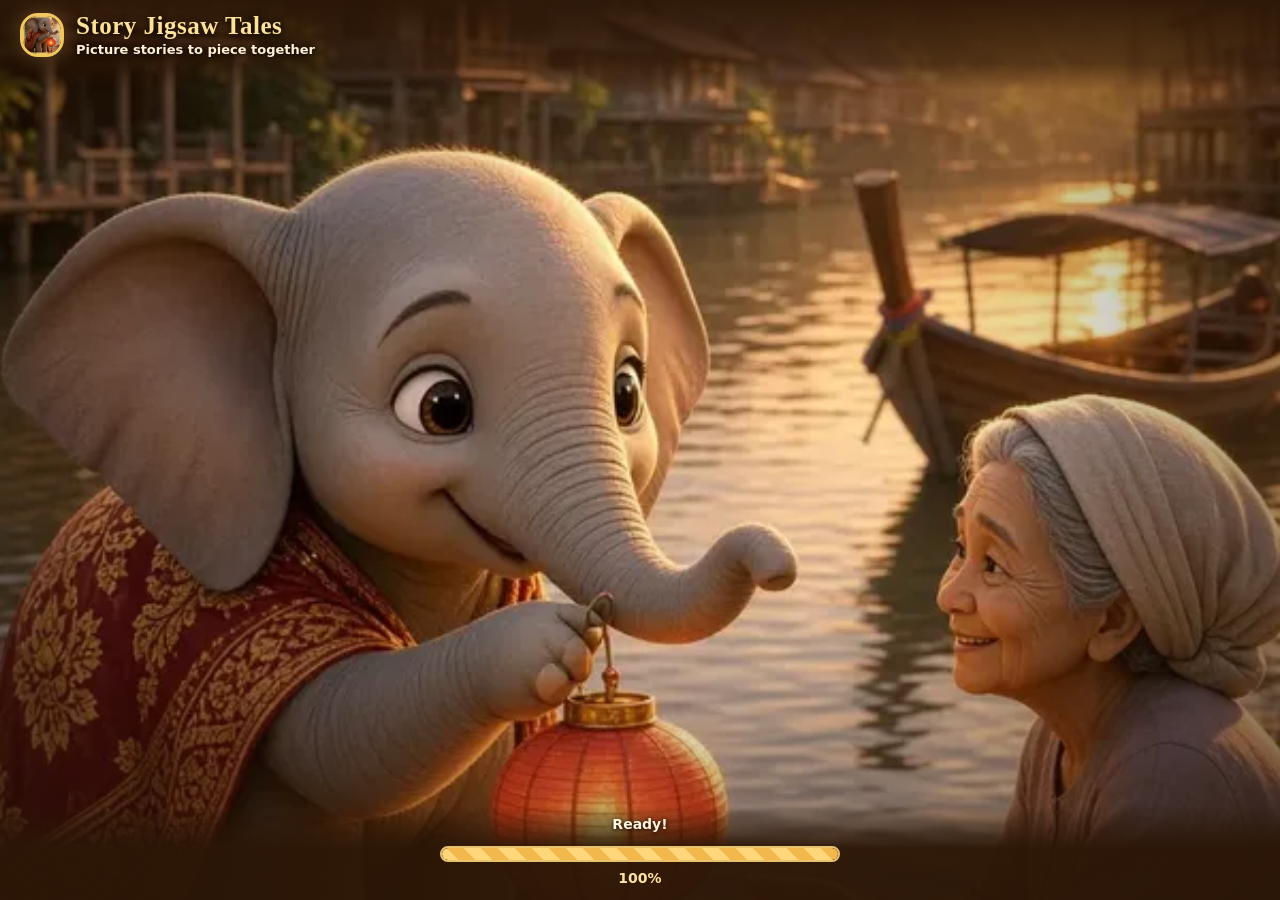
==== index.html @ f7110d35 "Story Jigsaw Tales: 3D loader, new branding/icons/og, 21 languages with auto-detect + RTL, album lab" ====
<!DOCTYPE html>
<html lang="en" translate="no">
<head>
  <meta charset="UTF-8" />
  <meta name="google" content="notranslate" />
  <meta name="theme-color" content="#2b1a0e" />
  <meta name="apple-mobile-web-app-capable" content="yes" />
  <meta name="viewport" content="width=device-width, initial-scale=1, maximum-scale=1, user-scalable=no, viewport-fit=cover" />
  <title>Story Jigsaw Tales</title>
  <meta name="description" content="Picture stories to piece together – six 3D story jigsaws for kids in 21 languages." />
  <meta http-equiv="Cache-Control" content="no-cache, no-store, must-revalidate" />
  <meta http-equiv="Pragma" content="no-cache" />
  <meta property="og:type" content="website" />
  <meta property="og:title" content="Story Jigsaw Tales" />
  <meta property="og:description" content="Picture stories to piece together – six 3D story jigsaws for kids in 21 languages." />
  <meta property="og:url" content="https://pawineenueangnin-oss.github.io/story-jigsaw-new/" />
  <meta property="og:image" content="https://pawineenueangnin-oss.github.io/story-jigsaw-new/branding/og.jpg" />
  <meta property="og:image:width" content="1200" />
  <meta property="og:image:height" content="630" />
  <meta name="twitter:image" content="https://pawineenueangnin-oss.github.io/story-jigsaw-new/branding/og.jpg" />
  <meta name="twitter:card" content="summary_large_image" />

  <style>
    :root {
      --bg: #120b22;
      --card: #1c1433;
      --line: #3b2d66;
      --gold: #f0c75e;
      --mint: #5ee0b5;
      --text: #f4f1ea;
      --muted: #b3a7d4;
    }
    * { box-sizing: border-box; -webkit-tap-highlight-color: transparent; }
    html, body {
      margin: 0; width: 100%; height: 100%; height: var(--game-height, 100dvh);
      overflow: hidden; color: var(--text);
      font-family: "Segoe UI", "Sarabun", sans-serif;
      background: radial-gradient(900px 500px at 50% -8%, #3a1d6a 0%, transparent 55%), var(--bg);
      overscroll-behavior: none;
      touch-action: manipulation;
      -webkit-text-size-adjust: 100%;
    }
    .screen {
      position: fixed; inset: 0; display: flex; align-items: center; justify-content: center;
      padding: calc(14px + env(safe-area-inset-top)) 16px calc(62px + env(safe-area-inset-bottom));
    }
    .screen.hide { opacity: 0; visibility: hidden; pointer-events: none; }
    .screen.col {
      align-items: stretch; justify-content: flex-start; flex-direction: column;
      padding: calc(8px + env(safe-area-inset-top)) 10px calc(58px + env(safe-area-inset-bottom));
      max-width: 430px; left: 50%; right: auto; width: 100%;
      transform: translateX(-50%);
    }
    .card { width: min(86vw, 360px); text-align: center; }
    .logo {
      width: 118px; height: 118px; margin: 0 auto 16px; border-radius: 28px;
      border: 5px solid #ffe566; background: #16102b;
      overflow: hidden; display: block;
      box-shadow: 0 10px 24px rgba(0,0,0,.35), 0 0 0 6px rgba(255,229,102,.12); object-fit: cover;
      box-shadow: 0 8px 18px rgba(0,0,0,.35);
    }
    @keyframes pulse { 0%,100%{opacity:.4;transform:scale(.92)} 50%{opacity:1;transform:scale(1)} }
    h1 { margin: 0 0 6px; font-size: 1.55rem; }
    p { margin: 0 0 14px; color: var(--muted); }
    .bar { height: 8px; background: #23183d; border: 1px solid var(--line); border-radius: 99px; overflow: hidden; }
    .bar > i { display: block; height: 100%; width: 6%; background: linear-gradient(90deg,#7a4dff,var(--gold)); transition: width .2s ease; }
    #pct { margin-top: 8px; color: var(--gold); font-weight: 700; }
    #menu {
      background:#0a2a18 url("branding/loader-1.webp") center / cover no-repeat;
      padding: 0 !important;
    }
    #menu .card {
      width: 100%; max-width: 430px; height: 100%;
      display: flex; flex-direction: column; justify-content: flex-end;
      padding: 0 9% 11%;
      background: transparent;
    }
        .menu-hide { display: none !important; }
    #menu .hit {
      position: absolute; left: 10%; width: 80%; z-index: 8;
      background: transparent; border: 0; padding: 0; margin: 0;
    }
    .hit-easy { top: 46%; height: 8.5%; }
    .hit-med { top: 55.2%; height: 8.5%; }
    .hit-hard { top: 64.4%; height: 8.5%; }
    .hit-photo { top: 73.6%; height: 10.5%; display:block; }
    #photoFileTop { position:absolute; inset:0; opacity:0; width:100%; height:100%; font-size:28px; }

    .wood-title {
      background: linear-gradient(#c98438,#7a4312);
      border: 3px solid #f0d7a0;
      border-radius: 16px;
      padding: 10px 14px;
      color: #ffe566 !important;
      text-shadow: 0 3px 0 #5a2e08;
      box-shadow: inset 0 2px 0 rgba(255,255,255,.25), 0 6px 0 #4a2808;
    }
    .wood-sub {
      background: linear-gradient(#b87530,#7a4312);
      border: 2px solid #e8c888;
      border-radius: 12px;
      padding: 8px 10px;
      color: #fff8e8 !important;
    }
    .menu-sub { margin: -6px 0 16px; color:#cbbfff; font-size:.88rem; text-align:center; }
    #menu .levels button, #menu .photo-label {
      background: transparent !important;
      border: 0 !important;
      box-shadow: none !important;
      color: transparent !important;
      min-height: 7.6vh;
    }
    #menu .levels .paw, #menu .photo-label .paw,
    #menu .levels span, #menu .photo-label span,
    #menu .levels b, #menu .photo-label b { visibility: hidden; }
    .levels button, .photo-label {
      display: flex !important; align-items: center; justify-content: space-between;
      gap: 10px; text-align: left;
    }
    .levels .paw, .photo-label .paw {
      width: 42px; height: 42px; border-radius: 50%;
      display: grid; place-items: center;
      background: radial-gradient(circle at 30% 28%, #c9843c, #6a3a12);
      border: 3px solid #f6e0a8; font-style: normal; flex: 0 0 42px;
      box-shadow: inset 0 2px 0 rgba(255,255,255,.35), 0 2px 0 #3d2208;
      font-size: 1.05rem;
    }
    .levels span, .photo-label span {
      flex: 1; font-weight: 900; font-size: 1.22rem; text-align: center;
      text-shadow: 0 2px 0 rgba(0,0,0,.22);
    }
    .levels b, .photo-label b { font-size: 1.7rem; font-weight: 900; opacity: .95; width: 22px; }
    .levels { display: grid; gap: 2.2vh; margin-bottom: 2vh; }
    .levels button, .btn, .photo-label {
      width: 100%;
      min-height: 64px;
      border: 0;
      color: #fff;
      border-radius: 34px;
      padding: 12px 14px;
      font-size: 1.12rem;
      font-weight: 800;
      cursor: pointer;
      text-align: center;
      letter-spacing: .02em;
      box-shadow:
        inset 0 2px 0 rgba(255,255,255,.28),
        inset 0 -4px 0 rgba(0,0,0,.28),
        0 8px 0 rgba(0,0,0,.35),
        0 12px 18px rgba(0,0,0,.28);
    }
    .press-pop { animation: pressPop .18s ease; }
    @keyframes pressPop {
      0% { transform: scale(1); }
      45% { transform: scale(.86); }
      100% { transform: scale(1); }
    }
    .levels button:active, .btn:active, .photo-label:active {
      transform: translateY(4px);
      box-shadow:
        inset 0 2px 0 rgba(255,255,255,.18),
        inset 0 -2px 0 rgba(0,0,0,.28),
        0 4px 0 rgba(0,0,0,.35),
        0 6px 10px rgba(0,0,0,.25);
    }
    .levels button[data-level="easy"], .levels button[data-photosize="3"] {
      background: linear-gradient(#6ee36a, #2db43a);
    }
    .levels button[data-level="medium"], .levels button[data-photosize="4"] {
      background: linear-gradient(#ffc84a, #f08a12);
    }
    .levels button[data-level="hard"], .levels button[data-photosize="5"] {
      background: linear-gradient(#ff6aa8, #e23a7a);
    }
    .photo-label {
      background: linear-gradient(#9b5cff, #5b2adf) !important;
    }
    .btn.primary { background: linear-gradient(#7a5cff, #4a2fd4); color: #fff; }
    .photo-label { position: relative; overflow: hidden; }
    #photoFile {
      position: absolute; inset: 0; width: 100%; height: 100%;
      opacity: 0; font-size: 32px; cursor: pointer;
    }

    .topbar { display: flex; align-items: center; gap: 8px; margin-bottom: 8px; }
    .topbar h1 { flex: 1; font-size: 1.05rem; margin: 0; text-align: center; }
    .icon-btn.back-text {
      width: auto; min-width: 76px; height: 40px; padding: 0 12px;
      font-size: .86rem; font-weight: 800; color: #1a0d00;
      background: linear-gradient(#ffe566,#e0a21a);
      border: 1px solid #fff3a8;
      box-shadow: inset 0 1px 0 rgba(255,255,255,.45), 0 3px 0 #8a5a00;
    }
    .icon-btn {
      width: 38px; height: 38px; border-radius: 12px; border: 1px solid var(--line);
      background: var(--card); color: var(--text); font-size: 1.1rem; font-weight: 800; cursor: pointer;
    }
    #grid {
      flex: 1; min-height: 0; overflow-y: auto; overflow-x: hidden;
      display: grid; grid-template-columns: repeat(4, minmax(0, 1fr));
      gap: 8px; align-content: start; padding: 2px 1px 8px;
      -webkit-overflow-scrolling: touch; touch-action: pan-y;
    }
    .stage {
      position: relative; aspect-ratio: 1; margin: 0; padding: 0; border: 0;
      border-radius: 14px; overflow: hidden; background: #160f2b; cursor: pointer;
      box-shadow: 0 6px 14px rgba(0,0,0,.28);
    }
    .stage canvas, .stage img { width: 100%; height: 100%; display: block; object-fit: cover; }
    .stage .name {
      position: absolute; left: 5px; right: 5px; bottom: 5px;
      font-size: .58rem; font-weight: 800; color: #fff; text-align: left;
      text-shadow: 0 1px 4px #000; line-height: 1.15;
    }
    .stage .badge {
      position: absolute; top: 5px; right: 5px; width: 18px; height: 18px;
      border-radius: 50%; display: flex; align-items: center; justify-content: center;
      font-size: .7rem; background: rgba(8,8,16,.7);
    }
    .stage.done { outline: 2px solid var(--gold); }
    .stage.done .badge { background: #1d6b3a; color: #b8ffd0; }
    .stage.locked canvas { filter: brightness(.32) saturate(.6); }
    .stage.locked { cursor: default; }
    .stage.locked .badge { color: var(--gold); font-size: .85rem; }

    #play { background: #120b22; }
        .play-bg {
      position: absolute; inset: -20px; z-index: 0; pointer-events: none;
      background-size: cover; background-position: center;
      filter: blur(18px) saturate(1.2); transform: scale(1.08);
      opacity: .38;
    }
    #play > *:not(.play-bg) { position: relative; z-index: 1; }
    #play .topbar { margin-bottom: 8px; }
    .play-nav { gap: 6px; margin-bottom: 10px; align-items: center; width: 100%; box-sizing: border-box; }
    .play-nav .home-btn,
    .play-nav .round-ico,
    .play-nav .hint-btn { flex-shrink: 0; }
    .play-nav h1 { flex: 1 1 auto; min-width: 0; }
    /* Glossy orange Play chip (ref style) */
    .wood-chip {
      display: inline-flex; align-items: center; justify-content: center; gap: 5px;
      background: linear-gradient(180deg, #ffb14a 0%, #ff8a14 42%, #f06a00 100%);
      border: 0; color:#fff;
      border-radius: 999px; padding: 11px 15px; font-weight: 900; font-size:.86rem;
      letter-spacing: .02em;
      text-shadow: 0 1px 2px rgba(0,0,0,.35);
      box-shadow: inset 0 2px 0 rgba(255,255,255,.45), inset 0 -3px 0 rgba(0,0,0,.18), 0 4px 0 #b84400;
      flex-shrink: 0;
    }
    .wood-chip .play-ico { font-size: .78rem; line-height: 1; }
    /* Purple music */
    .round-ico {
      width: 46px; height: 46px; border-radius: 14px; border: 0; flex-shrink: 0;
      background: linear-gradient(180deg, #b57cff 0%, #7a3dff 48%, #5b22d8 100%); color:#fff; font-size:1.15rem;
      box-shadow: inset 0 2px 0 rgba(255,255,255,.4), inset 0 -3px 0 rgba(0,0,0,.22), 0 4px 0 #3a14a8;
    }
    .wood-tray {
      background: linear-gradient(#d59a4a,#8b4e16);
      border: 3px solid #f3d7a0; border-radius: 22px;
      padding: 8px 18px; width: min(78%, 240px);
      box-shadow: inset 0 1px 0 rgba(255,255,255,.28), 0 4px 0 #5a300c;
    }
    .wood-tray canvas { border: 2px solid #fff3c8 !important; }
    /* Dark wood Home (ref style) */
    .home-btn {
      width: 46px; height: 46px; border: 2px solid #a67c52; border-radius: 12px; flex-shrink: 0;
      background:
        linear-gradient(180deg, rgba(255,255,255,.12), transparent 40%),
        linear-gradient(180deg, #7a4e28 0%, #5a3418 45%, #3a2010 100%);
      color: #fff; font-size: 1.2rem; font-weight: 900;
      box-shadow: inset 0 1px 0 rgba(255,255,255,.22), inset 0 -2px 0 rgba(0,0,0,.35), 0 3px 0 #241408;
    }
    /* Wooden plank Stage title with leaf accents */
    #play .topbar h1 {
      position: relative;
      background:
        linear-gradient(180deg, rgba(255,240,200,.22), transparent 35%),
        linear-gradient(180deg, #c99252 0%, #9a6230 48%, #6e411c 100%);
      border: 3px solid #e8c890;
      border-radius: 14px;
      padding: 10px 18px;
      font-size: .98rem;
      font-weight: 900;
      color: #fff;
      text-shadow: 0 2px 0 rgba(0,0,0,.45), 0 3px 8px rgba(0,0,0,.3);
      box-shadow: inset 0 2px 0 rgba(255,255,255,.28), inset 0 -3px 0 rgba(0,0,0,.28), 0 4px 0 #4a2a10;
      min-width: 0;
      max-width: none;
      overflow: hidden;
      text-overflow: ellipsis;
      white-space: nowrap;
    }
    #play .topbar h1::before,
    #play .topbar h1::after {
      content: "🌿";
      position: absolute;
      top: 50%;
      transform: translateY(-54%);
      font-size: .95rem;
      line-height: 1;
      filter: drop-shadow(0 1px 1px rgba(0,0,0,.35));
      pointer-events: none;
    }
    #play .topbar h1::before { left: 4px; transform: translateY(-54%) scaleX(-1); }
    #play .topbar h1::after { right: 4px; }
    #play .icon-btn {
      background: linear-gradient(#5b3ad4,#2d176e);
      border: 1px solid #c4b0ff;
      border-radius: 14px;
      box-shadow: inset 0 1px 0 rgba(255,255,255,.25), 0 4px 0 #1a0d40;
      font-size: 1.35rem;
    }
    .hud {
      display: flex; gap: 0; margin-bottom: 12px;
      background:
        linear-gradient(#8a5522,#4a2a10);
      border: 2px solid #f6e2b0;
      border-radius: 20px;
      overflow: hidden;
      box-shadow:
        inset 0 1px 0 rgba(255,255,255,.28),
        inset 0 -3px 0 rgba(0,0,0,.22),
        0 6px 14px rgba(0,0,0,.28);
    }
    .stat {
      flex: 1; text-align: center; padding: 9px 4px 10px;
      background: transparent; border: 0; box-shadow: none;
    }
    .stat + .stat { border-left: 1px solid rgba(240,215,160,.28); }
    .stat span { display:block; font-size:.62rem; font-weight:800; letter-spacing:.04em; margin-bottom:3px; color:#f6e2b0; }
    .stat b { display:block; font-size:1.05rem; font-weight:900; line-height:1.15; color:#fff; white-space:nowrap; }
    .stat-piece b { font-variant-numeric: tabular-nums; }
    .stat-time b { color:#bfe9ff; }
    .stat-piece b { color:#d6ffc2; letter-spacing: .04em; }
    .stat-piece span { color:#e8f4ff; }
    .stat-score b { color:#ffe566; }
    #fxLayer { position:absolute; inset:0; pointer-events:none; overflow:hidden; z-index:8; }
    .fx-star {
      position:absolute; left:0; top:0; font-size:18px; line-height:1;
      transform:translate(-50%,-50%);
      animation: fxStar .65s ease-out forwards;
      text-shadow:0 0 8px #ffe566;
      pointer-events:none;
    }
    @keyframes fxStar {
      0% { opacity:1; transform:translate(-50%,-50%) scale(.4) rotate(0deg); }
      100% { opacity:0; transform:translate(calc(-50% + var(--dx)), calc(-50% + var(--dy))) scale(1.4) rotate(120deg); }
    }
    .fx-pop {
      position:absolute; width:18px; height:18px; border-radius:50%;
      transform:translate(-50%,-50%);
      animation: fxPop .45s ease-out forwards;
    }
    @keyframes fxPop {
      0% { opacity:1; transform:translate(-50%,-50%) scale(.3); }
      100% { opacity:0; transform:translate(-50%,-50%) scale(2.2); }
    }
    .board-wrap {
      position: relative;
      width: min(100%, calc(var(--game-height, 100dvh) - 260px), calc(100vw - 20px));
      max-height: min(62dvh, calc(100vw - 20px));
      aspect-ratio: 1; margin: 0 auto; border-radius: 18px; overflow: hidden;
      border: 6px solid #c9a36a; background: #3a2414; position: relative;
      box-shadow: inset 0 0 0 3px #7a4e24, 0 12px 26px rgba(0,0,0,.4);
    }
    .guide canvas {
      border-radius: 16px;
      border: 3px solid #ffe566;
      box-shadow: 0 6px 16px rgba(0,0,0,.35);
    }
    .guide-cap { font-size:.7rem; color:#ffe566; text-align:center; margin:8px 0 4px; letter-spacing:.06em; }
    .guide {
      display: flex; align-items: center; justify-content: center;
      margin: 8px auto 0; gap: 8px;
    }
    #guidePic {
      width: 72px; height: 72px; border-radius: 12px;
      border: 2px solid var(--line); background: #0d0818;
      display: block; object-fit: cover;
      cursor: pointer;
      touch-action: manipulation;
    }
    #guideZoom {
      position: absolute; inset: 0; z-index: 12;
      display: none; align-items: center; justify-content: center;
      background: rgba(8,4,18,.55);
      pointer-events: none;
    }
    #guideZoom.show { display: flex; }
    #guideZoom.intro {
      background: #2a1810;
      pointer-events: auto;
    }
    #guideZoom.intro canvas {
      width: calc(100% - 16px); height: calc(100% - 16px);
      border-radius: 12px;
      border: 3px solid #c9a36a;
      box-shadow: inset 0 0 0 2px #7a4e24, 0 8px 24px rgba(0,0,0,.45);
    }
    #guideZoom canvas {
      width: 92%; height: 92%;
      border-radius: 14px;
      border: 4px solid #ffe566;
      box-shadow: 0 16px 40px rgba(0,0,0,.55);
      animation: guidePop .32s cubic-bezier(.2,1.35,.4,1);
      object-fit: cover;
    }
    @keyframes guidePop {
      0% { transform: scale(.4); opacity: .5; }
      100% { transform: scale(1); opacity: 1; }
    }
    #board {
      width: 100%; height: 100%; display: grid; gap: 6px; padding: 8px;
      grid-template-columns: repeat(var(--size, 3), 1fr);
      grid-template-rows: repeat(var(--size, 3), 1fr);
    }
    .tile { border: 0; padding: 0; border-radius: 10px; background-repeat: no-repeat; cursor: pointer; box-shadow: 0 2px 0 rgba(0,0,0,.35); background-color: #2a1810; }
    .tile.misplaced {
      opacity: 0.5 !important;
      filter: brightness(0.92);
      box-shadow: inset 0 0 0 999px rgba(20,10,4,0.22), 0 2px 0 rgba(0,0,0,.35);
    }
    .tile.locked:not(.misplaced), .tile:not(.misplaced) { opacity: 1; filter: none; }
    .tile.selected { outline: 3px solid #ffe566; transform: scale(.97); animation: selPulse .9s ease-in-out infinite; }
    @keyframes selPulse { 50% { outline-color:#fff4a8; } }
    /* locked style strengthened below */
    .overlay {
      position: fixed; inset: 0; z-index: 40;
      display: none; align-items: center; justify-content: center;
      flex-direction: column;
      background: rgba(8,4,18,.72);
      text-align: center;
      padding: calc(12px + env(safe-area-inset-top)) 16px calc(66px + env(safe-area-inset-bottom));
      backdrop-filter: blur(5px);
      -webkit-backdrop-filter: blur(5px);
    }
    .overlay.show { display: flex; }
    .win-card {
      width: min(94vw, 380px);
      max-height: min(82dvh, 680px);
      overflow: auto;
      padding: 14px 14px 16px;
      border-radius: 26px;
      text-align: center;
      background:
        linear-gradient(165deg, #6b3d1c 0%, #3a2110 42%, #24140a 100%);
      border: 5px solid #f6e2b0;
      box-shadow:
        inset 0 1px 0 rgba(255,255,255,.28),
        inset 0 -4px 0 rgba(0,0,0,.3),
        0 20px 44px rgba(0,0,0,.5);
    }
    .win-card h2 {
      margin: 2px 0 8px;
      color: #ffe566;
      font-size: 1.22rem;
      font-weight: 900;
      text-shadow: 0 2px 0 rgba(0,0,0,.4);
    }
    .win-hero {
      position: relative;
      display: flex;
      flex-direction: column;
      align-items: center;
      gap: 8px;
      margin: 4px 0 12px;
      width: 100%;
    }
    #winPic {
      width: min(78%, 280px);
      height: auto;
      aspect-ratio: 1;
      border-radius: 18px;
      border: 4px solid #ffe566;
      box-shadow: 0 10px 28px rgba(0,0,0,.45);
      background: #0d0818;
      display: block;
      object-fit: cover;
    }
    .win-stars-wrap {
      position: absolute;
      left: 50%;
      bottom: 0;
      transform: translateX(-50%);
      width: min(78%, 280px);
      padding: 28px 8px 10px;
      border-radius: 0 0 14px 14px;
      background: linear-gradient(180deg, transparent, rgba(0,0,0,.72) 35%);
      text-align: center;
      pointer-events: none;
    }
    .win-stars {
      font-size: 1.85rem;
      letter-spacing: 5px;
      margin: 0;
      color: #ffe566;
      line-height: 1.1;
      text-shadow: 0 2px 0 rgba(0,0,0,.55), 0 0 12px rgba(255,200,60,.55);
    }
    .win-stars-label {
      margin: 2px 0 0;
      font-size: .92rem;
      font-weight: 900;
      color: #fff;
      text-shadow: 0 1px 3px rgba(0,0,0,.7);
    }
    .win-text {
      margin: 0 0 2px;
      color: #fff8e8;
      font-size: .9rem;
      font-weight: 700;
    }
    .win-stats {
      margin: 0 0 10px;
      color: #e6d4ff;
      font-size: .8rem;
    }
    .win-gallery-wrap {
      margin: 0 0 12px;
      padding: 10px 8px 8px;
      border-radius: 18px;
      background: rgba(0,0,0,.28);
      border: 2px solid rgba(246,226,176,.35);
      text-align: left;
    }
    .win-gallery-label {
      display: block;
      margin: 0 0 8px 4px;
      color: #ffe566;
      font-size: .72rem;
      font-weight: 800;
      letter-spacing: .04em;
      text-transform: uppercase;
    }
    #winGallery {
      display: grid;
      grid-template-columns: repeat(4, minmax(0, 1fr));
      gap: 7px;
      max-height: 168px;
      overflow-y: auto;
      padding: 2px;
      -webkit-overflow-scrolling: touch;
    }
    .win-thumb {
      position: relative;
      aspect-ratio: 1;
      margin: 0;
      padding: 0;
      border: 0;
      border-radius: 12px;
      overflow: hidden;
      background: #160f2b;
      box-shadow: 0 3px 8px rgba(0,0,0,.35);
    }
    .win-thumb canvas {
      width: 100%;
      height: 100%;
      display: block;
      object-fit: cover;
    }
    .win-thumb .win-thumb-n {
      position: absolute;
      left: 4px;
      bottom: 3px;
      font-size: .55rem;
      font-weight: 800;
      color: #fff;
      text-shadow: 0 1px 3px #000;
    }
    .win-thumb.current {
      outline: 2px solid #ffe566;
      box-shadow: 0 0 0 2px rgba(255,229,102,.35), 0 3px 8px rgba(0,0,0,.35);
    }
    .win-btn {
      width: 100%;
      min-height: 50px !important;
      margin-top: 8px;
      font-size: .98rem !important;
    }
    .win-btn.primary { margin-top: 0; }
    #play.win-open .guide { visibility: hidden; }
    #win {
      gap: 2px;
    }
    #win .btn { max-width: 240px; }
    #inter {
      position: fixed; inset: 0; z-index: 40; display: none;
      align-items: center; justify-content: center; flex-direction: column;
      background: rgba(6,4,14,.92); text-align: center; padding: 24px 18px;
    }
    #inter.show { display: flex; }
    #inter .slot {
      width: min(86vw, 340px); height: min(62vh, 420px);
      border: 2px dashed #6b4dff; border-radius: 18px;
      background: #1a1233; display: flex; align-items: center; justify-content: center;
      flex-direction: column; color: #cbbfff; font-weight: 800;
    }
    #inter .slot small { display: block; margin-top: 8px; color: #8d7bb8; font-weight: 600; }
    #closeAd {
      margin-top: 16px; width: min(86vw, 340px);
    }
    .banner {
      position: fixed; left: 0; right: 0; bottom: 0; z-index: 20;
      height: calc(50px + env(safe-area-inset-bottom));
      padding-bottom: env(safe-area-inset-bottom);
      border-top: 1px dashed #5a4a22; background: #1a1230;
      display: flex; align-items: center; justify-content: center;
      color: #8d7bb8; font-size: .72rem; text-align: center;
    }
    .banner b { color: var(--gold); margin-right: 8px; }
  
    .hint-btn {
      min-width: 70px; height: 44px; padding: 0 12px;
      border: 0; border-radius: 999px; cursor: pointer; flex-shrink: 0;
      font-size: .82rem; font-weight: 900; color: #fff;
      background: linear-gradient(180deg, #ffe98a 0%, #ffcc33 42%, #f0a800 100%);
      text-shadow: 0 1px 2px rgba(0,0,0,.3);
      box-shadow: inset 0 2px 0 rgba(255,255,255,.5), inset 0 -3px 0 rgba(0,0,0,.15), 0 4px 0 #b87a00;
    }
    .hint-btn:disabled { opacity: .45; filter: grayscale(.3); cursor: default; }
    .tile.locked {
      outline: 2px solid #7cf0c2;
      box-shadow: 0 0 0 2px rgba(124,240,194,.35), 0 2px 0 rgba(0,0,0,.35);
      pointer-events: none;
    }
    #rewardedAd {
      position: fixed; inset: 0; z-index: 12000;
      display: none; align-items: center; justify-content: center;
      background: rgba(8,4,20,.82); padding: 20px;
    }
    #rewardedAd.show { display: flex; }
    #rewardedAd .slot {
      width: min(88vw, 340px); text-align: center;
      background: linear-gradient(180deg,#2a1a4a,#160f2b);
      border: 2px solid #f0c75e; border-radius: 22px;
      padding: 28px 20px; box-shadow: 0 12px 32px rgba(0,0,0,.45);
    }
    #rewardedAd .slot b { display:block; color: var(--gold); font-size:1.15rem; margin-bottom: 10px; }
    #rewardedAd .slot small { color: #cbbfff; font-size: .92rem; line-height: 1.45; }
    #rewardedAd #rewardCd { display:block; margin-top: 16px; font-size: 2rem; font-weight: 900; color: #ffe566; }

  
/* Compact result sheet: actions remain above the collected stages. */
#win { padding: max(14px,env(safe-area-inset-top)) 18px max(14px,env(safe-area-inset-bottom)); background:rgba(16,25,21,.78); z-index:60; }
#win .win-card { width:min(100%,380px); max-height:calc(var(--game-height, 100dvh) - 36px); padding:24px 22px 18px; border:1px solid #e8c77c; border-radius:28px; background:linear-gradient(155deg,#faf3df,#fffdf6 55%,#efe5ca); color:#3d3424; box-shadow:0 24px 70px #0008; overflow-y:auto; scrollbar-width:thin; }
#win .win-card h2 { font-size:26px; letter-spacing:-.6px; color:#254c35; text-shadow:none; margin:0 0 16px; }
#win .win-hero { margin:0 0 12px; gap:12px; }
#winPic { width:min(60vw,220px,29dvh); border:4px solid #fff; border-radius:20px; box-shadow:0 6px 20px #463c2526; }
#win .win-stars-wrap { position:static; transform:none; width:100%; padding:0; background:none; }
#win .win-stars { font-size:30px; letter-spacing:5px; color:#d79b23; text-shadow:0 2px 0 #fff; }
#win .win-stars-label { color:#8b7751; font-size:12px; font-weight:600; text-shadow:none; margin:5px 0 0; }
#win .win-text { color:#526049; font-size:14px; font-weight:500; margin:0 0 10px; line-height:1.45; }
#win .win-stats { color:#685536; background:#eee5ce; border-radius:12px; padding:12px 8px; font-size:13px; margin:0 0 16px; }
#win .win-actions { display:grid; gap:8px; }
#win .win-btn { max-width:none; width:100%; margin:0; min-height:48px!important; border-radius:14px; font-size:16px!important; }
#win .win-btn.primary { background:linear-gradient(#3c7652,#27543b); border:1px solid #224932; color:#fff; box-shadow:0 3px 0 #193b29; text-shadow:none; }
#win .result-back { background:none; border:0; padding:10px; color:#64725c; font-size:13px; cursor:pointer; }
#win .win-gallery-wrap { margin:14px 0 0; padding:12px 0 0; border:0; border-top:1px solid #ded4b9; border-radius:0; background:none; }
#win .win-gallery-label { color:#8a7856; font-size:10px; letter-spacing:1px; margin:0 0 8px; }
#winGallery { display:flex; gap:8px; max-height:none; overflow-x:auto; }
#win .win-thumb { flex:0 0 42px; width:42px; height:42px; border-radius:9px; }
.banner { display:none; }
@media(max-height:620px) { #win .win-card { padding:14px 18px; } #winPic { width:22dvh; } #win .win-card h2 { margin-bottom:10px; font-size:22px; } #win .win-gallery-wrap { display:none!important; } }


/* Result replaces the play surface instead of occupying its layout. */
#play > #win { position:fixed; inset:0; z-index:60; background:#172d23; }
#play.win-open > *:not(#win) { visibility:hidden; }
#win .win-stars-label, #win .win-text, #win .win-gallery-wrap { display:none!important; }
#win .win-card { max-height:calc(var(--game-height, 100dvh) - 28px); padding:20px; }
#win .win-card h2 { font-size:24px; margin-bottom:14px; }
#win .win-hero { gap:12px; margin-bottom:14px; }
#winPic { width:min(62vw,240px,34dvh); }
#win .win-stats { margin-bottom:14px; }
#win .result-back { padding:8px; }


.tile.piece-celebrate { animation:pieceCelebrate .38s ease-out; }
@keyframes pieceCelebrate { 0% { transform:scale(.93); } 55% { transform:scale(1.035); box-shadow:0 0 16px #ffe566aa; } 100% { transform:scale(1); } }
#win.show .win-card { animation:resultAppear .3s ease-out; }
@keyframes resultAppear { from { opacity:0; transform:translateY(12px) scale(.97); } to { opacity:1; transform:none; } }
@media(prefers-reduced-motion:reduce) { .tile.piece-celebrate,#win.show .win-card { animation:none; } }

.rank-status { margin:0 0 12px; color:#285c3f; font-size:13px; font-weight:700; }
.rank-status:empty { display:none; }
.ranking-dialog { border:1px solid #d8c796; border-radius:22px; padding:22px; width:min(92vw,430px); max-height:85dvh; overflow:auto; background:#fffaf0; color:#2c4936; }
.ranking-dialog::backdrop { background:#10251ddd; }
.ranking-dialog header { display:flex; align-items:center; justify-content:space-between; }
.ranking-dialog h2 { margin:0 0 12px; font-size:22px; }
.ranking-dialog header button { border:0; background:none; font-size:28px; color:#2c4936; }
.rank-filters { display:flex; gap:10px; }
.rank-filters select,.ranking-dialog input { border:1px solid #d3c9ae; padding:12px; border-radius:10px; background:white; min-width:0; width:100%; font:inherit; }
.ranking-dialog table { border-collapse:collapse; width:100%; font-size:13px; }
.ranking-dialog th,.ranking-dialog td { padding:10px 5px; text-align:left; border-bottom:1px solid #e8e0cd; overflow-wrap:anywhere; }
.ranking-dialog .my-rank { background:#dcebdc; font-weight:700; }
.rank-note { color:#77806f; font-size:12px; line-height:1.5; }
.menu-rank { position:absolute; bottom:18px; left:50%; transform:translateX(-50%); border:1px solid #edddaa; background:#264d35; color:white; border-radius:20px; padding:10px 20px; font-weight:700; z-index:5; }
#playerForm .btn { margin-top:12px; width:100%; }
#playerError { color:#a5362a; }

/* Layout adapts to the available viewport rather than a fixed phone mockup. */
.screen { padding:calc(12px + env(safe-area-inset-top)) calc(12px + env(safe-area-inset-right)) calc(12px + env(safe-area-inset-bottom)) calc(12px + env(safe-area-inset-left)); }
.screen.col { left:0; right:0; transform:none; max-width:none; width:100%; padding:calc(8px + env(safe-area-inset-top)) calc(10px + env(safe-area-inset-right)) calc(8px + env(safe-area-inset-bottom)) calc(10px + env(safe-area-inset-left)); }
#play { align-items:center; overflow-y:auto; gap:8px; }
#play .play-nav,#play .hud { width:min(100%,600px); flex-shrink:0; margin:0; }
#play .board-wrap { width:min(100%,600px,calc(var(--game-height, 100dvh) - 230px - env(safe-area-inset-top) - env(safe-area-inset-bottom))); max-height:none; flex-shrink:0; }
#play .guide { margin:0; flex-shrink:0; }
#play .play-nav h1 { font-size:clamp(16px,4vw,23px); }
#play .home-btn,#play .round-ico { width:48px; height:48px; min-width:44px; }
#play .hint-btn { height:48px; min-width:64px; padding:0 10px; }
#picker .grid { width:min(100%,650px); margin:auto; }
#picker .topbar { width:min(100%,650px); align-self:center; }
.menu-tools { margin-bottom:auto; width:min(100%,360px); display:flex; justify-content:center; gap:10px; flex-shrink:0; }
.menu-tools .menu-rank,.menu-stats { position:static; transform:none; border:1px solid #edddaa; background:#264d35; color:white; border-radius:18px; padding:12px 16px; font-weight:700; min-height:44px; }
.stats-row { display:flex; justify-content:space-between; gap:12px; padding:14px 0; border-bottom:1px solid #e8e0cd; font-size:14px; }
.stats-row strong { font-size:21px; }
.ranking-dialog { max-width:calc(100vw - 24px); max-height:calc(var(--game-height, 100dvh) - 24px); }
@media(orientation:landscape) and (max-height:600px) {
 #play { display:grid; grid-template-columns:minmax(140px,200px) minmax(0,1fr); grid-template-rows:auto auto 1fr; align-content:center; align-items:start; gap:8px 18px; max-width:1000px; margin:auto; }
 #play .play-nav { grid-column:1;grid-row:1; flex-wrap:wrap; }
 #play .play-nav h1 { order:-1;flex-basis:100%;margin-bottom:6px; }
 #play .hud { grid-column:1;grid-row:2; }
 #play .board-wrap { grid-column:2;grid-row:1/4; width:min(100%,calc(var(--game-height, 100dvh) - 24px - env(safe-area-inset-top) - env(safe-area-inset-bottom))); align-self:center; }
 #play .guide { grid-column:1;grid-row:3; }
 #win .win-card { display:grid;grid-template-columns:1fr 1fr; gap:8px 18px; width:min(100%,580px);padding:16px; }
 #win .win-card h2 { grid-column:1/3;margin:0; }
 #win .win-hero { grid-column:1;grid-row:2/4;margin:0;gap:8px; }
 #winPic { width:min(30vw,calc(var(--game-height, 100dvh) - 135px)); }
 #win .win-stats { align-self:end;margin:0; } #win .win-actions { align-self:start; }
}
@media(max-width:340px) { #play .home-btn,#play .round-ico { width:44px;height:44px; } #play .play-nav { gap:4px; } #play .hint-btn { min-width:58px; } #win .win-card { padding:16px; } }

/* Original illustrated menu, with hit areas scaling with its artwork. */
#menu { inset:auto; top:50%;left:50%;right:auto;bottom:auto;transform:translate(-50%,-50%);width:min(100vw,56.171875dvh);height:min(var(--game-height, 100dvh),178.025vw);padding:0!important;overflow:hidden;gap:0; background-size:100% 100%; }
#menu .card { display:none; }
#menu .hit { display:block; }
#picker .menu-tools { margin:8px auto 0; width:min(100%,650px); }
#picker .menu-tools button { font-size:12px; min-height:40px; padding:8px 14px; }

:root { --ad-space:calc(64px + env(safe-area-inset-bottom)); --game-height:calc(100dvh - var(--ad-space)); }
.screen { bottom:var(--ad-space); }
#play > #win { bottom:var(--ad-space); }
.banner { display:flex; z-index:70; height:var(--ad-space); padding:6px 12px calc(6px + env(safe-area-inset-bottom)); flex-direction:column;gap:4px; background:#f4f6f8; color:#586273; border-top:1px solid #ccd1d8; }
.banner b { color:#25354b;margin:0;font-size:13px; }
.banner span { font-size:10px; }
#menu { top:calc(var(--game-height)/2); }
#inter { z-index:100; background:#edf2f5; color:#203d35; }
#inter .slot { background:linear-gradient(160deg,#f8fcfa,#dbe9df); border:1px solid #aabbad; color:#285c43; gap:24px; border-radius:24px; }
#inter .slot strong { font-size:clamp(22px,5vw,32px); }
#inter .slot small { color:#66736c; font-size:13px; }
.ad-preview-label { letter-spacing:2px;font-size:11px;font-weight:600; }
#closeAd { min-height:48px; }
#win .win-btn:not(.primary) { background:#fff; color:#27543b; border:1px solid #cdbf98; box-shadow:0 3px 0 #d9cda9; text-shadow:none; }
#photoMenu .levels button { justify-content:center; text-align:center; }
.hint-btn .ad-tag { font-size:9px; font-weight:800; padding:1px 4px; margin-left:2px; border-radius:6px; background:rgba(0,0,0,.25); color:#fff; vertical-align:middle; }
.menu-tools { flex-wrap:wrap; }

#menu{background:radial-gradient(ellipse at top,#577a43,#142e22)!important;inset:0!important;transform:none!important;width:100%!important;height:100%!important;padding:16px 20px calc(16px + var(--ad-space,0px))!important}.story-hub h1{color:#ffe4a1}.story-hub img{max-height:31dvh;object-position:center 43%}.story-hub p{margin:10px 0}.story-hub .story-start{margin:10px 0}.story-note{font-size:12px!important}.story-picture .story-next-frame{position:absolute;inset:0;opacity:0;object-fit:cover;transform:scale(1.08);transition:opacity 1.2s,transform 3s}.story-journey .story-next-frame{opacity:1;transform:scale(1)}.story-celebrate{box-shadow:0 0 45px #ffdc79;animation:storyGlow 1.5s ease-in-out infinite alternate}@keyframes storyGlow{to{box-shadow:0 0 65px #ffdc79}}#storyCinema{background:#10251ff7}.story-panel{width:min(100%,560px)}.story-picture{max-height:60dvh}.story-panel p{min-height:60px}@media(max-height:650px){.story-hub h1{font-size:25px;margin:6px}.story-hub img{max-height:25dvh}.story-hub p{font-size:13px;margin:6px}.story-hub .story-start{min-height:48px;margin:6px 0}.story-note{margin:6px!important}.story-picture{max-height:52dvh}.story-panel h2{font-size:20px}.story-panel p{font-size:13px}}@media(prefers-reduced-motion:reduce){.story-next-frame{transition:none!important}.story-celebrate{animation:none!important}}

.story-hub{max-width:520px;width:100%;margin:auto}.story-library-grid{display:grid;grid-template-columns:repeat(2,minmax(0,1fr));gap:12px;text-align:left}.story-hub .story-book{padding:10px;min-height:130px;display:flex;flex-direction:column;align-items:flex-start;gap:5px;border-radius:18px;background:linear-gradient(145deg,#f4dfad,#cfa46a);box-shadow:0 5px 0 #785632,0 8px 16px #0003;color:#302419}.story-book.available{grid-column:1/-1;display:grid;grid-template-columns:105px 1fr;grid-template-rows:auto auto auto auto;gap:4px 14px;min-height:128px}.story-book.available img{grid-row:1/5;width:105px;height:105px;max-height:none;border-radius:12px;object-fit:cover}.story-book strong{font-size:18px}.story-book small{font-size:12px}.story-book b{font-size:14px;color:#164c35}.story-book .book-number{font-size:11px;font-weight:700;opacity:.8}.story-hub .story-book.coming{min-height:105px;background:linear-gradient(140deg,#385448,#263f34);border-color:#709078;color:#d6e3d8;opacity:1;cursor:default;box-shadow:0 4px 0 #152c22}.story-book.coming strong{font-size:15px}.book-symbol{font-size:25px}.story-library-grid .coming:last-child{grid-column:1/-1;min-height:80px;display:grid;grid-template-columns:40px 1fr;align-content:center}.coming:last-child .book-symbol{grid-row:1/4;align-self:center}#storyDetail[hidden],#storyLibrary[hidden]{display:none!important}.story-hub .library-back{display:block;min-height:44px;margin-bottom:12px;background:#274d3a;color:#fff0c9;border-color:#a6ba86}#storyDetail>.story-cover{max-height:24dvh;width:100%;object-fit:cover;object-position:center 40%}.story-difficulties{display:flex;flex-direction:column;gap:10px}.story-hub .story-difficulties button{display:grid;grid-template-columns:1fr auto;gap:3px 10px;text-align:left;min-height:70px;padding:10px 16px;border-radius:15px;box-shadow:0 4px 0 #795333}.story-difficulties strong{font-size:20px}.story-difficulties span{align-self:center;font-size:14px}.story-difficulties small{grid-column:1/-1;font-size:12px}.story-difficulties [data-story-level="medium"]{background:linear-gradient(#f8d77c,#d9a343)}.story-difficulties [data-story-level="hard"]{background:linear-gradient(#edb486,#cb815c)}@media(min-width:650px){.story-library-grid{grid-template-columns:repeat(3,minmax(0,1fr))}.story-book.available{grid-column:1/-1}.story-library-grid .coming:last-child{grid-column:auto;display:flex;min-height:105px}}@media(max-height:650px){.story-library-grid{gap:8px}.story-hub .story-book.coming{min-height:78px;padding:8px}.story-book.available{min-height:100px;grid-template-columns:85px 1fr}.story-book.available img{width:85px;height:85px}.story-library-grid .coming:last-child{min-height:65px}#storyDetail>.story-cover{max-height:19dvh}.story-hub .story-difficulties button{min-height:62px;padding:8px 14px}.story-difficulties{gap:8px}}

#puzzleIntro{position:fixed;inset:0;z-index:11000;background:#091b14;overflow:hidden;touch-action:none}#puzzleIntro canvas{position:absolute;inset:0;width:100%;height:100%;pointer-events:none}#puzzleIntro .intro-label{position:absolute;left:16px;right:16px;bottom:calc(80px + env(safe-area-inset-bottom));text-align:center;color:#ffedbd;font:700 17px system-ui;text-shadow:0 2px 6px #000}#puzzleIntro button{position:absolute;right:16px;bottom:calc(18px + env(safe-area-inset-bottom));min-height:46px;padding:10px 18px;border:1px solid #e5c77f;border-radius:14px;background:#214732;color:#ffedbd;font:700 15px system-ui}#board.intro-hidden .tile{visibility:hidden}

.story-collection{width:100%;min-height:48px!important;background:linear-gradient(#446c4c,#234b33)!important;color:#fff1bb!important;margin-top:10px;border:1px solid #c3b171!important}.stage-stars{position:absolute;top:6px;left:6px;color:#ffe28a;text-shadow:0 2px 4px #000;letter-spacing:2px;background:#123b2bcc;border-radius:8px;padding:2px 6px}.story-dialog{width:min(94vw,640px);max-height:88dvh;overflow:auto;border:1px solid #d6bd7c;border-radius:22px;background:#173d2d;color:#fff0cb;padding:18px;font-family:system-ui}.story-dialog::backdrop{background:#061c15dd}.story-dialog button{min-height:44px;border-radius:12px;padding:8px 12px;border:1px solid #c4ad6e;background:#345c3c;color:#fff0cb;font:600 14px system-ui;cursor:pointer}.story-dialog button:disabled{opacity:.55;cursor:default}.album-top{display:flex;align-items:center;justify-content:space-between;gap:8px;position:sticky;top:-18px;background:#173d2df5;z-index:2;padding:8px 0}.album-top h2{font-size:19px}.album-grid{display:grid;grid-template-columns:repeat(2,minmax(0,1fr));gap:10px}.story-dialog .album-page{padding:6px;display:flex;flex-direction:column;gap:6px;text-align:left}.album-page img{width:100%;aspect-ratio:1;object-fit:cover;border-radius:8px}.album-page>span{font-size:12px}.album-lock{display:grid;place-items:center;width:100%;aspect-ratio:1;background:#244d38;font-size:35px!important}.album-full{display:block;width:100%;max-height:57dvh;object-fit:contain;border-radius:15px}.album-text{font-size:16px;line-height:1.8}.album-actions{display:flex;gap:8px;justify-content:space-between}#albumBadges{display:flex;flex-wrap:wrap;gap:6px;margin:12px 0}#storyHelpers>button{display:block;width:100%;margin:12px 0}#storyProfile{font-size:13px;color:#ffe8ac;margin-bottom:8px}#win .win-stars-label{display:block!important}#win .win-text{display:block!important;font-size:14px;line-height:1.6}@media(min-width:650px){.album-grid{grid-template-columns:repeat(4,minmax(0,1fr))}}


/* Two library pages, three stories per page. */
#storyLibrary .story-book[hidden]{display:none!important}
#storyLibrary .story-library-grid{grid-template-columns:1fr;gap:12px}
#storyLibrary .story-book.available{grid-template-columns:clamp(76px,22vw,106px) minmax(0,1fr);min-height:112px;padding:10px;gap:3px 12px}
#storyLibrary .story-book.available img{width:100%;height:clamp(88px,23vw,110px);max-height:none}
#storyLibrary .story-book strong{font-size:clamp(15px,4.3vw,18px);line-height:1.3;overflow-wrap:anywhere}
#storyLibrary .story-book small{font-size:11px;line-height:1.4}
#storyLibrary .story-book .book-number{font-size:11px}
#storyLibrary .story-book b{font-size:13px}
.story-library-pager{display:grid;grid-template-columns:1fr auto 1fr;gap:12px;align-items:center;margin:20px 0 12px}
.story-library-pager button{min-height:46px;box-shadow:0 4px 0 #76532d;font-size:14px;padding:8px!important}
.story-library-pager button:disabled{opacity:.4;cursor:default;box-shadow:none}
#libraryPageLabel{font-size:13px;color:#ffe3aa;white-space:nowrap;font-weight:700}
#storyLibrary>h1{font-size:26px;margin:10px 0 4px}
#storyLibrary>p{margin:4px 0 12px;font-size:13px}
#menu{padding-bottom:calc(24px + var(--ad-space,0px) + env(safe-area-inset-bottom))!important}
#storyTestTools{margin:12px 0;text-align:left;border:1px solid #ad8d5a66;border-radius:12px;padding:8px 12px;color:#e6d5b6;font-size:12px}
#storyTestTools summary{cursor:pointer;min-height:28px;display:flex;align-items:center}
#storyTestTools button{font-size:12px;margin:8px 0;min-height:40px;width:100%}
@media(max-height:700px){#menu{padding-top:10px!important}.story-hub #languageBar{margin-bottom:5px}#storyLibrary .story-book.available{min-height:99px;padding:8px;grid-template-columns:78px minmax(0,1fr)}#storyLibrary .story-book.available img{height:85px}.story-library-pager{margin-top:14px}#storyLibrary>h1{font-size:23px}}

#continueStory{display:flex;align-items:center;gap:12px;width:100%;margin:10px 0 16px;padding:12px;text-align:left;background:linear-gradient(135deg,#326f58,#173f39);color:#fff1c5;border:1px solid #d6b36d;box-shadow:0 4px 0 #0a2824}
#continueStory[hidden]{display:none!important}#continueStory img{width:54px;height:64px;object-fit:cover;max-height:none;border-radius:8px}#continueStory span{display:grid;gap:4px}#continueStory small{font-size:12px;color:#e1d6ba}#continueStory strong{font-size:15px}
#storyCinema .story-next-frame{filter:none;transform:scale(1);transition:opacity 1.2s ease}#storyCinema .story-picture>img:first-child{filter:none;opacity:1}
#storyCinema.story-ending{background:radial-gradient(ellipse at center,#5b4321,#07101cfb)}
#storyCinema.story-ending .story-panel{width:min(100%,800px);max-height:94dvh;overflow:auto}
#storyCinema.story-ending .story-picture{aspect-ratio:2/3;height:57dvh;max-height:57dvh;box-shadow:0 0 45px #ffd36c99}
#storyCinema.story-ending .story-picture>img{width:100%;height:100%;object-fit:contain}
#storyCinema.story-ending .story-next-frame{display:none}
#storyCinema.story-ending h2{color:#ffe294;text-shadow:0 0 20px #e8ad46}
#storyCinema.story-ending .story-picture:after{content:'✦   ✧   ✦';position:absolute;inset:0;display:grid;place-items:center;color:#fff2b1;font-size:48px;letter-spacing:20px;pointer-events:none;animation:endingSparkles 3s ease-in-out infinite}
@keyframes endingSparkles{0%,100%{opacity:.1;transform:translateY(15%)}50%{opacity:.7;transform:translateY(-20%)}}
.story-reader{padding:14px 0;border-bottom:1px solid #c6a56966}.story-reader img{width:100%;max-height:45dvh;object-fit:contain;border-radius:12px}.story-reader p{font-size:15px;line-height:1.8}
#firstStoryHelp{max-width:340px;text-align:center}#firstStoryHelp p{line-height:1.8}#firstStoryHelp button{width:100%;min-height:48px;background:#dfbc7f;border-radius:12px}
@media(prefers-reduced-motion:reduce){#storyCinema.story-ending .story-picture:after{animation:none;opacity:.35}}

.polish-actions{display:flex;gap:8px;flex-wrap:wrap;margin:8px 0}.polish-actions button{min-height:44px;padding:8px 14px;border-radius:14px;border:1px solid #d9b76c;background:#233d42;color:#fff2c5;font-weight:700}.polish-actions button:disabled{opacity:.45}#starGuide{font-size:12px;line-height:1.4;color:#ffe7a1;margin:4px 8px;text-align:center}#storySummary{margin:12px 0;padding:14px;border:1px solid #d3ad59;border-radius:18px;background:#193b37;color:#fff1bf}#storySummary h3{margin:0 0 8px}#summaryStages{display:grid;grid-template-columns:repeat(4,1fr);gap:6px}#summaryStages button{padding:8px 2px;border-radius:9px;background:#284d48;color:#ffdf77;border:1px solid #638978;font-size:12px;min-height:44px}#settingsDialog label{display:flex;align-items:center;justify-content:space-between;gap:16px;min-height:48px;text-align:left}#settingsDialog input{width:24px;height:24px;accent-color:#efbe5b}.reduce-effects *{animation:none!important;scroll-behavior:auto!important}.reduce-effects #storyCinema .story-next-frame{display:none!important}
#play .guide{display:flex;align-items:center;justify-content:center;gap:10px}#play .polish-actions{display:flex;flex-wrap:wrap;max-width:220px;justify-content:center;gap:5px;margin:0}#play .polish-actions button{min-height:44px;padding:6px 9px;font-size:12px}#play #starGuide[hidden]{display:none}#win .win-card{max-height:calc(100dvh - 32px);overflow-y:auto}.story-book img{content-visibility:auto}
</style>
<style>
#menu{background:radial-gradient(ellipse at top,#344b66,#101c2e)!important;overflow:auto!important;padding:25px 20px!important;display:flex;align-items:center;justify-content:flex-start;flex-direction:column;color:#f5ebd7}#menu.hide{display:none!important}.story-hub{width:min(100%,430px);margin:auto;text-align:center}.story-hub h1{font:700 32px system-ui;color:#f3d6a4;margin:12px 0}.story-hub p{font:15px/1.6 system-ui;color:#d6dfeb}.story-hub img{width:100%;max-height:30vh;object-fit:cover;border-radius:20px;border:1px solid #af9168}.story-hub button{min-height:48px;border-radius:13px;border:1px solid #bd9861;padding:10px;background:linear-gradient(#e7c58e,#bb894d);color:#211b17;font:700 16px system-ui;cursor:pointer}.story-hub .story-start{width:100%;margin:15px 0;min-height:56px}.classic-modes{display:flex;gap:8px}.classic-modes button{flex:1;background:#283d51;color:#f4e6ca}.story-note{font:12px/1.5 system-ui;color:#b8c5d7;margin:12px}.story-mode #pickerTitle{font-size:20px}.story-mode #grid{overflow:auto;grid-template-columns:repeat(2,minmax(0,1fr));gap:12px;align-content:start}.story-mode #grid .name{font:600 13px/1.4 system-ui;padding:6px}.story-mode #playTitle{font-size:clamp(12px,3.5vw,19px)}#storyMission{font:14px/1.5 system-ui;color:#f9e8c9;text-align:center;background:#182b41ed;margin:0 auto 6px;padding:6px 12px;border-radius:9px;max-width:95%}#storyCinema{position:fixed;inset:0;z-index:10000;background:#07101cf5;color:#fff0d2;display:flex;align-items:center;justify-content:center;padding:16px;font-family:system-ui}#storyCinema[hidden]{display:none!important}.story-panel{width:min(100%,560px);text-align:center}.story-picture{position:relative;aspect-ratio:1;max-height:65dvh;margin:auto;overflow:hidden;border-radius:18px;border:2px solid #c7a66a}.story-picture>img{width:100%;height:100%;object-fit:cover}.story-panel h2{font-size:23px;margin:8px}.story-panel p{font-size:15px;line-height:1.6;min-height:48px}.story-panel button{min-height:46px;padding:10px 20px;margin:0 5px;border:1px solid #c7a66a;background:#30465c;color:white;border-radius:12px;font:16px system-ui}.story-gate{display:none;position:absolute;right:15%;top:23%;height:55%;width:25%;background:#d9ffff;box-shadow:0 0 35px #72dbff;border:6px solid #b89356;border-radius:45% 45% 0 0;perspective:500px}.story-gate:after{content:'';position:absolute;inset:0;background:linear-gradient(90deg,#5f4934,#ba915f);transform-origin:left;animation:storyDoor 1.4s forwards}.story-actor{display:none;position:absolute;width:20%;height:38%;bottom:12%;left:8%;animation:storyWalk 3s forwards}.story-running .story-gate,.story-running .story-actor{display:block}.story-running>img{filter:brightness(.55)}@keyframes storyDoor{to{transform:rotateY(-105deg)}}@keyframes storyWalk{0%{left:8%;transform:scale(1)}35%{transform:translateY(-7px)}70%{opacity:1}100%{left:66%;transform:scale(.3);opacity:0}}.story-pop{animation:storyPop .4s}@keyframes storyPop{from{transform:scale(.75);opacity:0}to{transform:scale(1);opacity:1}}.banner{pointer-events:none}@media(prefers-reduced-motion:reduce){.story-gate:after,.story-actor,.story-pop{animation-duration:.01ms!important}}
</style><style id="stagePickerLayoutFix">
.story-mode #picker{background:radial-gradient(ellipse at top,#385b3c,#142e23 65%);padding:12px 14px calc(12px + var(--ad-space,0px) + env(safe-area-inset-bottom));gap:12px;justify-content:flex-start;align-items:center;overflow:hidden}
.story-mode #picker .topbar{width:min(100%,560px);flex:0 0 auto;min-height:52px;margin:0;gap:12px;align-items:center}
.story-mode #picker .topbar h1{font-size:clamp(17px,4.5vw,22px);line-height:1.35;margin:0;text-align:left;min-width:0}
.story-mode #picker .topbar>span{display:none}
.story-mode #picker #backMenu{min-width:84px;width:auto;min-height:46px;height:auto;padding:9px 14px;font-size:15px;border-radius:13px;flex-shrink:0}
.story-mode #picker #grid{width:min(100%,560px,max(240px,calc(var(--game-height,100dvh) - var(--ad-space,0px) - 330px)));min-height:0;flex:1 1 0;display:grid;grid-template-columns:repeat(2,minmax(0,1fr));grid-auto-rows:max-content;align-content:start;align-items:start;gap:14px;padding:3px 3px 12px;overflow-y:auto;overflow-x:hidden;overscroll-behavior:contain;scrollbar-width:thin}
.story-mode #picker #grid .stage{display:grid;grid-template-columns:minmax(0,1fr);grid-template-rows:auto auto auto;align-content:start;align-self:start;aspect-ratio:auto;height:auto;min-height:0;min-width:0;width:100%;margin:0;padding:0;border:2px solid #547957;border-radius:17px;overflow:hidden;background:linear-gradient(#31583b,#203f2d);box-shadow:0 4px 0 #0a2418,0 7px 14px #0003;text-align:left;outline:none}
.story-mode #picker #grid .stage canvas{position:static;display:block;width:100%;height:auto;aspect-ratio:1;object-fit:contain;max-width:100%;min-width:0;border-radius:0}
.story-mode #picker #grid .stage .name{position:static;inset:auto;padding:9px 10px 3px;min-height:42px;font-size:13px;font-weight:700;line-height:1.35;color:#fff4d6;text-shadow:none;white-space:normal;overflow-wrap:anywhere;display:-webkit-box;-webkit-line-clamp:2;-webkit-box-orient:vertical;overflow:hidden;text-align:left}
.story-mode #picker #grid .stage .stage-stars{position:static;inset:auto;display:block;min-height:27px;padding:0 10px 8px;background:none;border-radius:0;font-size:16px;line-height:19px;letter-spacing:3px;color:#ffdb70;text-shadow:0 1px 2px #0005}
.story-mode #picker #grid .stage .stage-number{position:absolute;top:7px;left:7px;display:grid;place-items:center;min-width:30px;height:30px;border-radius:10px;padding:2px 6px;border:1px solid #fff4ba77;background:#153d2edb;color:#fff2c5;font:800 15px system-ui;box-shadow:0 2px 7px #0003}
.story-mode #picker #grid .stage .badge{position:absolute;top:7px;right:7px;width:28px;height:28px;font-size:15px;background:#15372ee6;border:1px solid #fff4ba55}
.story-mode #picker #grid .stage .badge:empty{display:none}
.story-mode #picker #grid .stage.done{border-color:#edc66a;box-shadow:0 4px 0 #6a5426,0 7px 14px #0003}
.story-mode #picker #grid .stage.done .badge{background:#24784b;color:#fff}
.story-mode #picker #grid .stage.locked canvas{filter:brightness(.45) saturate(.65)}
#storyStagePager{width:min(100%,560px);display:flex;flex:0 0 auto;gap:8px;align-items:center;justify-content:space-between;padding:8px 2px 0;color:#ffedbd}
#storyStagePager[hidden]{display:none!important}
#storyStagePager button{min-height:44px;min-width:90px;padding:8px 10px;border:1px solid #c8ad6b;border-radius:12px;background:linear-gradient(#f4d88b,#c99a48);box-shadow:0 3px 0 #705326;color:#302516;font:700 14px system-ui;cursor:pointer}
#storyStagePager button:disabled{opacity:.35;box-shadow:none;cursor:default}
#storyStagePager div{text-align:center;font:14px/1.4 system-ui}#storyStagePager small{display:block;color:#c0d0bb;font-size:11px;margin-top:2px}
@media(max-width:340px){.story-mode #picker #grid{gap:10px}.story-mode #picker #grid .stage .name{font-size:12px;padding:7px 8px 3px}#storyStagePager button{min-width:79px;font-size:12px}.story-mode #picker .topbar h1{font-size:17px}}
@media(orientation:landscape) and (max-height:600px){.story-mode #picker #grid{width:min(100%,1000px);grid-template-columns:repeat(4,minmax(0,1fr));gap:12px}.story-mode #picker .topbar,#storyStagePager{width:min(100%,1000px)}.story-mode #picker .topbar{min-height:44px}.story-mode #picker{gap:6px}}
</style>
<link rel="icon" href="branding/favicon.ico" sizes="any">
<link rel="icon" type="image/png" sizes="32x32" href="branding/favicon-32.png">
<link rel="apple-touch-icon" href="branding/apple-touch-icon.png">
<link rel="manifest" href="manifest.webmanifest">
<script src="config.js"></script>
<script src="i18n/ui.js"></script>
<style id="storyBrandingAndLanguages">
#loader{padding:0!important;background:#092519 url('branding/loading.webp') center/cover no-repeat!important;display:flex;justify-content:space-between;align-items:center;flex-direction:column;overflow:hidden}#loader.hide{display:none!important}.loading-title{position:relative;display:flex;align-items:center;justify-content:center;gap:12px;width:100%;padding:calc(22px + env(safe-area-inset-top)) 16px 18px;background:linear-gradient(#03160fea,transparent)}.loading-title img{width:58px;height:58px;border-radius:15px;box-shadow:0 0 20px #e7bc6944}.loading-title h1{margin:0;font:800 clamp(25px,6vw,40px) system-ui;color:#ffe4a0;text-shadow:0 2px 10px #000}.loading-progress{width:100%;padding:35px max(25px,calc((100% - 400px)/2)) calc(25px + env(safe-area-inset-bottom));background:linear-gradient(transparent,#031b12f5);text-align:center;color:#fff0c9;font:14px system-ui}#loader .bar{height:12px;background:#133a29;border:1px solid #a28d53;border-radius:20px;overflow:hidden}#loader #bar{background:linear-gradient(90deg,#cda14a,#ffec9b);box-shadow:0 0 18px #ffc742}#loader #pct{margin-top:8px;color:#ffe4a0}#languageBar{display:flex;justify-content:center;align-items:center;gap:6px;padding:6px;margin:0 auto 12px}#languageBar button{min-height:42px!important;min-width:66px;border-radius:12px;font:700 13px system-ui;padding:8px;background:#254c36;color:#f6e8bf;border:1px solid #809565}#languageBar button[aria-pressed="true"]{background:linear-gradient(#ffe4a0,#d7ab57);color:#203727;border-color:#ffe4a0}.story-library-grid .story-book.coming:last-child{grid-column:auto;display:flex;min-height:105px}.story-book.available strong{font-size:17px;line-height:1.2;overflow-wrap:anywhere}.story-book.available{grid-template-columns:100px minmax(0,1fr)}#storyDetail>.story-cover{display:block;width:100%;height:clamp(150px,24dvh,260px);object-fit:cover;object-position:center 40%;background:#0b2619}.story-hub{max-width:550px}.story-mode #picker #grid .stage .name{min-height:46px}.story-dialog h2{overflow-wrap:anywhere}.story-panel h2{font-size:clamp(18px,5vw,23px)}.story-panel p{overflow-wrap:anywhere}#storyDetail>h1{font-size:clamp(23px,6vw,32px);line-height:1.2}
@media(orientation:landscape){#loader{background-size:contain;background-color:#092519!important}.loading-title{justify-content:flex-start;padding:12px 20px}.loading-title img{width:44px;height:44px}.loading-title h1{font-size:25px}.loading-progress{padding-top:10px;padding-bottom:14px}}
</style>
<style id="viewportMenuFit">
/* Size the actual app area once; the banner never overlaps menu content. */
:root{--game-height:calc(var(--viewport-height,100dvh) - var(--ad-space,0px))!important}
#menu{inset:0 0 var(--ad-space,0px)!important;height:var(--game-height)!important;padding:8px max(12px,env(safe-area-inset-right)) max(8px,env(safe-area-inset-bottom)) max(12px,env(safe-area-inset-left))!important;overflow:hidden!important;justify-content:center!important}
#menu .story-hub{width:min(100%,520px);height:100%;min-height:0;margin:0;display:grid;grid-template-rows:44px minmax(0,1fr);gap:8px;overflow:hidden}
#menuToolbar{display:flex;gap:8px;align-items:stretch}#menuToolbar button{flex:1;min-width:0;min-height:44px!important;height:44px;margin:0!important;padding:5px 9px;font-size:13px;line-height:1.2}
#menuToolbar #privacyButton{width:auto}.story-hub>[hidden],#storyLibrary[hidden],#storyDetail[hidden]{display:none!important}
#storyDetail{height:100%;min-height:0;display:grid;grid-template-rows:44px auto minmax(48px,1fr) auto 44px;gap:8px;overflow:hidden}
#detailNav{display:flex;align-items:center;justify-content:space-between;gap:8px}#detailNav button{margin:0;min-height:44px;height:44px;padding:6px 12px;font-size:14px}#detailHeading{min-width:0}#detailHeading small{font-size:11px;line-height:1.2}#detailHeading h1{font-size:clamp(20px,5vw,27px);line-height:1.2;margin:2px 0;overflow-wrap:anywhere}
#storyDetail>.story-cover{width:100%;height:100%;min-height:0;max-height:none;object-fit:cover;object-position:center 43%;border-radius:16px}
#storyDetail>.story-difficulties{display:grid;gap:7px;margin:0}#storyDetail .story-difficulties button{min-height:56px!important;height:56px;padding:7px 12px;margin:0!important;box-shadow:0 3px 0 #76532d;display:grid;grid-template-columns:1fr auto;grid-template-rows:auto auto;align-content:center;gap:2px 8px;text-align:left}#storyDetail .story-difficulties strong{font-size:19px;line-height:1.1}#storyDetail .story-difficulties span{font-size:13px;line-height:1.2}#storyDetail .story-difficulties small{grid-column:1/-1;font-size:12px;line-height:1.2}
#storyDetail #openStoryAlbum{min-height:44px!important;height:44px;margin:0!important;padding:6px;font-size:14px}#storyDetail>#storyProfile,#storyDetail>#narrationToggle{display:none!important}
#storyLibrary{min-height:0;height:100%;display:flex;flex-direction:column;gap:8px;overflow:hidden}#storyLibrary>small,#storyLibrary>p{display:none}#storyLibrary>h1{font-size:23px;line-height:1.2;margin:0!important}#storyLibrary .story-library-grid{flex:1;min-height:0;display:grid;grid-template-columns:1fr;grid-template-rows:repeat(var(--library-cards,3),minmax(0,1fr));gap:8px}
#storyLibrary .story-book.available{min-height:0!important;height:100%;margin:0;padding:7px;grid-template-columns:min(26%,90px) minmax(0,1fr);grid-template-rows:auto auto auto auto;gap:1px 10px;overflow:hidden;box-shadow:0 3px 0 #785632}#storyLibrary .story-book.available img{height:100%;max-height:100%;min-height:0;object-fit:cover}#storyLibrary .story-book strong{font-size:clamp(14px,3.8vw,17px);line-height:1.15}#storyLibrary .story-book small{font-size:11px;line-height:1.1}#storyLibrary .story-book b{font-size:12px}#storyLibrary .story-book .book-number{font-size:10px}
#storyLibrary .story-library-pager{margin:0;gap:8px;min-height:44px}#storyLibrary .story-library-pager button{height:44px;min-height:44px!important;font-size:12px}#continueStory{height:56px;min-height:56px!important;max-height:56px;margin:0!important;padding:5px!important;grid-template-columns:44px 1fr!important;gap:8px!important}#continueStory img{width:44px!important;height:44px!important}#continueStory strong{font-size:13px!important;line-height:1.2}#continueStory small{font-size:11px!important;line-height:1.2}
.story-mode #picker{height:var(--game-height);padding:8px 12px!important;gap:8px;overflow:hidden}.story-mode #picker #grid{width:min(100%,560px);height:0;min-height:0;grid-template-rows:repeat(2,minmax(0,1fr));grid-auto-rows:unset;align-content:stretch;gap:9px;padding:0 0 4px;overflow:hidden}.story-mode #picker #grid .stage{height:100%;align-self:stretch;grid-template-rows:minmax(0,1fr) auto 24px}.story-mode #picker #grid .stage canvas{height:100%;width:100%;min-height:0;aspect-ratio:auto;object-fit:cover}.story-mode #picker #grid .stage .name{min-height:0;height:36px;padding:3px 7px;font-size:12px;line-height:1.2}.story-mode #picker #grid .stage .stage-stars{min-height:0;height:24px;padding:0 7px 3px;line-height:20px}#storyStagePager{padding:0}
.story-dialog{max-height:calc(var(--viewport-height,100dvh) - 24px)}#storyAlbum[open]{height:calc(var(--viewport-height,100dvh) - 24px);display:flex;flex-direction:column;gap:8px;overflow:hidden;padding:12px}#storyAlbum .album-top{position:static;padding:0;min-height:44px;flex-shrink:0}#storyAlbum h2,#storyAlbum p{margin:0}#storyAlbum h2{font-size:18px}#storyAlbum>p{font-size:13px;line-height:1.4}#storyAlbum .album-grid{min-height:0;flex:1;grid-template-columns:repeat(2,minmax(0,1fr));grid-template-rows:repeat(2,minmax(0,1fr));gap:8px}#storyAlbum .album-page{height:100%;min-height:0;display:grid;grid-template-rows:minmax(0,1fr) auto;padding:5px}#storyAlbum .album-page img,#storyAlbum .album-lock{width:100%;height:100%;min-height:0;aspect-ratio:auto;object-fit:cover}#storyAlbum .album-page>span:not(.album-lock){font-size:12px;line-height:1.25;max-height:30px;overflow:hidden}#storyAlbum .album-actions{flex-shrink:0;min-height:44px}#storyAlbum .album-full{flex:1;min-height:0;max-height:none;height:0;object-fit:contain}#storyAlbum .album-text{flex-shrink:0;font-size:clamp(12px,3.6vw,15px);line-height:1.4}#albumBadges{margin:0;display:flex;gap:5px}#albumBadges button{flex:1;padding:4px;font-size:11px}
@media(orientation:landscape) and (max-height:600px){#menu .story-hub{width:min(100%,900px)}#storyDetail{grid-template-columns:minmax(0,1fr) minmax(200px,1fr);grid-template-rows:44px auto minmax(0,1fr) 44px;gap:6px 14px}#detailNav{grid-column:1/-1}#detailHeading{grid-column:1;grid-row:2}#storyDetail>.story-cover{grid-column:1;grid-row:3/5}#storyDetail>.story-difficulties{grid-column:2;grid-row:2/4;align-content:center}#storyDetail #openStoryAlbum{grid-column:2;grid-row:4}#storyDetail .story-difficulties button{height:48px;min-height:48px!important}#storyDetail .story-difficulties strong{font-size:17px}#storyLibrary .story-library-grid{grid-template-columns:repeat(var(--library-cards,3),minmax(0,1fr));grid-template-rows:minmax(0,1fr)}#storyLibrary .story-book.available{display:flex;flex-direction:column;align-items:stretch;gap:2px}#storyLibrary .story-book.available img{flex:1;height:0;max-width:100%;width:100%}#storyLibrary .story-book small,#storyLibrary .story-book b{display:none}.story-mode #picker #grid{grid-template-columns:repeat(4,minmax(0,1fr));grid-template-rows:minmax(0,1fr)}}
@media(max-height:520px) and (orientation:portrait){#storyDetail{gap:5px;grid-template-rows:44px auto minmax(0,1fr) auto 44px}#storyDetail .story-difficulties button{height:49px;min-height:49px!important}#detailHeading h1{font-size:20px}#detailHeading small{display:none}#storyDetail>.story-cover{border-radius:10px}#storyLibrary>h1{font-size:19px}#storyAlbum .album-text{font-size:12px}}

@media(orientation:landscape) and (max-height:600px){#storyDetail{grid-template-columns:minmax(0,1fr) minmax(0,1fr);grid-template-rows:44px minmax(0,1fr) 54px 44px;gap:5px 12px}#detailNav{grid-column:1/-1;grid-row:1}#detailHeading{grid-column:2;grid-row:2;align-self:center}#detailHeading h1{font-size:20px}#storyDetail>.story-cover{grid-column:1;grid-row:2;object-fit:cover}#storyDetail>.story-difficulties{grid-column:1/-1;grid-row:3;grid-template-columns:repeat(3,minmax(0,1fr));gap:8px}#storyDetail .story-difficulties button{height:50px;min-height:50px!important;padding:5px 8px}#storyDetail .story-difficulties strong{font-size:16px}#storyDetail .story-difficulties span{font-size:11px}#storyDetail .story-difficulties small{font-size:11px}#storyDetail #openStoryAlbum{grid-column:1/-1;grid-row:4}}
</style>
<style id="libraryDepth">
/* Larger illustrated covers with a raised book-card surface. */
#menu{background:radial-gradient(ellipse at 25% 0%,#3b5872 0%,#1b3046 48%,#0d1b2b 100%)!important}
#menuToolbar{gap:7px}#menuToolbar button{font-size:12px;white-space:nowrap;overflow:hidden;text-overflow:ellipsis;box-shadow:inset 0 1px 0 #fff8,0 3px 0 #102419,0 5px 10px #0005;border:1px solid #d5bc81;background:linear-gradient(150deg,#456e53,#1d4034);color:#fff2c5;text-shadow:0 1px 2px #0008}#menuToolbar button:first-child{background:linear-gradient(145deg,#f4dca0,#ba8744);color:#302215;text-shadow:none}#menuToolbar button:last-child:not(:first-child){flex:.85}
#storyLibrary>h1{color:#ffe2a3;text-shadow:0 2px 0 #76532b,0 5px 14px #0007;letter-spacing:.2px}
#storyLibrary .story-library-grid{gap:13px;padding:2px 3px 7px}
#storyLibrary .story-book.available{position:relative;isolation:isolate;grid-template-columns:minmax(0,45%) minmax(0,1fr);grid-template-rows:20px minmax(0,1fr) auto 35px;gap:4px 12px;padding:9px;border:1px solid #f3dba3;border-radius:21px;background:linear-gradient(135deg,#f7e6bd 0%,#e9cc91 48%,#c69b58 100%);box-shadow:inset 0 2px 0 #fff9,inset 0 -2px 0 #8d602b77,0 5px 0 #76532e,0 9px 17px #0007;text-align:left;transform:translateY(0);transition:transform .15s,box-shadow .15s}
#storyLibrary .story-book.available:after{content:'';position:absolute;inset:1px;border-radius:19px;pointer-events:none;background:linear-gradient(145deg,#fff4,transparent 35%,transparent 70%,#76501b22);z-index:-1}
#storyLibrary .story-book.available img{grid-column:1;grid-row:1/5;display:block;width:100%;height:100%;min-height:0;max-height:none;object-fit:cover;object-position:center;border-radius:14px;border:1px solid #ffecc4;box-shadow:0 3px 8px #3e270b66,inset 0 0 0 2px #f8e1ac;content-visibility:visible}
#storyLibrary .story-book .book-number{align-self:center;font-size:10px;font-weight:800;letter-spacing:1px;color:#765329}
#storyLibrary .story-book strong{align-self:center;font-size:clamp(16px,4.4vw,22px);line-height:1.3;color:#3b2918;text-shadow:0 1px 0 #fff5;overflow-wrap:anywhere}
#storyLibrary .story-book small{font-size:11px;line-height:1.3;color:#654a2c;align-self:center}
#storyLibrary .story-book b{display:flex;align-items:center;justify-content:center;align-self:end;min-height:31px;padding:5px 8px;border-radius:10px;font-size:12px;line-height:1.2;color:#fff0b9;background:linear-gradient(#42684d,#224836);border:1px solid #6d8a62;box-shadow:inset 0 1px 0 #a6c29a77,0 3px 0 #153326;text-shadow:0 1px 2px #0008}
#storyLibrary .story-book.available:active{transform:translateY(3px);box-shadow:inset 0 1px 0 #fff8,0 2px 0 #76532e,0 4px 9px #0006}
#storyLibrary .story-library-pager button,#storyDetail .story-difficulties button{border:1px solid #f5ddaa;box-shadow:inset 0 2px 0 #fff7,0 4px 0 #775329,0 7px 13px #0004}
#storyDetail>.story-cover{border:2px solid #d7bc7e;box-shadow:inset 0 0 0 1px #ffedbd,0 4px 0 #735b36,0 8px 22px #0007}
@media(max-width:350px){#storyLibrary .story-book.available{gap:3px 8px;padding:7px;grid-template-columns:43% minmax(0,1fr)}#storyLibrary .story-book strong{font-size:15px}#storyLibrary .story-book small{font-size:10px}#menuToolbar{gap:5px}#menuToolbar button{padding:4px;font-size:11px}}
@media(orientation:landscape) and (max-height:600px){#storyLibrary .story-book.available{display:grid;grid-template-columns:42% minmax(0,1fr);grid-template-rows:17px minmax(0,1fr) 28px;gap:3px 6px;padding:6px;border-radius:14px}#storyLibrary .story-book.available img{grid-row:1/4;height:100%;width:100%;border-radius:9px}#storyLibrary .story-book strong{font-size:14px;line-height:1.2}#storyLibrary .story-book small{display:none}#storyLibrary .story-book b{display:flex;min-height:25px;font-size:10px;padding:4px}#storyLibrary>h1{font-size:20px}}
@media(prefers-reduced-motion:reduce){#storyLibrary .story-book.available{transition:none}}

</style>
<style id="endingArtFit">
/* Final artwork sets its own frame ratio: no letterbox or stretched picture. */
#storyCinema.story-ending{padding:14px max(12px,env(safe-area-inset-right)) max(14px,env(safe-area-inset-bottom)) max(12px,env(safe-area-inset-left));height:var(--viewport-height,100dvh);overflow:hidden}
#storyCinema.story-ending .story-panel{width:min(100%,640px);max-height:100%;overflow:visible;display:flex;flex-direction:column;align-items:center;gap:10px}
#storyCinema.story-ending .story-panel>small{font-size:12px;line-height:1.3}
#storyCinema.story-ending h2{font-size:clamp(21px,5.5vw,30px);line-height:1.25;margin:0}
#storyCinema.story-ending .story-picture{width:min(100%,calc((var(--viewport-height,100dvh) - 220px) * var(--ending-ratio,1)));height:auto;max-height:none;aspect-ratio:var(--ending-ratio,1);flex:none;margin:3px auto;border:2px solid #e3c782;border-radius:20px;background:#18332b;box-shadow:0 0 30px #ffd36c66,0 8px 30px #0008}
#storyCinema.story-ending .story-picture>img{position:absolute;inset:0;display:block;width:100%;height:100%;max-width:none;max-height:none;object-fit:cover;object-position:center}
#storyCinema.story-ending .story-next-frame{display:none!important}
#storyCinema.story-ending .story-picture:after{font-size:27px;letter-spacing:12px;opacity:.3}
#storyCinema.story-ending .story-panel>p{min-height:0;margin:0;max-width:560px;font-size:clamp(13px,3.6vw,17px);line-height:1.5}
#storyCinema.story-ending .story-panel>button{min-height:44px;flex-shrink:0;margin:2px 0;padding:9px 24px;border:1px solid #e4c783;border-radius:14px;background:linear-gradient(#41664f,#244534);box-shadow:inset 0 1px 0 #ffffff44,0 4px 0 #142d22;color:#fff0c5;font-weight:700}
@media(orientation:landscape) and (max-height:600px){#storyCinema.story-ending .story-panel{width:min(100%,980px);height:100%;display:grid;grid-template-columns:minmax(0,1fr) minmax(0,1fr);grid-template-rows:auto auto minmax(0,1fr) auto;gap:8px 20px}#storyCinema.story-ending .story-picture{grid-column:1;grid-row:1/5;align-self:center;width:min(100%,calc((var(--viewport-height,100dvh) - 32px) * var(--ending-ratio,1)));margin:auto}#storyCinema.story-ending .story-panel>small,#storyCinema.story-ending h2,#storyCinema.story-ending .story-panel>p,#storyCinema.story-ending .story-panel>button{grid-column:2}#storyCinema.story-ending h2{font-size:22px}#storyCinema.story-ending .story-panel>p{font-size:14px;align-self:center}}
</style>
<style id="cleanPlayLayout">#play{height:var(--game-height);padding:10px 12px!important;overflow:hidden;gap:9px;justify-content:center;background:radial-gradient(ellipse at 50% 30%,#2a4246,#101e2c 75%)}
#play .play-bg{opacity:.13;filter:blur(20px) saturate(.65)}
#play .play-nav{width:min(100%,600px);height:44px;min-height:44px;gap:10px;margin:0;flex-wrap:nowrap}
#play .home-btn,#play .round-ico,#play .play-settings{width:44px;height:44px;min-width:44px;border:1px solid #9c966e;border-radius:13px;background:linear-gradient(#36524d,#203b36);box-shadow:inset 0 1px 0 #fff3,0 3px 0 #10291f;color:#fff0c6;font-size:20px}
#play .topbar h1{background:none;border:0;box-shadow:none;text-shadow:none;margin:0;padding:0;text-align:left;color:#f7e6bf;font-size:16px;line-height:1.3;font-weight:700;white-space:nowrap;overflow:hidden;text-overflow:ellipsis}
#play .topbar h1:before,#play .topbar h1:after{display:none}
#play #storyMission{width:min(100%,600px);min-height:0;height:auto;max-height:34px;margin:0;padding:0;background:none;border:0;font-size:12px;line-height:1.4;color:#c2d1ca;display:-webkit-box;-webkit-line-clamp:2;-webkit-box-orient:vertical;overflow:hidden}
#play .hud{width:min(100%,600px);height:49px;min-height:49px;display:grid;grid-template-columns:repeat(3,1fr);border:1px solid #b4a16c66;border-radius:14px;background:#1d3439;box-shadow:inset 0 1px 0 #ffffff12;padding:5px 0;margin:0}
#play .stat{padding:0 8px;border-color:#c4bb8c33;gap:1px}#play .stat span{font-size:10px;line-height:1.2;color:#bccac5;font-weight:500}#play .stat b{font-size:20px;line-height:1.2;font-weight:750;color:#fff0bd}#play .stat-piece b{color:#a8e7bb}
#play .board-wrap{width:min(100%,600px,calc(var(--game-height,100dvh) - 225px));aspect-ratio:1;max-height:none;flex:0 0 auto;margin:2px auto 0;border:3px solid #bfa675;border-radius:17px;background:#213b36;box-shadow:inset 0 0 0 2px #796b45,0 7px 24px #0006;padding:5px}
#play #board{padding:0;gap:4px;background:none;border-radius:10px}#play .tile{border-radius:6px;background-color:#1b302e;box-shadow:0 1px 2px #0005}#play .tile.misplaced{opacity:.5!important;filter:saturate(.95);box-shadow:inset 0 0 0 1px #fff1,0 1px 2px #0005}#play .tile.locked{outline:1px solid #d9c780;outline-offset:-1px}#play .tile.selected{outline:3px solid #ffe59b;outline-offset:-3px;filter:none;opacity:.5!important}
#play .guide{width:min(100%,600px);height:56px;min-height:56px;margin:0;gap:10px;justify-content:space-between}#play #guidePic{width:52px;height:52px;flex:0 0 52px;border-radius:10px;border:1px solid #b8a174;box-shadow:0 3px 8px #0005}
#play .polish-actions{max-width:none;flex:1;display:flex;align-items:center;gap:8px;flex-wrap:nowrap;justify-content:flex-end}#play .polish-actions button{min-height:44px;height:44px;padding:7px 12px;border-radius:12px;border:1px solid #849581;background:linear-gradient(#34564a,#234034);color:#fff0be;box-shadow:inset 0 1px 0 #fff2,0 3px 0 #122c22;font-size:13px;line-height:1.2}
#play #undoMove{min-width:76px;font-size:16px}#play #undoMove:disabled{opacity:.4;box-shadow:none}#play .polish-actions #hintBtn{min-width:0;flex:0 1 180px;background:linear-gradient(#efd293,#bb934c);color:#352b1c;border-color:#ffe2a4;box-shadow:inset 0 1px 0 #fff7,0 3px 0 #775c2b;font-size:12px;white-space:nowrap}
#settingsDialog #muteBtn{min-height:44px;min-width:70px;background:#345c3c;color:#fff0cb;box-shadow:none}#settingsDialog .settings-extra{display:flex;justify-content:center;gap:8px;margin:10px 0}
@media(orientation:landscape) and (max-height:600px){#play{display:grid;max-width:1000px;grid-template-columns:minmax(190px,32%) minmax(0,1fr);grid-template-rows:44px auto 49px minmax(0,1fr) 56px;gap:7px 18px;align-content:center;align-items:center}#play .play-nav{grid-column:1;grid-row:1}#play #storyMission{grid-column:1;grid-row:2}#play .hud{grid-column:1;grid-row:3}#play .guide{grid-column:1;grid-row:4/6;height:auto;flex-wrap:wrap;justify-content:center;gap:7px}#play .polish-actions{flex-basis:100%;justify-content:center;gap:6px}#play .polish-actions #hintBtn{flex:1;max-width:150px;padding:7px}#play .board-wrap{grid-column:2;grid-row:1/6;width:min(100%,calc(var(--game-height,100dvh) - 24px));align-self:center;margin:auto}#play .topbar h1{font-size:14px;order:0;flex-basis:auto;margin:0}}
</style>
<style id="taleLoader">
#loader{background:#2b1a0e!important}
#loader .loader-slides{position:absolute;inset:0;overflow:hidden;z-index:0}
#loader .loader-slides i{position:absolute;inset:-4%;background:center/cover no-repeat;opacity:0;animation:taleSlide 21s infinite}
#loader .loader-slides i:nth-child(2){animation-delay:3.5s}#loader .loader-slides i:nth-child(3){animation-delay:7s}#loader .loader-slides i:nth-child(4){animation-delay:10.5s}#loader .loader-slides i:nth-child(5){animation-delay:14s}#loader .loader-slides i:nth-child(6){animation-delay:17.5s}
#loader .loader-slides i:first-child{opacity:1}
@keyframes taleSlide{0%{opacity:0;transform:scale(1.08)}5%{opacity:1}17%{opacity:1}24%{opacity:0;transform:scale(1)}100%{opacity:0}}
#loader .loader-slides:after{content:"";position:absolute;inset:0;background:radial-gradient(ellipse at 50% 45%,transparent 35%,#1d0f05aa 100%)}
#loader .loading-title,#loader .loading-progress{z-index:1}
#loader .loading-title{background:linear-gradient(#2b1606f0,#2b160699 70%,transparent)!important;padding-bottom:34px!important}
#loader .loading-title img{border:3px solid #f0c75e;border-radius:18px}
#loader .loading-title h1{font-family:Georgia,"Times New Roman",serif!important;letter-spacing:.5px;color:#ffe29a!important}
#loader .loader-tag{margin:2px 0 0;color:#fff1d6;font:600 13px system-ui;text-shadow:0 1px 6px #000}
#loader .loading-progress{background:linear-gradient(transparent,#2b1606f2 45%)!important}
#loader .bar{height:16px!important;background:#3d2410!important;border:2px solid #e9c26f!important;box-shadow:inset 0 2px 4px #0008}
#loader #bar{display:block;height:100%;width:0;transition:width .35s ease;background:repeating-linear-gradient(45deg,#ffd77a 0 12px,#f3b84b 12px 24px)!important;border-radius:20px}
#loader #loadText{color:#fff4dc;font-weight:700;text-shadow:0 1px 4px #000}
@media(prefers-reduced-motion:reduce){#loader .loader-slides i{animation:none}}
[dir=rtl] #play .topbar h1,[dir=rtl] #storyDetail .story-difficulties button{text-align:right}
#languageBar{display:grid!important;grid-template-columns:repeat(auto-fill,minmax(118px,1fr));gap:6px;max-height:min(60vh,520px);overflow:auto}
#languageBar>span{display:none}
#languageBar button{min-width:0!important;width:100%;font-size:14px!important}
</style>
</head>
<body>
  <section class="screen" id="loader"><div class="loader-slides" aria-hidden="true"><i style="background-image:url(branding/loader-1.webp)"></i><i style="background-image:url(branding/loader-2.webp)"></i><i style="background-image:url(branding/loader-3.webp)"></i><i style="background-image:url(branding/loader-4.webp)"></i><i style="background-image:url(branding/loader-5.webp)"></i><i style="background-image:url(branding/loader-6.webp)"></i></div><div class="loading-title"><img src="branding/story-icon.webp" alt=""><div><h1 class="game-title" data-ui-localized>Story Jigsaw Tales</h1><p class="loader-tag">Picture stories to piece together</p></div></div><div class="loading-progress"><p id="loadText">Loading game...</p><div class="bar" role="progressbar" aria-valuemin="0" aria-valuemax="100"><i id="bar"></i></div><div id="pct">0%</div></div></section>
  <script>(function(){const t=(window.GAME_CONFIG&&GAME_CONFIG.title)||"Story Jigsaw Tales";document.title=t;document.querySelectorAll(".game-title").forEach(e=>e.textContent=t);})();</script>

  <section class="screen hide" id="menu"><div class="story-hub">
<div id="storyLibrary"><small>STORY PUZZLE</small><h1>ห้องสมุดนิทาน</h1><p>เลือกเรื่อง แล้วต่อภาพทีละเหตุการณ์</p><div class="story-library-grid">
<button id="storyStart" class="story-book available"><img src="lantern-art/chapter-1.webp" alt="ช้างน้อยถือโคมกับเทศกาลแม่น้ำ"><span class="book-number">เรื่องที่ 1</span><strong>ช้างน้อยถือโคมกับเทศกาลแม่น้ำ</strong><small>16 ด่าน · ง่าย / กลาง / ยาก</small><b>เปิดเรื่อง →</b></button>
<button id="storyDragon" class="story-book available"><img src="moon-turtle-art/chapter-1.webp" alt="เต่าผู้แบกดวงจันทร์"><span class="book-number">เรื่องที่ 2</span><strong>เต่าผู้แบกดวงจันทร์</strong><small>16 ด่าน · ง่าย / กลาง / ยาก</small><b>เปิดเรื่อง →</b></button>
<button id="storyTitan" class="story-book available"><img src="rice-pot-art/chapter-1.webp" alt="หม้อข้าววิเศษของคุณยาย"><span class="book-number">เรื่องที่ 3</span><strong>หม้อข้าววิเศษของคุณยาย</strong><small>16 ด่าน · ง่าย / กลาง / ยาก</small><b>เปิดเรื่อง →</b></button>
<button id="storyAirship" class="story-book available"><img src="kite-art/chapter-1.webp" alt="อาณาจักรว่าวกระดาษ"><span class="book-number">เรื่องที่ 4</span><strong>อาณาจักรว่าวกระดาษ</strong><small>16 ด่าน · ง่าย / กลาง / ยาก</small><b>เปิดเรื่อง →</b></button>
<button id="storyMermaid" class="story-book available"><img src="seasons-art/chapter-1.webp" alt="มะลิกับสวนสี่ฤดู"><span class="book-number">เรื่องที่ 5</span><strong>มะลิกับสวนสี่ฤดู</strong><small>16 ด่าน · ง่าย / กลาง / ยาก</small><b>เปิดเรื่อง →</b></button>
<button id="storySkyDragon" class="story-book available"><img src="snow-fox-art/chapter-1.webp" alt="จิ้งจอกหิมะกับแสงเหนือ"><span class="book-number">เรื่องที่ 6</span><strong>จิ้งจอกหิมะกับแสงเหนือ</strong><small>16 ด่าน · ง่าย / กลาง / ยาก</small><b>เปิดเรื่อง →</b></button>
</div><nav class="story-library-pager" aria-label="Story pages"><button id="libraryPrev" type="button">‹ ก่อนหน้า</button><span id="libraryPageLabel" aria-live="polite">หน้า 1 / 2</span><button id="libraryNext" type="button">ถัดไป ›</button></nav></div>
<div id="storyDetail" hidden><button id="backStories" class="library-back">‹ เลือกเรื่อง</button><small>เรื่องที่ 1 · นิทาน 16 ด่าน</small><h1>ช้างน้อยถือโคมกับเทศกาลแม่น้ำ</h1><img class="story-cover" src="lantern-art/chapter-1.webp" alt="ช้างน้อยถือโคมกับเทศกาลแม่น้ำ"><p>ร่วมเดินทางกับข้าวหอม นำโคมดวงสุดท้ายไปให้ทันงานริมแม่น้ำ<br>เลือกระดับเพื่อเข้าสู่ด่านย่อย</p><div class="story-difficulties">
<button data-story-level="easy"><strong>ง่าย</strong><span>3 × 3 · 9 ชิ้น</span><small id="storyProgressEasy">ผ่านแล้ว 0/16 ด่าน</small></button>
<button data-story-level="medium"><strong>กลาง</strong><span>4 × 4 · 16 ชิ้น</span><small id="storyProgressMedium">ผ่านแล้ว 0/16 ด่าน</small></button>
<button data-story-level="hard"><strong>ยาก</strong><span>5 × 5 · 25 ชิ้น</span><small id="storyProgressHard">ผ่านแล้ว 0/16 ด่าน</small></button>
</div><p class="story-note">ปลดล็อกด่านตามลำดับ · ย้อนเล่นด่านที่ผ่านแล้วได้<br>ความคืบหน้าแยกแต่ละระดับ</p></div>
<div hidden><input id="photoFile" type="file" accept="image/*"><input id="photoFileTop" type="file" accept="image/*"></div>
</div></section>

  <section class="screen hide" id="photoMenu">
    <div class="card">
      <div class="topbar">
        <button class="icon-btn" id="backPhoto" type="button">‹</button>
        <h1>My photo puzzle</h1>
        <span style="width:38px"></span>
      </div>
      <p class="menu-sub">Pick a mode and play</p>
      <canvas id="photoPreview" width="360" height="360" style="width:min(42vw,160px);height:auto;border-radius:18px;display:block;margin:8px auto 16px;box-shadow:0 8px 18px rgba(0,0,0,.3);"></canvas>
      <div class="levels">
        <button type="button" data-photosize="3">Easy</button>
        <button type="button" data-photosize="4">Medium</button>
        <button type="button" data-photosize="5">Hard</button>
      </div>
    </div>
  </section>

  <section class="screen col hide" id="picker">
    <div class="topbar">
      <button class="icon-btn back-text" id="backMenu" type="button">Back</button>
      <h1 id="pickerTitle">Easy · 24 stages</h1>
      <span style="width:72px"></span>
    </div>
    <div id="grid"></div>
  </section>

  <section class="screen col hide" id="play">
    <div class="play-bg" id="playBg"></div>
    <div class="topbar play-nav">
      <button class="home-btn" id="backPick" type="button" aria-label="Stages">🏠</button>
      <h1 id="playTitle">Stage 1</h1>
      <button class="round-ico" id="muteBtn" type="button" aria-label="Sound">♪</button>
      <button class="hint-btn" id="hintBtn" type="button" aria-label="ดูโฆษณารับตัวช่วยวางภาพ">💡 ช่วยวาง ▶AD</button>
    </div>
    <div class="hud">
      <div class="stat stat-time"><span>⏱ Time</span><b id="clock">0:00</b></div>
      <div class="stat stat-piece"><span>🧩 Pieces</span><b id="pieceCount">0 / 9</b></div><span id="done" hidden>0</span><span id="total" hidden>9</span>
      <div class="stat stat-score"><span>⭐ Score</span><b id="score">0</b></div>
    </div>
    <div class="board-wrap">
      <div id="board"></div>
      <div id="fxLayer"></div>
      <div id="guideZoom" aria-hidden="true"><canvas id="guideZoomPic" width="512" height="512"></canvas></div>
    </div>
    <div class="guide">
      <canvas id="guidePic" width="144" height="144"></canvas>
    </div>
    <div class="overlay" id="win">
      <div class="win-card">
        <h2 id="winHead">Stage result</h2>
        <div class="win-hero">
          <canvas id="winPic" width="360" height="360" aria-label="Completed puzzle"></canvas>
          <div class="win-stars-wrap">
            <div id="stars" class="win-stars">★★★★★</div>
            <p id="starsLabel" class="win-stars-label">0 / 5 stars</p>
          </div>
        </div>
        <p id="winText" class="win-text">Next picture unlocked</p>
        <p id="winStats" class="win-stats"></p>
        <p id="rankStatus" class="rank-status" aria-live="polite"></p>
        <div class="win-actions">
          <button class="btn primary win-btn" id="nextBtn" type="button">Next stage</button>
          <button class="btn win-btn" id="retryBtn" type="button">Play again</button>
          <button class="result-back" id="rankOpen" type="button">Leaderboard</button>
          <button class="result-back" id="resultBack" type="button">Back to stages</button>
        </div>        <div class="win-gallery-wrap" id="winGalleryWrap">
          <span class="win-gallery-label">Cleared stages</span>
          <div id="winGallery"></div>
        </div>

      </div>
    </div>
  </section>

  <dialog id="statsDialog" class="ranking-dialog"><header><h2>Game statistics</h2><button id="statsClose" type="button" aria-label="Close statistics">×</button></header><div id="statsContent" aria-live="polite"></div><p class="rank-note">Counts are based on browser/app sessions, not verified people. Clearing app data or using another browser can count again. Android first opens are not Google Play installs.</p><p id="statsSince" class="rank-note"></p></dialog>
  <dialog id="rankingDialog" class="ranking-dialog">
    <header><h2>Leaderboard</h2><button id="rankClose" type="button" aria-label="Close leaderboard">×</button></header>
    <div class="rank-filters"><select id="rankMode" aria-label="Difficulty"><option value="easy">Easy</option><option value="medium">Medium</option><option value="hard">Hard</option></select><select id="rankStage" aria-label="Stage"></select></div>
    <p id="rankSummary" aria-live="polite"></p><div id="rankRows"></div>
    <p class="rank-note">Fewest swaps wins. Time breaks ties. Your best result is kept. Hints are for practice.</p>
  </dialog>
  <dialog id="playerDialog" class="ranking-dialog"><form id="playerForm"><h2>Your player name</h2><p>This name appears on the leaderboard.</p><input id="playerName" maxlength="24" required autocomplete="nickname" placeholder="Enter your name"><p id="playerError" aria-live="polite"></p><button class="btn primary" type="submit">Save & play</button><button id="playerSkip" type="button" class="result-back">Play without ranking</button></form></dialog>
  <div class="banner" role="note"><b>Banner preview</b><span>Layout example · not a Google ad</span></div>
  <div id="inter">
    <div class="slot"><span class="ad-preview-label">INTERSTITIAL PREVIEW</span><strong>Full-screen ad area</strong><small>Layout example · not a Google ad</small></div>
    <button class="btn primary" id="closeAd" type="button">Close</button>
  </div>

  <!-- Fake Rewarded ad overlay for web demo; Android uses AndroidAds.showRewarded() -->
  <div id="rewardedAd" aria-live="polite">
    <div class="slot">
      <b>🎁 Rewarded ad</b>
      <small id="rewardMsg">Watching ad for your reward...</small>
      <span id="rewardCd">4</span>
    </div>
  </div>

<script>const STORY_DATA={"id": "lantern16", "title": "ช้างน้อยถือโคมกับเทศกาลแม่น้ำ", "chapters": [["หมู่บ้านริมน้ำ", "พบช้างน้อยข้าวหอม", "เช้าวันหนึ่งในหมู่บ้านริมแม่น้ำ คุณยายมอบโคมดวงสุดท้ายให้ช้างน้อยข้าวหอม", "\"ช่วยนำโคมนี้ไปงานเทศกาลให้ทันพระจันทร์ขึ้นนะ\" คุณยายยิ้ม", "#a0662a"], ["ทุ่งนาสีเขียว", "ออกเดินทางผ่านทุ่งนา", "ข้าวหอมเดินผ่านทุ่งนาเขียวขจี นกกระยางบินทักทายอยู่บนฟ้า", "เธอถือโคมอย่างระมัดระวัง ไม่ให้แกว่งแรงเกินไป", "#a0662a"], ["สะพานไม้ไผ่", "ข้ามลำธารอย่างกล้าหาญ", "สะพานไม้ไผ่แคบและโยกเยก ข้าวหอมหายใจลึก ๆ", "เธอก้าวทีละก้าว จนข้ามลำธารที่มีดอกบัวบานได้สำเร็จ", "#a0662a"], ["ทางที่น้ำท่วม", "ปกป้องแสงโคม", "ฝนเพิ่งหยุดตก ทางเดินกลายเป็นแอ่งน้ำกว้าง", "ข้าวหอมชูโคมขึ้นสูง ให้แสงสะท้อนบนผิวน้ำเหมือนดาวดวงเล็ก", "#a0662a"], ["นากน้อยติดกอผักตบ", "ช่วยเพื่อนที่ลำบาก", "นากน้อยตัวหนึ่งติดอยู่ในกอผักตบชวา ร้องเรียกให้ช่วย", "ข้าวหอมวางโคมลงอย่างเบามือ แล้วใช้งวงช่วยแหวกทางให้", "#5f7a3a"], ["นกกระสาหลงทาง", "นำทางด้วยแสง", "ตอนบ่าย หมอกลงหนา นกกระสาตัวหนึ่งมองไม่เห็นทางกลับรัง", "ข้าวหอมชูโคมให้แสงนำทาง นกกระสาจึงบินกลับบ้านได้", "#5f7a3a"], ["ควายเฒ่าเหนื่อยล้า", "แบ่งปันความช่วยเหลือ", "ควายเฒ่าลากเกวียนติดโคลน ล้อจมลึกจนขยับไม่ได้", "ข้าวหอมช่วยดันอย่างสุดแรง จนเกวียนหลุดออกมาได้", "#5f7a3a"], ["เพื่อนใหม่ร่วมทาง", "เดินทางไปด้วยกัน", "นาก นกกระสา และควายเฒ่า ขอร่วมเดินทางไปงานเทศกาลด้วย", "ทางที่ยาวไกลดูสั้นลงเมื่อมีเพื่อนเดินไปด้วยกัน", "#5f7a3a"], ["ป่าหิ่งห้อย", "เดินผ่านป่ายามเย็น", "พระอาทิตย์เริ่มตก ป่าข้างทางเต็มไปด้วยหิ่งห้อยระยิบระยับ", "หิ่งห้อยบินวนรอบโคม ราวกับมาร่วมเดินทางด้วย", "#3f6f86"], ["ลมแรงพัดมา", "รักษาเปลวไฟไว้", "ลมแรงพัดมาจนเปลวไฟในโคมสั่นไหว", "เพื่อน ๆ ยืนล้อมเป็นวงกำบังลม แสงโคมจึงไม่ดับ", "#3f6f86"], ["เรือหางยาว", "ล่องไปตามแม่น้ำ", "ลุงคนเรือเห็นทุกคนเหนื่อย จึงชวนขึ้นเรือหางยาว", "เรือแล่นช้า ๆ ผ่านบ้านริมน้ำที่เริ่มจุดไฟ", "#3f6f86"], ["ตลาดน้ำยามค่ำ", "ชมความคึกคักของงาน", "ตลาดน้ำเต็มไปด้วยเรือขายขนม ดอกไม้ และกระทงใบตอง", "กลิ่นขนมหอมฟุ้ง ทุกคนยิ้มต้อนรับข้าวหอม", "#3f6f86"], ["ทันเวลาพอดี", "ส่งโคมให้ถึงมือ", "ข้าวหอมมาถึงลานเทศกาลพอดีกับที่พระจันทร์เต็มดวงโผล่พ้นขอบฟ้า", "ผู้ใหญ่บ้านรับโคมไว้ด้วยรอยยิ้มขอบคุณ", "#7a3f6a"], ["ลอยกระทง", "อธิษฐานริมแม่น้ำ", "ทุกคนลอยกระทงพร้อมกัน แสงเทียนนับร้อยลอยไปตามสายน้ำ", "ข้าวหอมอธิษฐานให้เพื่อนทุกตัวมีความสุข", "#7a3f6a"], ["ฟ้าเต็มไปด้วยโคม", "ชมโคมลอยขึ้นฟ้า", "โคมดวงสุดท้ายถูกจุดเป็นดวงแรก แล้วโคมนับพันก็ลอยตามขึ้นไป", "ท้องฟ้ากลายเป็นแม่น้ำแห่งแสงสีทอง", "#7a3f6a"], ["กลับบ้าน", "เรียนรู้ความหมายของแสง", "ข้าวหอมกลับบ้านพร้อมเพื่อนใหม่ คุณยายรออยู่ที่ท่าน้ำ", "แสงที่สว่างที่สุด คือแสงที่เราแบ่งปันให้ผู้อื่น จบ", "#7a3f6a"]], "images": ["lantern-art/chapter-1.webp", "lantern-art/chapter-2.webp", "lantern-art/chapter-3.webp", "lantern-art/chapter-4.webp", "lantern-art/chapter-5.webp", "lantern-art/chapter-6.webp", "lantern-art/chapter-7.webp", "lantern-art/chapter-8.webp", "lantern-art/chapter-9.webp", "lantern-art/chapter-10.webp", "lantern-art/chapter-11.webp", "lantern-art/chapter-12.webp", "lantern-art/chapter-13.webp", "lantern-art/chapter-14.webp", "lantern-art/chapter-15.webp", "lantern-art/chapter-16.webp"], "art_revision": "3d-v1"};const STORY_IMGS=STORY_DATA.images.map(src=>{const im=new Image();im.src=src;return im;});const STORY_CATALOG={};</script>
<script src="story-catalog/lantern16.js"></script>
<script src="story-catalog/moonturtle16.js"></script>
<script src="story-catalog/ricepot16.js"></script>
<script src="story-catalog/kite16.js"></script>
<script src="story-catalog/seasons16.js"></script>
<script src="story-catalog/snowfox16.js"></script>
<script>STORY_CATALOG.lantern16.images=STORY_DATA.images;</script>
  <script>
    const NAMES = [
      "Forest friends","Little zoo","Safari","Toucan falls",
      "Flower field","Beach","Polar","Panda garden",
      "Elephants","Lions","Parrots","Frogs",
      "Farm","Dolphins","Penguins","Peacock",
      "Giraffe","Hippo","Leopard","Rabbits",
      "Crabs","Fox","Koala","Flamingo"
    ];
    const PIC_SRC = ["lantern-art/chapter-1.webp","moon-turtle-art/chapter-1.webp","rice-pot-art/chapter-1.webp","kite-art/chapter-1.webp","seasons-art/chapter-1.webp","snow-fox-art/chapter-1.webp","lantern-art/chapter-16.webp","kite-art/chapter-13.webp"];
    const PIC_IMGS = PIC_SRC.map(src => { const im=new Image(); im.src=src; return im; });

    const PAL = [
      ["#4ec3ff","#7ad36a","#f0c75e"],["#ff7a90","#ffd17a","#7ad0ff"],
      ["#7a5cff","#5ee0b5","#f0c75e"],["#2f6bff","#9be7ff","#ffb36b"],
      ["#1f8a5b","#b6f27c","#ffe08a"],["#c44536","#f6d365","#88d5ff"],
      ["#3d2b8e","#ff8bd0","#7af0e0"],["#0b3d4a","#2ec4b6","#ffd166"],
      ["#5b2c6f","#f7c59f","#2ec4b6"],["#1b4f72","#58d68d","#f4d03f"],
      ["#6e2c00","#f5b041","#85c1e9"],["#145a32","#82e0aa","#f9e79f"],
      ["#1a5276","#f1948a","#f7dc6f"],["#4a235a","#bb8fce","#76d7c4"],
      ["#7b241c","#f5b7b1","#aed6f1"],["#0e6251","#76d7c4","#f8c471"],
      ["#283747","#5dade2","#f5b041"],["#1abc9c","#f4d03f","#af7ac5"],
      ["#e67e22","#3498db","#2ecc71"],["#8e44ad","#f1c40f","#1abc9c"],
      ["#16a085","#e74c3c","#f7dc6f"],["#2c3e50","#e67e22","#5dade2"],
      ["#922b21","#f9e79f","#5dade2"],["#0e4d64","#f4d03f","#58d68d"]
    ];
    const LEVELS = { easy:{label:"Easy",size:3}, medium:{label:"Medium",size:4}, hard:{label:"Hard",size:5} };

    const loader = document.getElementById("loader");
    const menu = document.getElementById("menu");
    const picker = document.getElementById("picker");
    const play = document.getElementById("play");
    const grid = document.getElementById("grid");
    const boardEl = document.getElementById("board");

    let level = "easy";
    let stage = 1;
    let SIZE = 3;
    let tiles = [], locked = [], selected = null, imgReady = null, playing = false;
    let customImage = null;
    let customPlay = false;
    let winsThisSession = 0;
let storyMode=false;
const STORY_TEST_MODE=!window.AndroidAds && new URLSearchParams(window.location.search).get("test")==="1";
    const WEB_AD_PREVIEW=STORY_TEST_MODE; // fake ad placeholders only with ?test=1 (AdSense policy)
    const PRIVACY_POLICY_URL="https://artisikengames.com/tapswap-privacy.html";
    const WEB_HELPER_COOLDOWN_MS=60000; let lastWebHelperAt=-1e12, overlayPauseAt=0, overlayPauseBase=0;
    function storyOverlayOpen(){return !!document.querySelector("dialog[open]")||!!document.querySelector("#inter.show,#rewardedAd.show")||document.hidden;}
    let playStart = 0, moveCount = 0, combo = 0, clockTimer = null, score = 0;
    let audioCtx = null;
    let sessionId = 0;
    const progressMemory = {};
    function readProgress(key){ try { return localStorage.getItem(key) || progressMemory[key] || ""; } catch(e){ return progressMemory[key] || ""; } }
    function writeProgress(key,value){ progressMemory[key]=value; try { localStorage.setItem(key,value); } catch(e){} }
    let soundMuted = readProgress("tap-sound-muted") === "1";
    let musicEnabled=readProgress('tap-music')!=='0',effectsEnabled=readProgress('tap-effects')!=='0';
    let reducedEffects=readProgress('tap-reduced-effects')==='1';
    let undoSnapshot=null,undoUsed=false;
    let startingWrong = 0;
    let startingMinimum=1;
    // App build: online ranking/statistics backend is not reachable, so all online UI is hidden.
    const ONLINE_FEATURES = false;
    const activityPlatform=window.AndroidAds?'android':'web';
    let visitPromise=null;
    function recordActivity(kind){if(!ONLINE_FEATURES)return Promise.resolve();const body={id:crypto.randomUUID(),kind,platform:activityPlatform};return api('/api/activity',body).catch(()=>{});}
    async function loadStats(){
      const host=document.getElementById('statsContent');host.replaceChildren();host.textContent='Loading…';
      try{const data=await api('/api/stats');host.replaceChildren();[['Visitors (devices/browsers)',data.visitors],['Players',data.players],['Rounds started',data.rounds],['Players today',data.today],['Android first opens',data.androidFirstOpens]].forEach(([label,value])=>{const row=document.createElement('div');row.className='stats-row';rankingText(row,'span',label);rankingText(row,'strong',Number(value).toLocaleString());host.appendChild(row)});document.getElementById('statsSince').textContent=data.since?'Tracking since '+new Date(data.since).toLocaleDateString('en-GB',{timeZone:'Asia/Bangkok'})+' · daily counts use Thailand time.':'';}catch(e){host.textContent='Statistics unavailable. ';const retry=rankingText(host,'button','Try again');retry.onclick=loadStats;}
    }
    document.getElementById('statsClose').onclick=()=>document.getElementById('statsDialog').close();
    let onlineRound = null, moveLog = [], usedHint = false;
    let onlineName = null, playerLoaded = false, startRequest = 0;
    async function api(path,body){
      throw new Error("Online ranking is unavailable in this local ad test app");
      const controller=new AbortController(); const timeout=setTimeout(()=>controller.abort(),12000);
      try { const response=await fetch(path,{method:body?'POST':'GET',headers:body?{'Content-Type':'application/json'}:{},body:body?JSON.stringify(body):undefined,signal:controller.signal});const data=await response.json();if(!response.ok)throw Error(data.error||'Online ranking unavailable');return data; } finally { clearTimeout(timeout); }
    }
    async function ensurePlayer(){
      if(visitPromise)await visitPromise;
      if(!playerLoaded){ const data=await api('/api/player');onlineName=data.name;playerLoaded=true; }
      if(onlineName)return true;
      return new Promise(resolve=>{
        const dialog=document.getElementById('playerDialog'),input=document.getElementById('playerName'),error=document.getElementById('playerError');
        const done=value=>{dialog.close();resolve(value)};
        document.getElementById('playerSkip').onclick=()=>done(false);
        dialog.oncancel=()=>resolve(false);
        document.getElementById('playerForm').onsubmit=async event=>{event.preventDefault();const button=event.submitter;button.disabled=true;error.textContent='';try { const data=await api('/api/player',{name:input.value.trim()});onlineName=data.name;done(true); }catch(e){error.textContent=e.message}finally{button.disabled=false}};
        dialog.showModal();input.focus();
      });
    }
    async function beginRankedRound(mode,n){
      if(!ONLINE_FEATURES)return null;
      try { if(await ensurePlayer())return await api('/api/start',{mode,stage:n}); }catch(e){}
      return null;
    }
    async function submitRanking(){
      const status=document.getElementById('rankStatus'),round=onlineRound,log=moveLog.slice(),session=sessionId;
      if(customPlay||!ONLINE_FEATURES){status.textContent='';return;}
      if(usedHint){status.textContent='Practice round · hint used';return;}
      if(!round){status.textContent='Practice round · online ranking not connected';return;}
      status.textContent='Checking your rank…';
      try {const data=await api('/api/finish',{id:round.id,moves:log});if(session!==sessionId)return;status.textContent=data.me?'Your best rank: #'+data.me.rank+' of '+data.total+' players':'';}catch(e){if(session===sessionId){status.textContent='Result not saved · tap to retry';status.onclick=()=>{status.onclick=null;submitRanking()};}}
    }
    function rankingText(parent,tag,value){const node=document.createElement(tag);node.textContent=value;parent.appendChild(node);return node;}
    let rankRequest=0;
    async function loadRanking(){
      const request=++rankRequest,summary=document.getElementById('rankSummary'),rows=document.getElementById('rankRows');rows.replaceChildren();summary.textContent='Loading…';
      try {const data=await api('/api/ranking?mode='+document.getElementById('rankMode').value+'&stage='+document.getElementById('rankStage').value);if(request!==rankRequest)return;summary.textContent=data.me?'Your rank: #'+data.me.rank+' of '+data.total+' players':data.total+' players · finish this stage to join';
        if(!data.rows.length){rankingText(rows,'p','No results yet. Set the first record!');return;}
        const table=document.createElement('table'),thead=document.createElement('thead'),head=document.createElement('tr');['Rank','Player','Swaps','Time'].forEach(value=>rankingText(head,'th',value));thead.appendChild(head);table.appendChild(thead);const tbody=document.createElement('tbody');for(const row of data.rows){const tr=document.createElement('tr');if(row.isMe)tr.className='my-rank';['#'+row.rank,row.name+(row.isMe?' (you)':''),row.moves,(row.milliseconds/1000).toFixed(1)+'s'].forEach(value=>rankingText(tr,'td',value));tbody.appendChild(tr)}table.appendChild(tbody);rows.appendChild(table);
      }catch(e){if(request===rankRequest){summary.textContent='Ranking unavailable';const retry=rankingText(rows,'button','Try again');retry.onclick=loadRanking;}}
    }
    function openRanking(){document.getElementById('rankMode').value=level;document.getElementById('rankStage').value=String(stage);document.getElementById('rankingDialog').showModal();loadRanking();}
    for(let n=1;n<=24;n++){const option=document.createElement('option');option.value=n;option.textContent='Stage '+n;document.getElementById('rankStage').appendChild(option)}
    document.getElementById('rankOpen').onclick=openRanking;
    document.getElementById('rankClose').onclick=()=>document.getElementById('rankingDialog').close();
    document.getElementById('rankMode').onchange=loadRanking;document.getElementById('rankStage').onchange=loadRanking;
    const menuRank=document.createElement('button');menuRank.textContent='🏆 Leaderboard';menuRank.className='menu-rank';menuRank.onclick=openRanking;const menuTools=document.createElement('div');menuTools.className='menu-tools';menuTools.appendChild(menuRank);const statsButton=document.createElement('button');statsButton.className='menu-stats';statsButton.textContent='Statistics';statsButton.onclick=()=>{document.getElementById('statsDialog').showModal();loadStats()};menuTools.appendChild(statsButton);picker.appendChild(menuTools);visitPromise=recordActivity('visit');
    if(!ONLINE_FEATURES){menuTools.style.display='none';document.getElementById('rankOpen').style.display='none';}

    function clickFx(el){
      try{
        tone(640,0,0.07,"square",0.08);
        tone(880,0.04,0.08,"triangle",0.06);
      }catch(e){}
      if(!el) return;
      el.classList.remove("press-pop");
      void el.offsetWidth;
      el.classList.add("press-pop");
    }
    // Original 48-second ambient composition, rendered once and looped locally.
    let musicBuffer = null, musicSource = null, musicGain = null;
    function createMusicBuffer(ctx){
      const rate=22050, seconds=48, buffer=ctx.createBuffer(1,rate*seconds,rate), data=buffer.getChannelData(0);
      const hz=midi=>440*Math.pow(2,(midi-69)/12);
      function note(midi,start,duration,volume,pad){
        const first=Math.floor(start*rate),length=Math.floor(duration*rate),frequency=hz(midi);
        for(let i=0;i<length;i++){
          const t=i/rate, envelope=pad ? Math.min(1,t/.7)*Math.min(1,(duration-t)/.9) : (1-Math.exp(-t*45))*Math.exp(-t*2.8)*Math.min(1,(duration-t)/.15);
          const soft=Math.sin(2*Math.PI*frequency*t)+.12*Math.sin(4*Math.PI*frequency*t);
          data[(first+i)%data.length]+=soft*envelope*volume;
        }
      }
      const chords=[[48,55,60,64],[45,52,57,60],[41,48,53,57],[43,50,55,59]];
      const melodies=[[72,76,79,76],[72,69,76,72],[69,72,77,72],[71,74,79,74]];
      for(let bar=0;bar<16;bar++){
        const start=bar*3,chord=chords[bar%4];
        chord.forEach(midi=>note(midi,start,3.75,.017,true));
        // Spacious pentatonic-like phrases with alternate bars resting.
        const phrase=melodies[bar%4];
        [0,.75,1.5,2.25].forEach((offset,i)=>{if(bar%2===1&&i===3)return;note(phrase[(i+Math.floor(bar/8))%4],start+offset,1.5,.045,false);});
      }
      // Smooth the loop seam to avoid clicks.
      for(let i=0;i<data.length;i++)data[i]*=Math.min(1,i/(rate*.08),(data.length-1-i)/(rate*.08));
      return buffer;
    }
    function stopMusic(){
      if(!musicSource)return;
      const source=musicSource,gain=musicGain;musicSource=null;musicGain=null;
      const now=audioCtx.currentTime;
      gain.gain.cancelScheduledValues(now);gain.gain.setTargetAtTime(0,now,.04);
      try{source.stop(now+.2)}catch(e){}
      source.onended=()=>{source.disconnect();gain.disconnect();};
    }
    function syncMusic(){
      if(soundMuted||!musicEnabled||!playing||boardIntroActive||document.hidden){stopMusic();return;}
      if(musicSource)return;
      try{
        const ctx=ensureAudio();
        if(!musicBuffer)musicBuffer=createMusicBuffer(ctx);
        const source=ctx.createBufferSource(),gain=ctx.createGain();
        source.buffer=musicBuffer;source.loop=true;
        gain.gain.setValueAtTime(0,ctx.currentTime);gain.gain.linearRampToValueAtTime(.3,ctx.currentTime+1);
        source.connect(gain);gain.connect(ctx.destination);source.start();
        musicSource=source;musicGain=gain;
      }catch(e){stopMusic();}
    }
    document.addEventListener('visibilitychange',()=>{if(document.hidden){stopIntroSounds();stopNarration();}syncMusic();});
    document.addEventListener('pointerdown',()=>{if(!soundMuted){try{ensureAudio();syncMusic();}catch(e){}}},{passive:true});
    function ensureAudio(){
      if (!audioCtx) audioCtx = new (window.AudioContext || window.webkitAudioContext)();
      if (audioCtx.state === "suspended") audioCtx.resume();
      return audioCtx;
    }
    function tone(freq, start, dur, type, gain){
      if (soundMuted || !effectsEnabled) return;
      const ctx = ensureAudio();
      const o = ctx.createOscillator();
      const g = ctx.createGain();
      o.type = type || "triangle";
      o.frequency.value = freq;
      g.gain.setValueAtTime(0.0001, ctx.currentTime + start);
      g.gain.exponentialRampToValueAtTime(gain || 0.12, ctx.currentTime + start + 0.02);
      g.gain.exponentialRampToValueAtTime(0.0001, ctx.currentTime + start + dur);
      o.connect(g); g.connect(ctx.destination);
      o.start(ctx.currentTime + start);
      o.stop(ctx.currentTime + start + dur + 0.02);
    }
    // Local synthesized effects: no audio downloads or extra asset weight.
    let puzzleNoise=null;
    const introSoundNodes=new Set();
    function stopIntroSounds(){
      for(const node of introSoundNodes){try{node.stop();}catch(e){}}
      introSoundNodes.clear();
    }
    function playPuzzleWhoosh(kind){
      if(soundMuted||!effectsEnabled||document.hidden)return;
      try{
        const ctx=ensureAudio(),now=ctx.currentTime,scatter=kind==='scatter';
        if(!puzzleNoise){puzzleNoise=ctx.createBuffer(1,22050,22050);const d=puzzleNoise.getChannelData(0);for(let i=0;i<d.length;i++)d[i]=(Math.random()*2-1)*.65;}
        const src=ctx.createBufferSource(),filter=ctx.createBiquadFilter(),gain=ctx.createGain();
        src.buffer=puzzleNoise;filter.type='bandpass';filter.Q.value=.65;
        const duration=scatter?.65:.8;
        filter.frequency.setValueAtTime(scatter?3000:280,now);
        filter.frequency.exponentialRampToValueAtTime(scatter?450:2300,now+duration);
        gain.gain.setValueAtTime(.0001,now);gain.gain.exponentialRampToValueAtTime(scatter?.16:.12,now+.07);gain.gain.exponentialRampToValueAtTime(.0001,now+duration);
        src.connect(filter);filter.connect(gain);gain.connect(ctx.destination);introSoundNodes.add(src);
        src.onended=()=>{introSoundNodes.delete(src);src.disconnect();filter.disconnect();gain.disconnect();};
        src.start(now);src.stop(now+duration+.02);
        if(scatter){tone(1175,0,.16,'sine',.055);tone(1568,.07,.19,'triangle',.045);tone(2093,.14,.22,'sine',.035);}
      }catch(e){}
    }
    function playSwapSound(){
      if(soundMuted||!effectsEnabled||document.hidden)return;
      try{tone(330,0,.065,'sine',.06);tone(494,.035,.085,'triangle',.045);}catch(e){}
    }
    function playIntroLanding(){
      if(soundMuted||!effectsEnabled||document.hidden)return;
      try{tone(523,0,.09,'triangle',.065);tone(784,.04,.12,'sine',.045);}catch(e){}
    }

    function playLockSound(){
      try {
        tone(784, 0, 0.12, "triangle", 0.11);
        tone(988, 0.06, 0.16, "sine", 0.09);
        tone(1568, 0.12, 0.22, "sine", 0.045);
      } catch(e) {}
    }
    
    function paintWinPic(includeCurrent){
      const dst = document.getElementById("winPic");
      if (dst) {
        try {
          const ctx = dst.getContext("2d");
          ctx.clearRect(0,0,dst.width,dst.height);
          let src = null;
          if (customPlay && customImage) src = customImage;
          else if (currentSquare) src = currentSquare;
          else {
            const g = document.getElementById("guidePic");
            if (g) src = g;
            else src = sceneData(stage);
          }
          if (src) ctx.drawImage(src, 0, 0, dst.width, dst.height);
        } catch(e) {}
      }
      const gal = document.getElementById("winGallery");
      const wrap = document.getElementById("winGalleryWrap");
      if (!gal || !wrap) return;
      gal.innerHTML = "";
      if (customPlay) {
        wrap.style.display = "none";
        return;
      }
      wrap.style.display = "";
      const done = getDone();
      if (includeCurrent) done.add(stage);
      const list = [...done].filter(n => n >= 1 && n <= 24).sort((a,b)=>a-b);
      const label = wrap.querySelector(".win-gallery-label");
      if (label) label.textContent = "Cleared stages · " + list.length;
      list.forEach((n) => {
        const cell = document.createElement("div");
        cell.className = "win-thumb" + (n === stage ? " current" : "");
        const c = document.createElement("canvas");
        c.width = 120; c.height = 120;
        try { drawScene(c, n); } catch(e) {}
        cell.appendChild(c);
        const badge = document.createElement("span");
        badge.className = "win-thumb-n";
        badge.textContent = String(n);
        cell.appendChild(badge);
        gal.appendChild(cell);
      });
    }

    function playWinSound(){
      try {
        tone(659, 0, 0.14, "triangle", 0.1);
        tone(784, 0.12, 0.16, "triangle", 0.1);
        tone(988, 0.24, 0.22, "sine", 0.12);
      } catch(e) {}
    }

    function keyUnlock(){ return storyMode ? storyStoragePrefix()+"-unlock-" + level : "js-unlock-" + level; }
    function keyDone(){ return storyMode ? storyStoragePrefix()+"-done-" + level : "js-done-" + level; }
    function getUnlock(){ if(storyMode&&STORY_TEST_MODE)return storyCount(); if(storyMode){const done=getDone();let next=1;while(next<storyCount()&&done.has(next))next++;return next;} return Math.max(1,Math.min(24,Number(readProgress(keyUnlock()))||1)); }
    function getDone(){
      const raw = readProgress(keyDone());
      return new Set(raw.split(",").filter(Boolean).map(Number));
    }
    function saveUnlock(n){ writeProgress(keyUnlock(), String(Math.max(getUnlock(), n))); }
    function markDone(n){
      const s = getDone(); s.add(n);
      writeProgress(keyDone(), [...s].join(","));
      if (n < (storyMode?storyCount():24)) saveUnlock(n + 1);
    }

    const photoMenu = document.getElementById("photoMenu");
    function show(el){ if(el!==play)stopMusic(); [loader,menu,picker,play,photoMenu].forEach((s)=>s.classList.add("hide")); el.classList.remove("hide"); }

    function drawScene(canvas, n){
      const ctx = canvas.getContext("2d");
      const s = canvas.width;
      const im = storyMode ? STORY_IMGS[n-1] : PIC_IMGS[(n-1) % PIC_IMGS.length];
      ctx.fillStyle = "#163024";
      ctx.fillRect(0,0,s,s);
      if (im && im.complete && im.naturalWidth){
        const side = Math.min(im.naturalWidth, im.naturalHeight);
        const x = (im.naturalWidth-side)/2, y=(im.naturalHeight-side)/2;
        ctx.drawImage(im, x, y, side, side, 0, 0, s, s);
      }
    }

    function sceneData(n){
      const c = document.createElement("canvas"); c.width=900; c.height=900;
      drawScene(c,n); return c;
    }

    let storyPage=1;
    function storyPageRange(total,page){const pages=Math.max(1,Math.ceil(total/4));const current=Math.max(1,Math.min(pages,page));return {current,pages,first:(current-1)*4+1,last:Math.min(total,current*4)};}
    function renderGrid(){
      const unlock = getUnlock();
      const done = getDone();
      document.getElementById("pickerTitle").textContent = storyMode ? STORY_DATA.title+" · " + ({easy:"ง่าย",medium:"กลาง",hard:"ยาก"}[level]) + " · 16 ด่าน" : LEVELS[level].label + " · 24 stages";
      grid.innerHTML = "";
      const range=storyPageRange(storyMode?storyCount():24,storyPage);if(storyMode)storyPage=range.current;
      let pager=document.getElementById('storyStagePager');
      if(!pager){pager=document.createElement('nav');pager.id='storyStagePager';pager.setAttribute('aria-label','หน้าเลือกด่าน');grid.after(pager);}
      pager.hidden=!storyMode;
      if(storyMode){pager.innerHTML='<button id="stagePagePrev" type="button">‹ ก่อนหน้า</button><div><strong>หน้า '+range.current+' / '+range.pages+'</strong><small>ด่าน '+range.first+'–'+range.last+' จาก '+storyCount()+'</small></div><button id="stagePageNext" type="button">ถัดไป ›</button>';const prev=pager.querySelector('#stagePagePrev'),next=pager.querySelector('#stagePageNext');prev.disabled=range.current===1;next.disabled=range.current===range.pages;prev.onclick=()=>{storyPage--;renderGrid();grid.scrollTop=0;};next.onclick=()=>{storyPage++;renderGrid();grid.scrollTop=0;};}
      for (let n=storyMode?range.first:1;n<=(storyMode?range.last:24);n++){
        const btn = document.createElement("button");
        btn.type="button";
        btn.className = "stage" + (done.has(n)?" done":"") + (n>unlock&&!done.has(n)?" locked":"");
        const c = document.createElement("canvas"); c.width=240; c.height=240;
        drawScene(c,n); btn.appendChild(c);
        if(storyMode){const number=document.createElement('span');number.className='stage-number';number.textContent=String(n).padStart(2,'0');btn.appendChild(number);}
        const badge = document.createElement("div");
        badge.className="badge";
        badge.textContent = done.has(n) ? "✓" : (n>unlock ? "🔒" : "");
        btn.appendChild(badge);
        const name = document.createElement("div");
        name.className="name";
        name.textContent = storyMode ? STORY_DATA.chapters[n-1][0] : "Stage "+n;
        btn.appendChild(name);
        if(storyMode){const stars=document.createElement('div');stars.className='stage-stars';const best=bestStoryStars(level,n);stars.textContent='★'.repeat(best)+'☆'.repeat(3-best);btn.appendChild(stars);}
        btn.addEventListener("click", () => {
          if (n > getUnlock() && !getDone().has(n)) return;
          startPlay(n);
        });
        grid.appendChild(btn);
      }
    }

    function bgFor(piece, square){
      const col = piece % SIZE, row = Math.floor(piece / SIZE);
      return {
        image: 'url("' + square.toDataURL("image/jpeg",0.86) + '")',
        size: (SIZE*100)+"% "+(SIZE*100)+"%",
        position: ((col/(SIZE-1))*100)+"% "+((row/(SIZE-1))*100)+"%"
      };
    }
    function shuffle(a){
      const x=a.slice();
      for(let i=x.length-1;i>0;i--){ const j=Math.floor(Math.random()*(i+1)); [x[i],x[j]]=[x[j],x[i]]; }
      return x;
    }
    function paint(){
      updateUndoControl();
      [...boardEl.children].forEach((el,slot)=>{
        const piece=tiles[slot], bg=imgReady[piece], ok=piece===slot;
        el.style.backgroundImage=bg.image;
        el.style.backgroundSize=bg.size;
        el.style.backgroundPosition=bg.position;
        el.style.opacity = ok ? "1" : "0.5";
        el.classList.toggle("misplaced", !ok);
        el.classList.toggle("selected", selected===slot);
        el.classList.toggle("locked", locked[slot]||ok);
      });
      const dn=locked.filter(Boolean).length;
      const de=document.getElementById("done"); if(de) de.textContent=String(dn);
      const pc=document.getElementById("pieceCount"); if(pc) pc.textContent=dn+" / "+(SIZE*SIZE);
    }
    function lockCorrect(){
      const prev = locked.slice();
      const before = locked.filter(Boolean).length;
      for(let i=0;i<SIZE*SIZE;i++) if(tiles[i]===i) locked[i]=true;
      const after = locked.filter(Boolean).length;
      if (after > before) {
        playLockSound();
        const g = after - before;
        combo += g;
        score += 50*g + 15*Math.max(0,combo-1);
        const scEl=document.getElementById("score"); if(scEl) scEl.textContent=String(score);
        paint();
        const newly=[];
        for(let i=0;i<SIZE*SIZE;i++) if(locked[i] && !prev[i]) newly.push(i);
        requestAnimationFrame(()=> newly.forEach(i=>{
          const tile=boardEl.children[i];
          if(tile){ tile.classList.remove("piece-celebrate"); void tile.offsetWidth; tile.classList.add("piece-celebrate"); }
          sparkAt(i,true);
        }));
      } else combo = 0;
      paint();
      if(locked.every(Boolean) && playing){
        playing=false;
        stopMusic();
        submitRanking();
        clearInterval(clockTimer);
        const secs = Math.max(1, Math.floor((Date.now()-playStart)/1000));
        const par = SIZE===3?45:SIZE===4?75:110;
        score += Math.max(0,(par-secs)*5);
        const scEl=document.getElementById("score"); if(scEl) scEl.textContent=String(score);
        // Stars reward efficient play; completing the picture always clears the stage.
        const idealMoves = Math.max(1, startingWrong - 1);
        const efficiency = moveCount / idealMoves;
        const legacyStarN = efficiency <= 1.15 && secs <= par ? 5
          : efficiency <= 1.6 && secs <= par * 1.5 ? 4
          : efficiency <= 2.3 && secs <= par * 2 ? 3
          : efficiency <= 3.2 ? 2 : 1;
        const starN=storyMode?storyStars(moveCount,startingMinimum):legacyStarN;
        const starMax=storyMode?3:5;
        if(storyMode)saveStoryStars(level,stage,starN);
        const passed = true;
        document.getElementById("stars").textContent = "★".repeat(starN) + "☆".repeat(starMax-starN);
        const starsLabel = document.getElementById("starsLabel");
        if (starsLabel) starsLabel.textContent = starN + " / " + starMax + " stars";
        document.getElementById("winHead").textContent = passed ? "Stage cleared 🎉" : "Need 4 stars";
        document.getElementById("winStats").textContent = "Score "+score+" · Time "+Math.floor(secs/60)+":"+String(secs%60).padStart(2,"0");
        // Always show the finished picture + stars. Advance only if >= 4 stars.
        if (passed && !customPlay) markDone(stage);
        if(storyMode && earnedBadge(level))writeProgress(storyStoragePrefix()+"-badge-"+level,"1");
        paintWinPic(passed); // win image always drawn; gallery only marks cleared if passed
        const nextBtn = document.getElementById("nextBtn");
        const retryBtn = document.getElementById("retryBtn");
        if (customPlay) {
          nextBtn.style.display = "";
          nextBtn.textContent = "Back to menu";
          retryBtn.style.display = "";
          retryBtn.textContent = "Play again";
        } else if (passed) {
          nextBtn.style.display = "";
          nextBtn.textContent = stage < (storyMode?storyCount():24) ? "Next stage" : "All done";
          retryBtn.style.display = "none";
        } else {
          nextBtn.style.display = "none";
          retryBtn.style.display = "";
          retryBtn.textContent = "Replay this stage";
        }
        document.getElementById("resultBack").style.display = customPlay ? "none" : "";
        document.getElementById("winText").textContent = customPlay
          ? "Photo puzzle complete"
          : (!passed
              ? "Score too low — clear with 4★ or more to continue"
              : (stage<24 ? "Nice! Tap Next for the next stage" : "All stages cleared"));
        // Hide cleared gallery until this stage actually passed
        try {
          const wrap = document.getElementById("winGalleryWrap");
          if (wrap) wrap.style.display = (passed && !customPlay) ? "" : "none";
        } catch(e) {}
        clearTimeout(window._winTimer);
        playWinSound();
        if(!customPlay){winsThisSession += 1; adWins++; if(!readProgress("tap-first-three-done")){firstClears++;writeProgress("tap-first-clears",String(firstClears));if(firstClears>=3)writeProgress("tap-first-three-done","1");}}
        window._winTimer = setTimeout(() => {
          if(storyMode){showStoryCinema();}else{document.getElementById("win").classList.add("show");play.classList.add("win-open");}
          // Ads run only on an explicit results navigation, never here.
        }, 2000);
      }
    }
    
    let guideZoomTimer = null;
    let currentSquare = null;
    let boardIntroActive = false;
    function hideGuideZoom(){
      if(rewardPreviewActive){rewardPreviewActive=false;resumeClockAfterAd();playing=true;setHintEnabled(true);}
      const z = document.getElementById("guideZoom");
      if (z) {
        z.classList.remove("show");
        z.classList.remove("intro");
        z.setAttribute("aria-hidden","true");
      }
      if (guideZoomTimer) { clearTimeout(guideZoomTimer); guideZoomTimer = null; }
      if (boardIntroActive) {
        boardIntroActive = false;
        playStart = Date.now();
        playing = true;
        syncMusic();
      }
    }
    function showGuideZoom(opts){
      opts = opts || {};
      const src = opts.source || document.getElementById("guidePic");
      const z = document.getElementById("guideZoom");
      const dst = document.getElementById("guideZoomPic");
      if (!src || !z || !dst) return;
      try {
        const ctx = dst.getContext("2d");
        ctx.clearRect(0,0,dst.width,dst.height);
        ctx.drawImage(src, 0, 0, dst.width, dst.height);
      } catch(e) {}
      dst.style.animation = "none";
      void dst.offsetWidth;
      dst.style.animation = "";
      z.classList.add("show");
      if (opts.intro) z.classList.add("intro");
      else z.classList.remove("intro");
      z.setAttribute("aria-hidden","false");
      if (guideZoomTimer) clearTimeout(guideZoomTimer);
      const ms = opts.duration != null ? opts.duration : 2000;
      guideZoomTimer = setTimeout(hideGuideZoom, ms);
    }
    let puzzleIntro = null;
    function cancelPuzzleIntro(){
      stopIntroSounds();
      if(!puzzleIntro)return;
      cancelAnimationFrame(puzzleIntro.raf);
      puzzleIntro.overlay.remove();puzzleIntro=null;
      boardEl.classList.remove('intro-hidden');
      boardIntroActive=false;
    }
    function showBoardIntro(square){
      cancelPuzzleIntro();boardIntroActive=true;playing=false;setHintEnabled(false);stopMusic();
      const introSession=sessionId,overlay=document.createElement('div');
      overlay.id='puzzleIntro';overlay.setAttribute('role','dialog');overlay.setAttribute('aria-label','ภาพปริศนากำลังกระจายลงกระดาน');
      overlay.innerHTML='<canvas aria-hidden="true"></canvas><div class="intro-label">จดจำภาพ… เตรียมต่อปริศนา</div><button type="button">ข้ามเอฟเฟกต์ ›</button>';
      document.body.append(overlay);boardEl.classList.add('intro-hidden');
      const canvas=overlay.querySelector('canvas'),ctx=canvas.getContext('2d');
      const finish=()=>{if(!puzzleIntro||puzzleIntro.overlay!==overlay)return;cancelPuzzleIntro();if(introSession!==sessionId||play.classList.contains('hide'))return;playing=true;playStart=Date.now();setHintEnabled(true);syncMusic();};
      overlay.querySelector('button').onclick=finish;
      const reduced=reducedEffects||(window.matchMedia&&window.matchMedia('(prefers-reduced-motion: reduce)').matches);
      const state={overlay,raf:0,start:performance.now(),spinSound:false,scatterSound:false,landingSound:false};puzzleIntro=state;
      const smooth=t=>t*t*(3-2*t),clamp=t=>Math.max(0,Math.min(1,t));
      const duration=reduced?650:3200;
      function frame(now){
        if(puzzleIntro!==state)return;
        if(introSession!==sessionId||play.classList.contains('hide')){cancelPuzzleIntro();return;}
        const elapsed=now-state.start,w=innerWidth,h=innerHeight,dpr=Math.min(devicePixelRatio||1,2);
        if(canvas.width!==Math.round(w*dpr)||canvas.height!==Math.round(h*dpr)){canvas.width=Math.round(w*dpr);canvas.height=Math.round(h*dpr);}
        ctx.setTransform(dpr,0,0,dpr,0,0);ctx.clearRect(0,0,w,h);
        const side=Math.min(w-20,h-140),cx=w/2,cy=h/2-8;
        if(!reduced&&elapsed>=1000&&elapsed<2000&&!state.spinSound){state.spinSound=true;playPuzzleWhoosh('spin');}
        if(!reduced&&elapsed>=2000&&elapsed<3000&&!state.scatterSound){state.scatterSound=true;playPuzzleWhoosh('scatter');}
        if(elapsed>=(reduced?600:3100)&&!state.landingSound){state.landingSound=true;playIntroLanding();}
        overlay.style.background='rgba(9,27,20,'+(elapsed<2000?.96:.96*(1-clamp((elapsed-2000)/1200)))+')';
        if(reduced||elapsed<2000){
          const pop=reduced?1:.88+.12*smooth(clamp(elapsed/380));
          const spin=reduced?0:Math.PI*2*smooth(clamp((elapsed-1000)/1000));
          ctx.save();ctx.translate(cx,cy);ctx.rotate(spin);ctx.scale(pop,pop);ctx.shadowColor='#ffd572';ctx.shadowBlur=30;ctx.drawImage(square,-side/2,-side/2,side,side);ctx.shadowBlur=0;ctx.strokeStyle='#ffe9a8';ctx.lineWidth=3;ctx.strokeRect(-side/2,-side/2,side,side);ctx.restore();
        }else{
          overlay.querySelector('.intro-label').textContent='พร้อมแล้ว!';
          for(let piece=0;piece<SIZE*SIZE;piece++){
            const slot=tiles.indexOf(piece),target=boardEl.children[slot].getBoundingClientRect();
            const col=piece%SIZE,row=Math.floor(piece/SIZE),unit=side/SIZE;
            const sx=cx-side/2+(col+.5)*unit,sy=cy-side/2+(row+.5)*unit;
            const stagger=(piece%4)*35,t=clamp((elapsed-2000-stagger)/1000),p=smooth(t);
            const tx=target.left+target.width/2,ty=target.top+target.height/2;
            const angle=piece*2.399963;
            const burst=Math.sin(Math.PI*t)*Math.min(w,h)*.17;
            const x=sx+(tx-sx)*p+Math.cos(angle)*burst,y=sy+(ty-sy)*p+Math.sin(angle)*burst;
            const tw=unit+(target.width-unit)*p,th=unit+(target.height-unit)*p;
            ctx.save();ctx.translate(x,y);ctx.rotate(Math.sin(Math.PI*t)*(piece%2?1:-1)*.7);ctx.shadowColor='#ffcc66';ctx.shadowBlur=12*(1-t);ctx.drawImage(square,col*square.width/SIZE,row*square.height/SIZE,square.width/SIZE,square.height/SIZE,-tw/2,-th/2,tw,th);ctx.strokeStyle='rgba(255,229,153,'+(1-t)+')';ctx.lineWidth=2;ctx.strokeRect(-tw/2,-th/2,tw,th);ctx.restore();
            if(t>0&&t<.95){ctx.fillStyle='#ffe6a0';for(let k=0;k<3;k++){const trail=(k+1)*6;ctx.beginPath();ctx.arc(x-Math.cos(angle)*trail,y-Math.sin(angle)*trail,2*(1-t),0,Math.PI*2);ctx.fill();}}
          }
        }
        if(elapsed>=duration){finish();return;}state.raf=requestAnimationFrame(frame);
      }
      state.raf=requestAnimationFrame(frame);
    }

    async function startPlay(n, squareOverride){
      cancelPuzzleIntro();stopNarration();rewardPreviewActive=false;
      if(storyMode && n>getUnlock() && !getDone().has(n))return;
      if(storyMode)storyPage=Math.floor((n-1)/4)+1;
      const request=++startRequest,mode=level;
      if(storyMode){try{await requireStoryImage(n);}catch(e){showImageLoadError(n);return;}if(request!==startRequest)return;}
      playing=false;
      stopMusic();
      const round=customPlay?null:await beginRankedRound(mode,n);
      if(request!==startRequest)return;
      onlineRound=round;moveLog=[];usedHint=false;
      document.getElementById('rankStatus').textContent='';document.getElementById('rankStatus').onclick=null;
      sessionId += 1;
      stage=n; SIZE=LEVELS[level].size; selected=null; playing=false; boardIntroActive=false; undoSnapshot=null;undoUsed=false; hintBusy=false; hintCooldown=false; setHintEnabled(true);
      document.getElementById("playTitle").textContent = customPlay ? "My photo" : storyMode ? n+". "+STORY_DATA.chapters[n-1][0] : ("Stage "+n);
      document.getElementById("total").textContent = String(SIZE*SIZE);
      const pc0=document.getElementById("pieceCount"); if(pc0) pc0.textContent="0 / "+(SIZE*SIZE);
      const mv=document.getElementById("score"); if(mv) mv.textContent="0";
      document.getElementById("clock").textContent = "0:00";
      moveCount = 0; combo = 0; score = 0; playStart = Date.now(); overlayPauseAt = 0;
      const scEl=document.getElementById("score"); if(scEl) scEl.textContent="0";
      clearInterval(clockTimer);
      clockTimer = setInterval(() => {
        if (!playing || boardIntroActive) { overlayPauseAt=0; return; }
        if (storyOverlayOpen()) { if(!overlayPauseAt){ overlayPauseAt=Date.now(); overlayPauseBase=playStart; } return; }
        if (overlayPauseAt) { if(overlayPauseBase===playStart) playStart += Date.now()-overlayPauseAt; overlayPauseAt=0; }
        if (typeof updateStarGoal==="function") updateStarGoal();
        const s = Math.floor((Date.now()-playStart)/1000);
        document.getElementById("clock").textContent = Math.floor(s/60) + ":" + String(s%60).padStart(2,"0");
      }, 250);
      clearTimeout(window._winTimer);
      document.getElementById("win").classList.remove("show"); try{document.getElementById("play").classList.remove("win-open");}catch(e){};
      const square = squareOverride || sceneData(n);
      currentSquare = square;
      try {
        const bg=document.getElementById("playBg");
        if (bg) bg.style.backgroundImage = "url("+square.toDataURL("image/jpeg",0.55)+")";
      } catch(e){}
      const g = document.getElementById("guidePic");
      g.getContext("2d").drawImage(square, 0, 0, g.width, g.height);
      imgReady=[];
      for(let i=0;i<SIZE*SIZE;i++) imgReady[i]=bgFor(i,square);
      const ids=[...Array(SIZE*SIZE).keys()];
      // Start every puzzle with zero correct pieces, including the first stage.
      startingWrong = ids.length;
      do { tiles = shuffle(ids); } while(tiles.some((piece,slot)=>piece===slot));
      if(round) tiles=round.tiles.slice();
      startingMinimum=minimumSwaps(tiles);
      updateStarGuide();
      startingWrong=tiles.filter((piece,i)=>piece!==i).length;
      locked=tiles.map((piece,slot)=>piece===slot);
      boardEl.style.setProperty("--size", String(SIZE));
      boardEl.innerHTML="";
      for(let slot=0; slot<SIZE*SIZE; slot++){
        const btn=document.createElement("button");
        btn.type="button"; btn.className="tile";
        btn.addEventListener("click",()=>onTap(slot));
        boardEl.appendChild(btn);
      }
      paint();
      show(play);
      Promise.resolve(visitPromise).then(()=>recordActivity('round_start'));
      try { hideGuideZoom(); } catch(e) {}
      showBoardIntro(square);
    }
    function sparkAt(slot, ok){
      if(reducedEffects)return;
      const tile=boardEl && boardEl.children[slot];
      const r = tile ? tile.getBoundingClientRect() : {left:innerWidth/2-20,top:innerHeight/2-20,width:40,height:40};
      const x=r.left+r.width/2;
      const y=r.top+r.height/2;
      const n = ok ? 16 : 6;
      for(let i=0;i<n;i++){
        const d=document.createElement("div");
        d.textContent = ok ? "★" : "•";
        const ang=(Math.PI*2*i)/n + Math.random()*0.2;
        const dist= ok ? (28+Math.random()*50) : (10+Math.random()*20);
        d.style.cssText = "position:fixed;left:"+x+"px;top:"+y+"px;z-index:9999;pointer-events:none;font-size:"+(ok?22:14)+"px;color:"+(ok?"#ffe566":"#cbbfff")+";text-shadow:0 0 10px #ffe566;transition:transform .6s ease-out,opacity .6s ease-out;opacity:1;transform:translate(-50%,-50%) scale(1);";
        document.body.appendChild(d);
        requestAnimationFrame(()=>{
          d.style.opacity="0";
          d.style.transform="translate(calc(-50% + "+(Math.cos(ang)*dist)+"px), calc(-50% + "+(Math.sin(ang)*dist)+"px)) scale(1.3)";
        });
        setTimeout(()=>d.remove(),650);
      }
    }
    function onTap(slot){
      if(boardIntroActive||rewardPreviewActive) return;
      if(!playing || locked[slot]) return;
      if(selected===null){
        if(tiles[slot]===slot){ locked[slot]=true; paint(); lockCorrect(); return; }
        selected=slot; paint(); return;
      }
      if(selected===slot){ selected=null; paint(); return; }
      const a=selected; selected=null;
      if(tiles[slot]===slot){ locked[slot]=true; selected=a; lockCorrect(); paint(); return; }
      undoSnapshot={tiles:tiles.slice(),locked:locked.slice(),score,combo};
      moveLog.push([a,slot]);
      playSwapSound();
      const t=tiles[a]; tiles[a]=tiles[slot]; tiles[slot]=t;
      moveCount += 1;
      score = Math.max(0, score-5);
      
      const scEl=document.getElementById("score"); if(scEl) scEl.textContent=String(score);
      lockCorrect();
    }


    /* AndroidAds bridge (native WebView):
     *   AndroidAds.showInterstitial()  — existing interstitial
     *   AndroidAds.showRewarded()      — expected from native later / now in MainActivity
     * After a rewarded ad completes, native should call window.grantHintReward().
     */
    let pendingRewardKind="place",rewardPreviewActive=false;
    let hintBusy = false;
    let hintCooldown = false;
    let adPauseAt = 0;
    function resumeClockAfterAd(){ if(adPauseAt){ playStart += Date.now()-adPauseAt; adPauseAt = 0; } }
    function setHintEnabled(on){
      const hb = document.getElementById("hintBtn");
      if (hb) hb.disabled = !on;
    }
    function grantHintReward(){
      resumeClockAfterAd();
      if(playing && hintBusy){skipNextInter=true;lastFullScreen=Date.now();}
      try {
        if (!playing || !hintBusy) return;
        usedHint=true;undoSnapshot=null;
        const kind=pendingRewardKind;pendingRewardKind='place';
        if(kind==='preview'){rewardPreviewActive=true;playing=false;adPauseAt=Date.now();showGuideZoom({duration:5000});return;}
        const wrong = [];
        for (let i = 0; i < SIZE * SIZE; i++) {
          if (!locked[i] && tiles[i] !== i) wrong.push(i);
        }
        if (!wrong.length) return;
        const targetSlot = wrong[Math.floor(Math.random() * wrong.length)];
        let from = -1;
        for (let j = 0; j < SIZE * SIZE; j++) {
          if (tiles[j] === targetSlot) { from = j; break; }
        }
        if (from < 0) return;
        const tmp = tiles[targetSlot];
        tiles[targetSlot] = tiles[from];
        tiles[from] = tmp;
        selected = null;
        paint();
        lockCorrect();
        sparkAt(targetSlot, true);
      } finally {
        hintBusy = false;
        hintCooldown = true;
        setHintEnabled(false);
        const rewardSession = sessionId;
        setTimeout(() => { if (rewardSession !== sessionId) return; hintCooldown = false; setHintEnabled(playing&&!rewardPreviewActive); }, 2500);
      }
    }
    window.grantHintReward = grantHintReward;
    window.unlockHintUi = function(){
      resumeClockAfterAd();
      hintBusy = false;pendingRewardKind="place";
      hintCooldown = false;
      setHintEnabled(!!playing);
    };

    function requestHint(kind="place"){
      if(boardIntroActive)return;
      if (!playing || hintBusy || hintCooldown || locked.every(Boolean)) return;
      if (!window.AndroidAds || typeof window.AndroidAds.showRewarded !== 'function') {
        const waitMs=WEB_HELPER_COOLDOWN_MS-(Date.now()-lastWebHelperAt);
        if(waitMs>0){storyToast(storyLabel('ตัวช่วยฟรีพร้อมใช้อีกใน '+Math.ceil(waitMs/1000)+' วินาที','Free helper ready in '+Math.ceil(waitMs/1000)+'s','Ayuda gratis en '+Math.ceil(waitMs/1000)+' s'));return;}
        lastWebHelperAt=Date.now();pendingRewardKind=kind==="preview"?"preview":"place";hintBusy=true;adPauseAt=Date.now();
        grantHintReward();
        return;
      }
      pendingRewardKind=kind==="preview"?"preview":"place";
      hintBusy=true;setHintEnabled(false);
      const hintSession=sessionId;
      adPauseAt=Date.now();
      try { window.AndroidAds.showRewarded(); }
      catch(error){window.unlockHintUi();return;}
      setTimeout(()=>{if(hintSession===sessionId && hintBusy)window.unlockHintUi();},90000);
    }

    function showInterstitialPreview(){
      stopMusic();
      if(window.AndroidAds && typeof window.AndroidAds.showInterstitial==='function'){window.AndroidAds.showInterstitial();return;}
      if(!WEB_AD_PREVIEW)return;
      document.getElementById('inter').classList.add('show');document.getElementById('closeAd').focus();
    }
    document.documentElement.style.setProperty('--ad-space',(window.AndroidAds||!WEB_AD_PREVIEW)?'0px':'calc(64px + env(safe-area-inset-bottom))');
    if (window.AndroidAds && typeof window.AndroidAds.showRewarded === "function") {
      const hbAd=document.getElementById("hintBtn");
      if (hbAd) { hbAd.innerHTML='💡 ช่วยวาง <small class="ad-tag">▶AD</small>'; hbAd.setAttribute('aria-label','Hint (watch a short ad)'); }
      const ra=document.getElementById("rewardedAd"); if (ra) ra.remove();
    }
    if (window.AndroidAds || !WEB_AD_PREVIEW) {
      const b=document.querySelector(".banner");
      if (b) b.style.display="none";
      const it=document.getElementById("inter");
      if (it) it.style.display="none";
    }

    (function(){
      const ims=[...PIC_IMGS,...STORY_IMGS],total=ims.length,t0=performance.now();let done=0,finished=false;
      const bar=document.getElementById("bar"),pct=document.getElementById("pct"),txt=document.getElementById("loadText");
      const set=v=>{bar.style.width=v+"%";pct.textContent=v+"%";bar.parentElement.setAttribute("aria-valuenow",v);const t=v>=100?"Ready!":v>=50?"Preparing stages...":"Loading files...";if(txt.dataset.k!==t){txt.dataset.k=t;txt.textContent=t;}};
      const finish=()=>{if(finished)return;finished=true;set(100);setTimeout(()=>show(menu),Math.max(250,1400-(performance.now()-t0)));};
      const one=()=>{done++;set(Math.min(99,Math.round(done/total*100)));if(done>=total)finish();};
      set(3);ims.forEach(im=>{if(im.complete&&im.naturalWidth)one();else{im.addEventListener("load",one,{once:true});im.addEventListener("error",one,{once:true});}});
      setTimeout(finish,15000);
    })();

    document.querySelectorAll("[data-level]").forEach((b)=>{
      b.onclick=()=>{ storyMode=false;document.body.classList.remove("story-mode"); clickFx(b); customPlay=false; level=b.dataset.level; setTimeout(()=>{ renderGrid(); show(picker); },160); };
    });
    document.getElementById("backMenu").onclick=()=>show(menu);
    document.getElementById("resultBack").onclick=()=>afterResultAd(goReview);
    function goReview(){
      cancelPuzzleIntro();rewardPreviewActive=false;stopNarration();
      startRequest += 1;
      stopMusic();
      sessionId += 1;
      boardIntroActive=false;
      hideGuideZoom();
      clearTimeout(window._winTimer);
      hintBusy=false;
      const rwd=document.getElementById("rewardedAd"); if (rwd) rwd.classList.remove("show");
      playing=false;
      try { clearInterval(clockTimer); } catch(e){}
      document.getElementById("win").classList.remove("show"); try{document.getElementById("play").classList.remove("win-open");}catch(e){};
      if (customPlay) { show(menu); return; }
      try { renderGrid(); } catch(e){}
      show(picker);
    }
    // Android system Back (MainActivity.onBackPressed). Returns true if handled, false -> app exits.
    function androidBack(){
      const dlg=[...document.querySelectorAll('dialog')].find(d=>d.open);
      if(dlg){ dlg.close(); return true; }
      const it=document.getElementById('inter');
      if(it && it.classList.contains('show')){ document.getElementById('closeAd').click(); return true; }
      const rw=document.getElementById('rewardedAd');
      if(rw && rw.classList.contains('show')) return true;
      if(!play.classList.contains('hide')){ goReview(); return true; }
      if(!picker.classList.contains('hide') || !photoMenu.classList.contains('hide')){ show(menu); return true; }
      return false;
    }
    window.androidBack = androidBack;
    const muteControl=document.getElementById("muteBtn");
    function updateMuteControl(){
      muteControl.textContent=soundMuted ? "♫̸" : "♪";
      muteControl.setAttribute("aria-label",soundMuted ? "Enable sound" : "Mute sound");
      muteControl.setAttribute("aria-pressed",String(soundMuted));
    }
    muteControl.onclick=()=>{ soundMuted=!soundMuted; writeProgress("tap-sound-muted",soundMuted ? "1" : "0"); if(soundMuted){stopNarration();stopIntroSounds();stopMusic();if(audioCtx)audioCtx.suspend();}else{try{ensureAudio();syncMusic();}catch(e){}} updateMuteControl(); };
    updateMuteControl();
    try{
      const hb=document.getElementById("hintBtn");
      if(hb) hb.onclick=()=>{ clickFx(hb); requestHint(); };
    }catch(e){}
    document.getElementById("backPick").onclick=()=>{ clickFx(document.getElementById("backPick")); goReview(); };
    document.querySelectorAll("button, .photo-label, .hit").forEach((el)=>{
      if (el.dataset.level) return;
      if (el.id === "backPick" || el.id === "backMenu") return;
      el.addEventListener("pointerdown", ()=>clickFx(el));
    });
    document.getElementById("closeAd").onclick=()=>{
      document.getElementById("inter").classList.remove("show");
      if(!playing && !play.classList.contains('hide')) document.getElementById('nextBtn').focus();
    };
    document.getElementById("nextBtn").onclick=()=>afterResultAd(()=>{
      document.getElementById("win").classList.remove("show");play.classList.remove("win-open");
      if(customPlay){show(menu);return;}
      if(stage<(storyMode?storyCount():24) && (!storyMode || stage+1<=getUnlock() || getDone().has(stage+1)))startPlay(stage+1);else{renderGrid();show(picker);}
    });
    document.getElementById("retryBtn").onclick=()=>{
      document.getElementById("win").classList.remove("show"); try{document.getElementById("play").classList.remove("win-open");}catch(e){};
      // Always same stage until pass criteria met
      startPlay(stage, customPlay ? customImage : undefined);
    };
    

    function cropSquare(img){
      const s = Math.min(img.width, img.height);
      const x = (img.width - s) / 2, y = (img.height - s) / 2;
      const c = document.createElement("canvas");
      c.width = 720; c.height = 720;
      c.getContext("2d").drawImage(img, x, y, s, s, 0, 0, 720, 720);
      return c;
    }
    function onPickPhoto(e){
      const f = e.target.files && e.target.files[0];
      if (!f) return;
      const reader = new FileReader();
      reader.onload = () => {
        const img = new Image();
        img.onload = () => {
          customImage = cropSquare(img);
          storyMode=false;document.body.classList.remove("story-mode");
          customPlay = true;
          const pv = document.getElementById("photoPreview");
          pv.getContext("2d").drawImage(customImage, 0, 0, pv.width, pv.height);
          e.target.value = "";
          level = "easy";
          show(photoMenu);
        };
        img.src = reader.result;
      };
      reader.readAsDataURL(f);
    }
    document.getElementById("photoFile").addEventListener("change", onPickPhoto);
    const pft=document.getElementById("photoFileTop");
    if(pft) pft.addEventListener("change", onPickPhoto);

    document.querySelectorAll("[data-photosize]").forEach((btn) => {
      btn.onclick = () => {
        if (!customImage) return;
        customPlay = true;
        const size = Number(btn.dataset.photosize);
        level = size===5 ? "hard" : size===4 ? "medium" : "easy";
        startPlay(1, customImage);
      };
    });
    document.getElementById("backPhoto").onclick=()=>show(menu);
    
  
    (function wireGuidePreview(){
      const g = document.getElementById("guidePic");
      if (!g || g.dataset.zoomWired) return;
      g.dataset.zoomWired = "1";
      const open = (e)=>{ try{ e.preventDefault(); e.stopPropagation(); }catch(err){} openStoryHelpers(); };
      void open; // v1.1: thumbnail now shows the full picture for free (see sj11fixes-js)
    })();

</script>

<script>
let adWins=0,lastFullScreen=Date.now(),skipNextInter=false,adContinuation=null;
let firstClears=Number(readProgress('tap-first-clears'))||0;
let storyTimer=null,storyActive=false,storyFinish=null;
const nativeBanner=(visible)=>{try{if(window.AndroidAds&&AndroidAds.setBannerVisible)AndroidAds.setBannerVisible(visible)}catch{}const b=document.querySelector('.banner');if(b)b.style.display=visible&&!window.AndroidAds&&WEB_AD_PREVIEW?'':'none';document.documentElement.style.setProperty('--ad-space',visible&&!window.AndroidAds&&WEB_AD_PREVIEW?'calc(64px + env(safe-area-inset-bottom))':'0px')};
const baseShow=show;show=function(el){baseShow(el);nativeBanner(el===menu||el===picker);if(el===play){let mission=document.getElementById('storyMission');if(!mission){mission=document.createElement('div');mission.id='storyMission';document.querySelector('#play .topbar')?.after(mission);if(!mission.parentNode)play.prepend(mission)}mission.hidden=!storyMode;mission.textContent=storyMode?STORY_DATA.chapters[stage-1][1]:''}};
const storyLibrary=document.getElementById('storyLibrary'),storyDetail=document.getElementById('storyDetail');
function migrateTortoiseProgress(){
 if(STORY_DATA.id!=="lantern16")return;
 const map=[3,5,7,10,12,14,15];
 for(const difficulty of ['easy','medium','hard']){
 const key='lsj-story-lantern16-done-'+difficulty;
 if(readProgress('lsj-story-lantern16-migrated-'+difficulty))continue;
 let prior=readProgress('lsj-story-lantern-done-'+difficulty);if(!prior&&difficulty==='easy')prior=readProgress('tap-tortoise-done-v1');
 const done=new Set(readProgress(key).split(',').map(Number).filter(n=>n>=1&&n<=16));
 for(const value of prior.split(',').map(Number))if(map[value-1])done.add(map[value-1]);
 writeProgress(key,[...done].join(','));writeProgress('lsj-story-lantern16-migrated-'+difficulty,'1');
 }
}
function refreshStoryProgress(){
 migrateSkyDragonProgress();
 migrateTortoiseProgress();
 const avatar=readProgress('lsj-story-avatar-'+STORY_DATA.id);const profile=document.getElementById('storyProfile');if(profile)profile.textContent=avatar&&earnedBadge(avatar)?'🏅 '+badgeLabels()[['easy','medium','hard'].indexOf(avatar)]:'🐢 นักเดินทางนิทาน';
 for(const [difficulty,suffix] of [['easy','Easy'],['medium','Medium'],['hard','Hard']]){
 const done=new Set(readProgress(storyStoragePrefix()+'-done-'+difficulty).split(',').map(Number).filter(n=>Number.isInteger(n)&&n>=1&&n<=storyCount()));
 document.getElementById('storyProgress'+suffix).textContent='ผ่านแล้ว '+done.size+'/'+storyCount()+' ด่าน';
 }
}
function openStoryDetail(){storyLibrary.hidden=true;storyDetail.hidden=false;refreshStoryProgress();show(menu)}
function openStoryLibrary(){storyDetail.hidden=true;storyLibrary.hidden=false;refreshContinueStory();show(menu)}
document.getElementById('storyStart').onclick=()=>{selectStory('lantern16');openStoryDetail()};
document.getElementById('storyDragon').onclick=()=>{selectStory('moonturtle16');openStoryDetail()};
document.getElementById('storyTitan').onclick=()=>{selectStory('ricepot16');openStoryDetail()};
document.getElementById('storyAirship').onclick=()=>{selectStory('kite16');openStoryDetail()};
document.getElementById('storySkyDragon').onclick=()=>{selectStory('snowfox16');openStoryDetail()};
document.getElementById('storyMermaid').onclick=()=>{selectStory('seasons16');openStoryDetail()};
document.getElementById('backStories').onclick=openStoryLibrary;
document.getElementById('backMenu').onclick=()=>storyMode?openStoryDetail():openStoryLibrary();
let openingStory=false;
document.querySelectorAll('[data-story-level]').forEach(button=>button.onclick=async()=>{
 if(openingStory)return;openingStory=true;button.disabled=true;
 try{await Promise.all(STORY_IMGS.map(im=>im.decode?im.decode().catch(()=>{}):Promise.resolve()));storyMode=true;customPlay=false;level=button.dataset.storyLevel;storyPage=1;document.body.classList.add('story-mode');renderGrid();show(picker)}finally{openingStory=false;button.disabled=false}
});

function completeAd(){const next=adContinuation;adContinuation=null;if(next)next()}
window.onInterstitialFinished=completeAd;
window.onInterstitialShown=()=>{lastFullScreen=Date.now();adWins=0};
window.onRewardedShown=()=>{lastFullScreen=Date.now();skipNextInter=true};
function afterResultAd(next){if(adContinuation)return;if(customPlay){next();return}if(skipNextInter){skipNextInter=false;adWins=0;next();return}if(adWins<2||Date.now()-lastFullScreen<120000||!readProgress('tap-first-three-done')){next();return}adContinuation=next;stopMusic();if(window.AndroidAds&&AndroidAds.showInterstitial){try{AndroidAds.showInterstitial()}catch{completeAd()}}else if(!WEB_AD_PREVIEW){adContinuation=null;adWins=0;next()}else{document.getElementById('inter').classList.add('show');document.getElementById('closeAd').focus();lastFullScreen=Date.now();adWins=0}}
document.getElementById('closeAd').onclick=()=>{document.getElementById('inter').classList.remove('show');completeAd()};
const cinema=document.createElement('div');cinema.id='storyCinema';cinema.hidden=true;document.body.append(cinema);
function closeStory(){cinema.classList.remove('story-ending');stopNarration();clearTimeout(storyTimer);storyActive=false;cinema.hidden=true;storyFinish=null}
function showStoryCinema(){
 storyActive=true;nativeBanner(false);const n=stage-1;cinema.hidden=false;const ending=n===storyCount()-1;cinema.classList.toggle('story-ending',ending);if(ending)playWinSound();
 cinema.innerHTML=`<div class="story-panel"><small>${STORY_DATA.title} · ${stage} / ${storyCount()}</small><h2>${STORY_DATA.chapters[n][0]}</h2><div class="story-picture story-pop" id="storyPicture"><img src="${STORY_DATA.images[n]}" alt="${STORY_DATA.chapters[n][0]}"><img class="story-next-frame" id="storyNextFrame" src="${STORY_DATA.images[Math.min(n+1,storyCount()-1)]}" alt="ฉากต่อไป"></div><p id="storyCaption">${STORY_DATA.chapters[n][2]}</p><button id="storySkip">ข้ามฉาก</button></div>`;
 if(ending){const image=cinema.querySelector('#storyPicture>img');const fit=()=>{if(image.naturalWidth&&image.naturalHeight)cinema.style.setProperty('--ending-ratio',String(image.naturalWidth/image.naturalHeight));};cinema.style.setProperty('--ending-ratio',STORY_DATA.id==='snowfox16'?'0.6666667':'1');image.addEventListener('load',fit,{once:true});if(image.complete)fit();}
 const finish=()=>{closeStory();document.getElementById('win').classList.add('show');play.classList.add('win-open');document.getElementById('winHead').textContent=n===storyCount()-1?'จบนิทานแล้ว 🏆':'ผ่านด่านแล้ว';document.getElementById('winText').textContent=STORY_DATA.chapters[n][3];document.getElementById('nextBtn').textContent=n===storyCount()-1||(stage+1>getUnlock()&&!getDone().has(stage+1))?'กลับหน้าด่าน':'ไปด่าน '+(stage+1);document.getElementById('winGalleryWrap').style.display='none';renderStorySummary();document.getElementById('winText').style.setProperty('display','block','important');document.getElementById('winText').textContent=STORY_DATA.chapters[n][3]+(earnedBadge(level)?' 🏅 ได้รับตราจบเรื่องแล้ว':'');};
 storyFinish=finish;if(ending){document.getElementById('storySkip').textContent=earnedBadge(level)?storyLabel('รับรางวัล 🏅','Collect reward 🏅','Recibir premio 🏅'):storyLabel('ดูผลการเล่น','View results','Ver resultados');document.querySelector('#storyCinema h2').textContent=storyLabel('จบเรื่องแล้ว! ✨','Story complete! ✨','¡Cuento terminado! ✨')}document.getElementById('storySkip').onclick=finish;
 const alive=()=>storyActive&&storyFinish===finish;
 const readTime=narrationOn?Math.max(3200,Math.min(12000,(STORY_DATA.chapters[n][2].length+STORY_DATA.chapters[n][3].length)*65)):3200;
 const pageTwo=()=>{if(!alive())return;const picture=document.getElementById('storyPicture');picture.classList.add(n===storyCount()-1?'story-celebrate':'story-journey');document.getElementById('storyCaption').textContent=STORY_DATA.chapters[n][3]+(ending?'':storyLabel(' ต่อไป… ',' Next… ',' Después… ')+STORY_DATA.chapters[n+1][1]);
  narrateStory(STORY_DATA.chapters[n][3],false,spoke=>{if(!alive()||ending)return;clearTimeout(storyTimer);storyTimer=setTimeout(()=>{if(alive())finish();},spoke?800:readTime);});};
 narrateStory(STORY_DATA.chapters[n][2],false,spoke=>{if(!alive())return;clearTimeout(storyTimer);storyTimer=setTimeout(pageTwo,spoke?800:2000);});
}
const baseBack=androidBack;androidBack=function(){if(adContinuation)return true;if(storyActive){storyFinish();return true}if(!picker.classList.contains('hide')&&storyMode){openStoryDetail();return true}if(!menu.classList.contains('hide')&&!storyDetail.hidden){openStoryLibrary();return true}return baseBack()};window.androidBack=androidBack;
const baseStart=startPlay;startPlay=async function(...args){closeStory();await baseStart(...args);if(storyMode&&!document.getElementById('imageLoadError')){if(!STORY_TEST_MODE)writeProgress('lsj-story-resume',JSON.stringify({id:STORY_DATA.id,level,stage}));refreshContinueStory();if(!readProgress('lsj-story-tutorial-seen'))showFirstStoryHelp()}};
// First complete story template. Progress is scoped by story and difficulty.
function migrateSkyDragonProgress(){
 const prefix='lsj-story-snowfox16',map={1:1,2:3,3:8,4:14,5:16};
 for(const difficulty of ['easy','medium','hard']){
  const flag=prefix+'-expanded16-'+difficulty;if(readProgress(flag))continue;
  const key=prefix+'-done-'+difficulty;
  const done=readProgress(key).split(',').map(Number).filter(n=>map[n]);
  const stars={};for(let n=1;n<=5;n++)stars[n]=readProgress(prefix+'-stars-'+difficulty+'-'+n);
  for(let n=1;n<=5;n++)writeProgress(prefix+'-stars-'+difficulty+'-'+n,'');
  for(let n=1;n<=5;n++)if(stars[n])writeProgress(prefix+'-stars-'+difficulty+'-'+map[n],stars[n]);
  writeProgress(key,[...new Set(done.map(n=>map[n]))].join(','));writeProgress(flag,'1');
 }
}

function storyStoragePrefix(){return "lsj-story-"+STORY_DATA.id;}
function badgeLabels(){const B={lantern16:['Persevering Little Elephant','Steadfast Explorer','Golden Puzzle Elephant'],moonturtle16:['Moon Helper','Reef Explorer','Guardian of the Moon'],ricepot16:['Kind Sharer','Village Helper','Golden Rice Pot'],kite16:['Kite Flyer','Wind Mender','Kite Kingdom Hero'],seasons16:['Seed Collector','Season Walker','Keeper of the Ancient Tree'],snowfox16:['Curious Fox','Ice Explorer','Northern Lights Friend']}[STORY_DATA.id]||[];return B.map(TR);}
function storyCount(){return STORY_DATA.chapters.length;}
function storyDoneFor(difficulty){migrateSkyDragonProgress();return new Set(readProgress(storyStoragePrefix()+'-done-'+difficulty).split(',').map(Number).filter(n=>Number.isInteger(n)&&n>=1&&n<=storyCount()));}
function collectedStory(){const set=new Set();for(const difficulty of ['easy','medium','hard'])for(const n of storyDoneFor(difficulty))set.add(n);return set;}
function minimumSwaps(permutation){const seen=new Set();let count=0;for(let i=0;i<permutation.length;i++){if(seen.has(i))continue;let n=i,length=0;while(!seen.has(n)){seen.add(n);length++;n=permutation[n];}count+=Math.max(0,length-1);}return count;}
function storyStarLimits(minimum){const m=Math.max(1,minimum||1);return [Math.ceil(m*1.3),Math.ceil(m*2)];}
function storyStars(moves,minimum){const [three,two]=storyStarLimits(minimum);return moves<=three?3:moves<=two?2:1;}
function bestStoryStars(difficulty,n){return Math.max(0,Math.min(3,Number(readProgress(storyStoragePrefix()+'-stars-'+difficulty+'-'+n))||0));}
function saveStoryStars(difficulty,n,stars){writeProgress(storyStoragePrefix()+'-stars-'+difficulty+'-'+n,String(Math.max(bestStoryStars(difficulty,n),stars)));}
function earnedBadge(difficulty){return storyDoneFor(difficulty).size===storyCount();}
let speechToken=0,speechDoneCb=null,speechSafety=null;
function finishSpeech(tok,spoke=true){if(tok!==speechToken)return;const cb=speechDoneCb;speechDoneCb=null;clearTimeout(speechSafety);speechSafety=null;if(cb)cb(spoke);}
window.onStorySpeechDone=id=>finishSpeech(Number(id),true);
window.onStorySpeechFailed=id=>finishSpeech(Number(id),false);
function stopNarration(){speechToken++;speechDoneCb=null;clearTimeout(speechSafety);speechSafety=null;try{if(window.AndroidAds&&AndroidAds.stopStorySpeech)AndroidAds.stopStorySpeech();if(window.speechSynthesis)window.speechSynthesis.cancel();}catch(e){}}
let narrationOn=readProgress('lsj-story-narration')!=='0';
// onDone(spoke): called once when speech ends (spoke=true) or could not start (spoke=false). Never called if stopNarration() cancels it.
function narrateStory(text,explicit=false,onDone=null){
 const skip=()=>{if(onDone)setTimeout(()=>onDone(false),0);};
 if(soundMuted||(!narrationOn&&!explicit)){skip();return;}
 stopNarration();
 const tok=speechToken;speechDoneCb=onDone;
 speechSafety=setTimeout(()=>finishSpeech(tok,true),String(text).length*90+3000);
 const fail=()=>finishSpeech(tok,false);
 try{if(window.AndroidAds&&(AndroidAds.speakStoryWithId||AndroidAds.speakStory)){if(AndroidAds.setStoryLanguage)AndroidAds.setStoryLanguage(gameLang);if(AndroidAds.speakStoryWithId)AndroidAds.speakStoryWithId(text,String(tok));else{AndroidAds.speakStory(text);}return;}
 if(!window.speechSynthesis){if(explicit)alert('อุปกรณ์นี้ยังไม่มีเสียงอ่านนิทาน');fail();return;}
 const say=()=>{if(tok!==speechToken)return;const voices=window.speechSynthesis.getVoices();const norm=v=>v.lang.toLowerCase().replace('_','-');let voice=voices.find(v=>norm(v).startsWith(gameLang));const fallback=!voice&&voices.length?voices.find(v=>norm(v).startsWith('en')):null;
  if(!voice&&voices.length&&explicit)alert('ยังไม่พบเสียงภาษาไทยบนอุปกรณ์นี้ อ่านเนื้อเรื่องบนหน้าจอได้ตามปกติ');
  const utterance=new SpeechSynthesisUtterance(text);utterance.lang=(window.I18N_SPEECH||{})[gameLang]||'en-US';if(voice)utterance.voice=voice;else if(fallback){utterance.voice=fallback;utterance.lang=fallback.lang;}utterance.rate=.9;
  utterance.onend=()=>finishSpeech(tok,true);utterance.onerror=()=>finishSpeech(tok,true);
  window._storyUtterance=utterance;window.speechSynthesis.resume();window.speechSynthesis.speak(utterance);};
 if(window.speechSynthesis.getVoices().length)say();else{let done=false;const go=()=>{if(done)return;done=true;window.speechSynthesis.removeEventListener('voiceschanged',go);say();};window.speechSynthesis.addEventListener('voiceschanged',go);setTimeout(go,700);}
 }catch(e){fail();}
}
const album=document.createElement('dialog');album.id='storyAlbum';album.className='story-dialog';document.body.append(album);
let albumPageIndex=0;
function openStoryAlbum(){
 migrateTortoiseProgress();stopNarration();const collected=collectedStory();album.innerHTML='<div class="album-top"><h2>📖 สมุดนิทานของฉัน</h2><button id="closeAlbum">ปิด ✕</button></div><p>'+STORY_DATA.title+' · สะสมแล้ว '+collected.size+'/'+storyCount()+' ภาพ</p><div id="albumBadges"></div><div class="album-grid" id="albumGrid"></div>';
 if(collected.has(1)){const read=document.createElement('button');read.className='story-collection';read.textContent=storyLabel('📖 อ่านนิทานต่อเนื่อง','📖 Read collected story','📖 Leer el cuento');read.onclick=readCollectedStory;album.querySelector('#albumBadges').before(read)}const badges=album.querySelector('#albumBadges');for(const [d,label] of [['easy',badgeLabels()[0]],['medium',badgeLabels()[1]],['hard',badgeLabels()[2]]]){const badge=document.createElement('button');badge.textContent=(earnedBadge(d)?'🏅 ':'🔒 ')+label;badge.disabled=!earnedBadge(d);badge.onclick=()=>{writeProgress('lsj-story-avatar-'+STORY_DATA.id,d);refreshStoryProgress();alert('ใช้ตรา '+label+' เป็นรูปผู้เล่นแล้ว');};badges.append(badge);}
 const grid=album.querySelector('#albumGrid');for(let n=albumPageIndex*4+1;n<=Math.min(storyCount(),albumPageIndex*4+4);n++){const card=document.createElement('button');card.className='album-page';card.disabled=!collected.has(n);if(collected.has(n)){const im=document.createElement('img');im.src=STORY_DATA.images[n-1];im.alt=STORY_DATA.chapters[n-1][0];card.append(im);}else{const lock=document.createElement('span');lock.className='album-lock';lock.textContent='🔒';card.append(lock);}const title=document.createElement('span');title.textContent=n+'. '+(collected.has(n)?STORY_DATA.chapters[n-1][0]:storyLabel('ผ่านด่านเพื่อเก็บภาพ','Clear the stage to collect this picture','Supera el nivel para conseguir la imagen'));card.append(title);card.onclick=()=>openAlbumPage(n);grid.append(card);}
 const nav=document.createElement('nav');nav.className='album-actions';const prev=document.createElement('button'),next=document.createElement('button'),label=document.createElement('span');prev.textContent=storyLabel('‹ ก่อนหน้า','‹ Previous','‹ Anterior');next.textContent=storyLabel('ถัดไป ›','Next ›','Siguiente ›');label.textContent=(albumPageIndex+1)+' / '+Math.ceil(storyCount()/4);prev.disabled=albumPageIndex===0;next.disabled=albumPageIndex>=Math.ceil(storyCount()/4)-1;prev.onclick=()=>{albumPageIndex--;openStoryAlbum()};next.onclick=()=>{albumPageIndex++;openStoryAlbum()};nav.append(prev,label,next);album.append(nav);
 album.querySelector('#closeAlbum').onclick=()=>{stopNarration();album.close()};if(!album.open)album.showModal();
}
function openAlbumPage(n){if(!collectedStory().has(n))return;stopNarration();album.innerHTML='<div class="album-top"><button id="albumList">‹ ทุกภาพ</button><small>'+n+' / '+storyCount()+'</small><button id="closeAlbum">ปิด ✕</button></div><h2></h2><img class="album-full" alt=""><p class="album-text"></p><div class="album-actions"><button id="albumPrev">‹ ก่อนหน้า</button><button id="albumRead">🔊 ฟังเรื่อง</button><button id="albumNext">ถัดไป ›</button></div>';
 album.querySelector('h2').textContent=STORY_DATA.chapters[n-1][0];album.querySelector('img').src=STORY_DATA.images[n-1];album.querySelector('img').alt=STORY_DATA.chapters[n-1][0];const text=STORY_DATA.chapters[n-1][2]+' '+STORY_DATA.chapters[n-1][3];album.querySelector('p').textContent=text;
 album.querySelector('#albumList').onclick=openStoryAlbum;album.querySelector('#closeAlbum').onclick=()=>{stopNarration();album.close()};album.querySelector('#albumRead').onclick=()=>narrateStory(text,true);
 const before=album.querySelector('#albumPrev'),after=album.querySelector('#albumNext');before.disabled=n<=1||!collectedStory().has(n-1);after.disabled=n>=storyCount()||!collectedStory().has(n+1);before.onclick=()=>openAlbumPage(n-1);after.onclick=()=>openAlbumPage(n+1);
}
album.addEventListener('close',stopNarration);
const helpers=document.createElement('dialog');helpers.id='storyHelpers';helpers.className='story-dialog';helpers.innerHTML='<h2>เลือกตัวช่วย</h2><p>ดูโฆษณารับรางวัลก่อนใช้ตัวช่วยแต่ละครั้ง</p><button id="helpPlace">▶ ดูโฆษณา · ช่วยวาง 1 ชิ้น</button><button id="helpPreview">▶ ดูโฆษณา · ดูภาพใหญ่ 5 วินาที</button><button id="helpClose">กลับไปเล่น</button>';document.body.append(helpers);
helpers.querySelector('#helpPlace').onclick=()=>{helpers.close();requestHint('place')};helpers.querySelector('#helpPreview').onclick=()=>{helpers.close();requestHint('preview')};helpers.querySelector('#helpClose').onclick=()=>helpers.close();
function openStoryHelpers(){if(!playing||boardIntroActive||hintBusy)return;const ad=!!(window.AndroidAds&&AndroidAds.showRewarded);
helpers.querySelector('h2').textContent=storyLabel('เลือกตัวช่วย','Choose a helper','Elige una ayuda');
helpers.querySelector('p').textContent=ad?storyLabel('ดูโฆษณารับรางวัลก่อนใช้ตัวช่วยแต่ละครั้ง','Watch a rewarded ad to use a helper','Mira un anuncio con recompensa para usar una ayuda'):storyLabel('ตัวช่วยฟรี ใช้ได้ 1 ครั้งทุก 60 วินาที','Free helper: 1 every 60 seconds','Ayuda gratis: 1 cada 60 segundos');
helpers.querySelector('#helpPlace').textContent=(ad?'▶ ':'💡 ')+storyLabel(ad?'ดูโฆษณา · ช่วยวาง 1 ชิ้น':'ช่วยวาง 1 ชิ้น',ad?'Watch ad · Place 1 piece':'Place 1 piece',ad?'Ver anuncio · Colocar 1 pieza':'Colocar 1 pieza');
helpers.querySelector('#helpPreview').textContent=(ad?'▶ ':'🖼 ')+storyLabel(ad?'ดูโฆษณา · ดูภาพใหญ่ 5 วินาที':'ดูภาพใหญ่ 5 วินาที',ad?'Watch ad · Full picture for 5 seconds':'Full picture for 5 seconds',ad?'Ver anuncio · Imagen completa 5 s':'Imagen completa 5 s');
helpers.querySelector('#helpClose').textContent=storyLabel('กลับไปเล่น','Keep playing','Seguir jugando');
helpers.showModal();}
document.getElementById('hintBtn').onclick=openStoryHelpers;
const bookButton=document.createElement('button');bookButton.className='story-collection';bookButton.id='openStoryAlbum';bookButton.textContent='📖 สมุดนิทานและตรารางวัล';bookButton.onclick=openStoryAlbum;document.getElementById('storyDetail').append(bookButton);
const narrationButton=document.createElement('button');narrationButton.id='narrationToggle';narrationButton.className='story-collection';const setNarrationLabel=()=>narrationButton.textContent='🔊 เสียงเล่าเรื่อง: '+(narrationOn?'เปิด':'ปิด');setNarrationLabel();narrationButton.onclick=()=>{narrationOn=!narrationOn;writeProgress('lsj-story-narration',narrationOn?'1':'0');if(!narrationOn)stopNarration();setNarrationLabel()};document.getElementById('storyDetail').append(narrationButton);
const profile=document.createElement('div');profile.id='storyProfile';document.getElementById('storyDetail').prepend(profile);

if(STORY_TEST_MODE){
 const note=document.createElement('p');note.className='story-note';note.textContent='🧪 โหมดทดสอบ · เปิดครบ16ด่าน โดยไม่ถือว่าผ่านแล้ว';document.getElementById('storyLibrary').prepend(note);
 const last=document.createElement('button');last.className='story-collection';last.id='testFinalStage';last.textContent='🧪 เล่นด่านสุดท้าย (16) ทันที';last.onclick=async()=>{if(last.disabled)return;last.disabled=true;try{await Promise.all(STORY_IMGS.map(im=>im.decode?im.decode().catch(()=>{}):Promise.resolve()));storyMode=true;customPlay=false;level='easy';document.body.classList.add('story-mode');startPlay(storyCount());}finally{last.disabled=false}};document.getElementById('storyLibrary').prepend(last);
}
// A test-only reader lets the owner inspect every illustrated beat without changing saves.
if(STORY_TEST_MODE){
 const review=document.createElement('dialog');review.id='storyArtReview';review.className='story-dialog';document.body.append(review);
 function showArtReview(n){
 review.innerHTML='<div class="album-top"><small>ภาพสตอรี่ '+n+' / '+storyCount()+'</small><button id="closeArtReview">ปิด ✕</button></div><h2></h2><img class="album-full" alt=""><p class="album-text"></p><div class="album-actions"><button id="artPrev">‹ ก่อนหน้า</button><button id="artNext">ถัดไป ›</button></div>';
 const chapter=STORY_DATA.chapters[n-1];review.querySelector('h2').textContent=chapter[0];review.querySelector('img').src=STORY_DATA.images[n-1];review.querySelector('img').alt=chapter[0];review.querySelector('p').textContent=chapter[2]+' '+chapter[3];review.querySelector('#closeArtReview').onclick=()=>review.close();const prev=review.querySelector('#artPrev'),next=review.querySelector('#artNext');prev.disabled=n===1;next.disabled=n===storyCount();prev.onclick=()=>showArtReview(n-1);next.onclick=()=>showArtReview(n+1);review.scrollTop=0;if(!review.open)review.showModal();
 }
 const reviewButton=document.createElement('button');reviewButton.id='reviewAllArt';reviewButton.className='story-collection';reviewButton.textContent='📖 ดูภาพเล่าเรื่องครบ16ฉาก';reviewButton.onclick=()=>showArtReview(1);document.getElementById('storyLibrary').prepend(reviewButton);
}
// Three-language interface. Original text is retained for reversible language changes.
const UI_TEXTS=[["ความเป็นส่วนตัว", "Privacy", "Privacidad"], ["จัดการความยินยอมโฆษณา", "Ad privacy choices", "Opciones de privacidad publicitaria"], ["นโยบายความเป็นส่วนตัว Google", "Google Privacy Policy", "Política de privacidad de Google"],["ผู้ฟังเสียงแห่งปะการัง", "Coral Listener", "Oyente del coral"], ["นักประสานเสียงใต้สมุทร", "Ocean Harmonist", "Armonía submarina"], ["ผู้พิทักษ์บทเพลงมหาสมุทร", "Guardian of the Ocean Song", "Guardián de la canción del océano"],["นักเดินทางเหนือเมฆ", "Cloud Voyager", "Viajero de las nubes"], ["ผู้ค้นพบเกาะลับ", "Lost Island Explorer", "Explorador de la isla perdida"], ["ผู้แบ่งปันเมล็ดแห่งความหวัง", "Seeds of Hope", "Semillas de esperanza"],["ผู้จุดประกายแห่งดวงดาว", "Star Spark", "Chispa estelar"], ["โล่แห่งความหวัง", "Shield of Hope", "Escudo de esperanza"], ["ไททันผู้พิทักษ์โลก", "Earth Guardian Titan", "Titán guardián de la Tierra"],
['ห้องสมุดนิทาน','Story Library','Biblioteca de cuentos'],['เลือกเรื่อง แล้วต่อภาพทีละเหตุการณ์','Choose a story and piece together each moment','Elige un cuento y completa cada escena'],['นิทานเรื่องใหม่','A new story','Un nuevo cuento'],['เร็ว ๆ นี้','Coming soon','Próximamente'],['เปิดเรื่อง →','Open story →','Abrir cuento →'],['‹ เลือกเรื่อง','‹ Choose a story','‹ Elegir cuento'],['เลือกเรื่อง','Choose a story','Elegir cuento'],['เลือกระดับเพื่อเข้าสู่ด่านย่อย','Choose a difficulty to see the stages','Elige la dificultad para ver los niveles'],['ง่าย','Easy','Fácil'],['กลาง','Medium','Medio'],['ยาก','Hard','Difícil'],['Back','Back','Volver'],['ปลดล็อกด่านตามลำดับ · ย้อนเล่นด่านที่ผ่านแล้วได้','Unlock stages in order · Replay cleared stages','Desbloquea en orden · Repite niveles superados'],['ความคืบหน้าแยกแต่ละระดับ','Progress is separate for each difficulty','El progreso se guarda por dificultad'],['ความพยายามจะเอาชนะความเร็วได้หรือไม่?','Can perseverance beat speed?','¿Puede la constancia vencer a la velocidad?'],['การผจญภัยเพื่อนำแสงกลับคืนสู่ป่า','An adventure to bring the forest’s light home','Una aventura para devolver la luz al bosque'],
['โหลดเกม...','Loading game...','Cargando el juego...'],['กำลังโหลดไฟล์...','Loading files...','Cargando archivos...'],['กำลังเตรียมด่าน...','Preparing stages...','Preparando niveles...'],['พร้อมแล้ว!','Ready!','¡Listo!'],['จดจำภาพ… เตรียมต่อปริศนา','Remember the picture… Get ready','Recuerda la imagen… Prepárate'],['ข้ามเอฟเฟกต์ ›','Skip effect ›','Saltar efecto ›'],['⏱ เวลา','⏱ Time','⏱ Tiempo'],['🧩 ชิ้นภาพ','🧩 Pieces','🧩 Piezas'],['⭐ คะแนน','⭐ Score','⭐ Puntos'],['เวลา','Time','Tiempo'],['คะแนน','Score','Puntos'],['ชิ้นภาพ','Pieces','Piezas'],['💡 ตัวช่วย ▶AD','💡 Helpers ▶AD','💡 Ayudas ▶AD'],['💡 ช่วยวาง ▶AD','💡 Helpers ▶AD','💡 Ayudas ▶AD'],['💡 ช่วยวาง','💡 Helpers','💡 Ayudas'],['เลือกตัวช่วย','Choose a helper','Elige una ayuda'],['ดูโฆษณารับรางวัลก่อนใช้ตัวช่วยแต่ละครั้ง','Watch a rewarded ad to use a helper','Mira un anuncio con recompensa para usar una ayuda'],['▶ ดูโฆษณา · ช่วยวาง 1 ชิ้น','▶ Watch ad · Place 1 piece','▶ Ver anuncio · Colocar 1 pieza'],['▶ ดูโฆษณา · ดูภาพใหญ่ 5 วินาที','▶ Watch ad · Full picture for 5 seconds','▶ Ver anuncio · Imagen completa durante 5 segundos'],['กลับไปเล่น','Keep playing','Seguir jugando'],['ตัวช่วยวางภาพต้องดูโฆษณารับรางวัลก่อน เว็บทดสอบยังไม่มีโฆษณาจริง จึงไม่ให้ตัวช่วยอัตโนมัติ','Helpers require an earned ad reward. This web preview has no real ads, so no helper is granted.','Las ayudas requieren la recompensa de un anuncio. Esta prueba web no tiene anuncios reales y no concede ayudas.'],
['ผ่านด่านแล้ว','Stage cleared','Nivel superado'],['จบนิทานแล้ว 🏆','Story complete 🏆','Cuento completado 🏆'],['กลับหน้าด่าน','Back to stages','Volver a los niveles'],['ด่านถัดไป','Next stage','Siguiente nivel'],['เล่นอีกครั้ง','Play again','Jugar otra vez'],['ข้ามฉาก','Skip scene','Saltar escena'],['ฉากต่อไป','Next scene','Siguiente escena'],['ภาพที่ต่อสำเร็จ','Completed picture','Imagen completada'],['🏅 ได้รับตราจบเรื่องแล้ว','🏅 Story completion badge earned','🏅 Insignia del cuento conseguida'],['📖 สมุดนิทานและตรารางวัล','📖 Story album & badges','📖 Álbum e insignias'],['📖 สมุดนิทานของฉัน','📖 My story album','📖 Mi álbum de cuentos'],['ปิด ✕','Close ✕','Cerrar ✕'],['‹ ทุกภาพ','‹ All pictures','‹ Todas las imágenes'],['‹ ก่อนหน้า','‹ Previous','‹ Anterior'],['ถัดไป ›','Next ›','Siguiente ›'],['🔊 ฟังเรื่อง','🔊 Listen','🔊 Escuchar'],['ผ่านด่านเพื่อเก็บภาพ','Clear the stage to collect this picture','Supera el nivel para conseguir la imagen'],['เปิด','On','Activado'],['ปิด','Off','Desactivado'],['ช้างน้อยไม่ยอมแพ้','Persevering Little Elephant','Elefantita perseverante'],['นักเดินทางใจมั่น','Steadfast Explorer','Explorador constante'],['ช้างทองยอดนักต่อ','Golden Puzzle Elephant','Elefanta dorada del puzle'],['ผู้จุดแสงดวงแรก','First Light Keeper','Guardián de la primera luz'],['สหายแห่งป่าเวทมนตร์','Friend of the Magic Forest','Amigo del bosque mágico'],['มังกรทองแห่งความเมตตา','Golden Dragon of Kindness','Dragón dorado de la bondad'],['🐢 นักเดินทางนิทาน','🐢 Story Explorer','🐢 Explorador de cuentos'],['🐉 นักเดินทางนิทาน','🐉 Story Explorer','🐉 Explorador de cuentos'],['อุปกรณ์นี้ยังไม่มีเสียงอ่านนิทาน','Narration is unavailable on this device','La narración no está disponible en este dispositivo'],['ยังไม่พบเสียงภาษาไทยบนอุปกรณ์นี้ อ่านเนื้อเรื่องบนหน้าจอได้ตามปกติ','No voice for this language is installed. You can still read the story.','No hay una voz instalada para este idioma. Puedes seguir leyendo el cuento.'],
['🧪 โหมดทดสอบ · เปิดครบ16ด่าน โดยไม่ถือว่าผ่านแล้ว','🧪 Test mode · All 16 stages open, not marked cleared','🧪 Modo de prueba · 16 niveles abiertos sin marcarlos superados'],['🧪 เล่นด่านสุดท้าย (16) ทันที','🧪 Play the final stage (16)','🧪 Jugar el último nivel (16)'],['📖 ดูภาพเล่าเรื่องครบ16ฉาก','📖 View all 16 story scenes','📖 Ver las 16 escenas del cuento'],['ตัวอย่างแบนเนอร์','Banner preview','Vista previa del banner'],['ตัวอย่างตำแหน่ง · ไม่ใช่โฆษณา Google','Layout example · not a Google ad','Ejemplo de ubicación · no es un anuncio de Google'],['ตัวอย่างโฆษณาเต็มจอ','INTERSTITIAL PREVIEW','VISTA PREVIA DEL ANUNCIO'],['พื้นที่โฆษณาเต็มจอ','Full-screen ad area','Espacio de anuncio a pantalla completa'],['ปิด','Close','Cerrar'],['🎁 โฆษณารับรางวัล','🎁 Rewarded ad','🎁 Anuncio con recompensa'],['กำลังดูโฆษณาเพื่อรับรางวัล...','Watching ad for your reward...','Viendo el anuncio para obtener la recompensa...'],['ชื่อผู้เล่น','Your player name','Tu nombre de jugador'],['บันทึกและเล่น','Save & play','Guardar y jugar'],['เล่นโดยไม่จัดอันดับ','Play without ranking','Jugar sin clasificación'],['รูปภาพของฉัน','My photo puzzle','Mi foto como puzle'],['เลือกระดับแล้วเล่น','Pick a mode and play','Elige un modo y juega'],['ผลการเล่น','Stage result','Resultado del nivel'],['ปลดล็อกภาพถัดไปแล้ว','Next picture unlocked','Siguiente imagen desbloqueada'],['ผ่านครบแล้ว','All done','Todo completado'],['ต่อภาพสำเร็จ','Photo puzzle complete','Imagen completada'],['ด่านที่ผ่านแล้ว','Cleared stages','Niveles superados'],['เปิดเสียง','Enable sound','Activar sonido'],['ปิดเสียง','Mute sound','Silenciar'],['ดูโฆษณารับตัวช่วยวางภาพ','Watch ad for a puzzle helper','Ver anuncio para una ayuda'],['รูปปริศนากำลังกระจายลงกระดาน','Puzzle pieces are moving onto the board','Las piezas se colocan en el tablero']
];
const UI_LOOKUP=new Map();for(const row of UI_TEXTS)for(const value of row)if(!UI_LOOKUP.has(value))UI_LOOKUP.set(value,row);
const LANGS=window.I18N_LANGS||['th','en','es'];
function detectLang(){const list=[...(navigator.languages||[]),navigator.language||''];for(const raw of list){const l=String(raw).toLowerCase();if(!l)continue;let b=l.split(/[-_]/)[0];if(b==='tl')b='fil';if(b==='zh')return 'zh';if(b==='nb'||b==='no')continue;if(LANGS.includes(b))return b;}return 'en';}
let gameLang=(()=>{try{const saved=localStorage.getItem('lsj-story-lang');if(LANGS.includes(saved))return saved;}catch(e){}return detectLang();})();
window.__missingTR=new Set();
function TRF(tpl,...a){const L=window.I18N_UI&&window.I18N_UI[gameLang];const t=(gameLang!=='en'&&L&&L[tpl])||tpl;if(gameLang!=='en'&&!(L&&L[tpl]))window.__missingTR.add(tpl);return t.replace(/\{(\d+)\}/g,(x,i)=>a[i]??'');}
function TR(en,q){if(en==null||gameLang==='en')return en;const text=String(en),trim=text.trim();if(!trim)return text;const L=(window.I18N_UI&&window.I18N_UI[gameLang])||{};let out=L[trim];if(out==null){const nums=[];const tpl=trim.replace(/\d+(?:[.:]\d+)*/g,x=>{nums.push(x);return '{'+(nums.length-1)+'}'});if(nums.length&&L[tpl]!=null)out=L[tpl].replace(/\{(\d+)\}/g,(x,i)=>nums[i]);}if(out==null){if(!q&&!/^[\d\s.:\/×·%★☆⏱🧩⭐+\-–]+$/.test(trim))window.__missingTR.add(trim);return text;}return text.slice(0,text.length-text.trimStart().length)+out+text.slice(text.trimEnd().length);}
function applyDir(){document.documentElement.dir=gameLang==='ar'?'rtl':'ltr';}
function uiIndex(){return {th:0,en:1,es:2}[gameLang];}
function translateText(value){
 const text=String(value),trim=text.trim();if(!trim)return text;let out=UI_LOOKUP.has(trim)?(uiIndex()!==undefined?UI_LOOKUP.get(trim)[uiIndex()]:TR(UI_LOOKUP.get(trim)[1])):trim;if(out===trim&&uiIndex()===undefined){const tr=TR(trim,1);if(tr!==trim)out=tr;}
 if(out===trim){
  for(const story of Object.values(STORY_CATALOG))for(const title of Object.values(story.titles))if(trim===title)out=story.titles[gameLang];
  const patterns=[
   [/^สะสมแล้ว (\d+)\/(\d+) ภาพ$/,m=>({th:`สะสมแล้ว ${m[1]}/${m[2]} ภาพ`,en:`Collected ${m[1]}/${m[2]} pictures`,es:`Imágenes: ${m[1]}/${m[2]}`})],
   [/^นิทาน (\d+) ด่าน$/,m=>({th:`นิทาน ${m[1]} ด่าน`,en:`${m[1]} story stages`,es:`${m[1]} niveles del cuento`})],
   [/^ใช้ตรา (.+) เป็นรูปผู้เล่นแล้ว$/,m=>({x:(uiIndex()===undefined?TRF('Badge selected: {0}',translateText(m[1])):''),th:`ใช้ตรา ${m[1]} เป็นรูปผู้เล่นแล้ว`,en:`Badge selected: ${translateText(m[1])}`,es:`Insignia elegida: ${translateText(m[1])}`})],

   [/^(?:ผ่านแล้ว|Completed|Superados) (\d+)\/(\d+) (?:ด่าน|stages|niveles)$/,m=>({th:`ผ่านแล้ว ${m[1]}/${m[2]} ด่าน`,en:`Completed ${m[1]}/${m[2]} stages`,es:`Superados ${m[1]}/${m[2]} niveles`})],
   [/^(?:หน้า|Page|Página) (\d+) \/ (\d+)$/,m=>({th:`หน้า ${m[1]} / ${m[2]}`,en:`Page ${m[1]} / ${m[2]}`,es:`Página ${m[1]} / ${m[2]}`})],
   [/^(?:ด่าน|Stages|Niveles) (\d+)–(\d+) (?:จาก|of|de) (\d+)$/,m=>({th:`ด่าน ${m[1]}–${m[2]} จาก ${m[3]}`,en:`Stages ${m[1]}–${m[2]} of ${m[3]}`,es:`Niveles ${m[1]}–${m[2]} de ${m[3]}`})],
   [/^(?:เรื่องที่|Story|Cuento) (\d+)$/,m=>({th:`เรื่องที่ ${m[1]}`,en:`Story ${m[1]}`,es:`Cuento ${m[1]}`})],
   [/^(\d+) (?:ด่าน|stages|niveles)$/,m=>({th:`${m[1]} ด่าน`,en:`${m[1]} stages`,es:`${m[1]} niveles`})],
   [/^(\d+) × (\d+) · (\d+) (?:ชิ้น|pieces|piezas)$/,m=>({th:`${m[1]} × ${m[2]} · ${m[3]} ชิ้น`,en:`${m[1]} × ${m[2]} · ${m[3]} pieces`,es:`${m[1]} × ${m[2]} · ${m[3]} piezas`})],
   [/^(?:ไปด่าน|Go to stage|Ir al nivel) (\d+)$/,m=>({th:`ไปด่าน ${m[1]}`,en:`Go to stage ${m[1]}`,es:`Ir al nivel ${m[1]}`})],
   [/^(?:ภาพสตอรี่|Story scene|Escena del cuento) (\d+) \/ (\d+)$/,m=>({th:`ภาพสตอรี่ ${m[1]} / ${m[2]}`,en:`Story scene ${m[1]} / ${m[2]}`,es:`Escena del cuento ${m[1]} / ${m[2]}`})],
   [/^🔊 (?:เสียงเล่าเรื่อง:|Narration:|Narración:) (.+)$/,m=>({x:(uiIndex()===undefined?TRF('🔊 Narration: {0}',translateText(m[1])):''),th:`🔊 เสียงเล่าเรื่อง: ${translateText(m[1])}`,en:`🔊 Narration: ${translateText(m[1])}`,es:`🔊 Narración: ${translateText(m[1])}`})],
   [/^(\d+) \/ (\d+) stars$/,m=>({th:`${m[1]} / ${m[2]} ดาว`,en:`${m[1]} / ${m[2]} stars`,es:`${m[1]} / ${m[2]} estrellas`})]
  ];for(const [regex,format] of patterns){const m=trim.match(regex);if(m){const f=format(m);out=f[gameLang]??f.x??TR(f.en);break;}}
  if(out===trim){const nm=trim.match(/^(\d+)\. (.+)$/);if(nm){const inner=translateText(nm[2]);if(inner!==nm[2])out=nm[1]+'. '+inner;}}
   if(out===trim&&trim.includes(' · '))out=trim.split(' · ').map(translateText).join(' · ');
  if(out===trim){out=out.replace(/^Score (\d+) · Time (.+)$/,(all,a,b)=>gameLang==='th'?`คะแนน ${a} · เวลา ${b}`:gameLang==='es'?`Puntos ${a} · Tiempo ${b}`:gameLang==='en'?all:TRF('Score {0} · Time {1}',a,b));}
 }
 return text.slice(0,text.length-text.trimStart().length)+out+text.slice(text.trimEnd().length);
}
const translatedNodes=new WeakMap();
function translateTree(root=document.body){
 const walker=document.createTreeWalker(root,NodeFilter.SHOW_TEXT);let node;
 while(node=walker.nextNode()){
  if(node.parentElement?.closest('script,style,select,option,[data-ui-localized]'))continue;
  const prior=translatedNodes.get(node);const canonical=prior&&prior.rendered===node.nodeValue?prior.canonical:node.nodeValue;
  const rendered=translateText(canonical);translatedNodes.set(node,{canonical,rendered});if(node.nodeValue!==rendered)node.nodeValue=rendered;
 }
}
let translationQueued=false;
const languageObserver=new MutationObserver(()=>{if(translationQueued)return;translationQueued=true;queueMicrotask(()=>{translationQueued=false;translateTree()})});
function applyStoryLanguage(){const story=STORY_CATALOG[STORY_DATA.id];STORY_DATA.title=story.titles[gameLang];STORY_DATA.chapters=story.locales[gameLang];document.documentElement.lang=gameLang;applyDir();try{if(window.AndroidAds&&AndroidAds.setStoryLanguage)AndroidAds.setStoryLanguage(gameLang);}catch(e){}}
function selectStory(id){stopNarration();const story=STORY_CATALOG[id];if(!story)return;Object.assign(STORY_DATA,{id:story.id,title:story.titles[gameLang],chapters:story.locales[gameLang],images:story.images});STORY_IMGS.splice(0,STORY_IMGS.length,...story.images.map(src=>{const im=new Image();im.src=src;return im;}));storyPage=1;refreshStoryDetail();}
function refreshStoryDetail(){const story=STORY_CATALOG[STORY_DATA.id],detail=document.getElementById('storyDetail');detail.querySelector('h1').textContent=STORY_DATA.title;detail.querySelector('small').textContent=gameLang==='th'?`เรื่องที่ ${story.number} · ${storyCount()} ด่าน`:gameLang==='es'?`Cuento ${story.number} · ${storyCount()} niveles`:TRF('Story {0} · {1} stages',story.number,storyCount());detail.querySelector('.story-cover').src=story.cover||story.images[0];detail.querySelector('.story-cover').alt=STORY_DATA.title;detail.querySelector('p').textContent=story.descriptions[gameLang]+' '+translateText('เลือกระดับเพื่อเข้าสู่ด่านย่อย');refreshStoryProgress();}
function updateLanguage(lang){if(!LANGS.includes(lang))return;stopNarration();gameLang=lang;try{localStorage.setItem('lsj-story-lang',lang)}catch(e){}applyStoryLanguage();refreshStoryDetail();renderStoryBooks();renderLibraryPage();refreshContinueStory();if(!picker.classList.contains('hide'))renderGrid();setNarrationLabel();translateTree();document.querySelectorAll('[data-language]').forEach(b=>b.setAttribute('aria-pressed',String(b.dataset.language===lang)));document.title=(window.GAME_CONFIG&&GAME_CONFIG.title)||'Story Jigsaw Tales';applyDir();}
function renderStoryBooks(){for(const story of Object.values(STORY_CATALOG)){const card=document.getElementById(({lantern16:'storyStart',moonturtle16:'storyDragon',ricepot16:'storyTitan',kite16:'storyAirship',seasons16:'storyMermaid',snowfox16:'storySkyDragon'})[story.id]);if(card){card.querySelector('strong').textContent=story.titles[gameLang];card.querySelector('img').alt=story.titles[gameLang];}}}
const languageBar=document.createElement('div');languageBar.id='languageBar';languageBar.setAttribute('aria-label','Language');languageBar.innerHTML='<span>🌐</span>'+LANGS.map(l=>`<button data-language="${l}" lang="${l}"${l==='ar'?' dir="rtl"':''} data-ui-localized>${(window.I18N_NAMES||{})[l]||l}</button>`).join('');document.querySelector('.story-hub').prepend(languageBar);languageBar.querySelectorAll('button').forEach(b=>b.onclick=()=>updateLanguage(b.dataset.language));
const originalAlert=window.alert.bind(window);window.alert=message=>originalAlert(translateText(String(message)));
applyStoryLanguage();refreshStoryDetail();renderStoryBooks();document.querySelectorAll('[data-language]').forEach(b=>b.setAttribute('aria-pressed',String(b.dataset.language===gameLang)));translateTree();languageObserver.observe(document.body,{subtree:true,childList:true,characterData:true});


let libraryPage=0;
let libraryPageSize=3;
const libraryCards=[...document.querySelectorAll('#storyLibrary .story-book')];
function renderLibraryPage(page=libraryPage){
 const pages=Math.ceil(libraryCards.length/libraryPageSize);
 libraryPage=Math.max(0,Math.min(page,pages-1));
 libraryCards.forEach((card,i)=>{card.hidden=Math.floor(i/libraryPageSize)!==libraryPage});
 document.getElementById('libraryPrev').disabled=libraryPage===0;
 document.getElementById('libraryNext').disabled=libraryPage===pages-1;
 document.getElementById('libraryPageLabel').textContent=translateText(`หน้า ${libraryPage+1} / ${pages}`);
 document.getElementById('libraryPrev').textContent=(({th:'‹ ก่อนหน้า',en:'‹ Previous',es:'‹ Anterior'})[gameLang]??TR('‹ Previous'));
 document.getElementById('libraryNext').textContent=(({th:'ถัดไป ›',en:'Next ›',es:'Siguiente ›'})[gameLang]??TR('Next ›'));
}
function changeLibraryPage(delta){renderLibraryPage(libraryPage+delta);document.getElementById('menu').scrollTo({top:0,behavior:'smooth'})}
 document.getElementById('libraryPrev').onclick=()=>changeLibraryPage(-1);
 document.getElementById('libraryNext').onclick=()=>changeLibraryPage(1);
 if(STORY_TEST_MODE){const tools=document.createElement('details');tools.id='storyTestTools';const summary=document.createElement('summary');summary.textContent='🧪 เครื่องมือทดสอบ';tools.append(summary);for(const id of ['reviewAllArt','testFinalStage']){const button=document.getElementById(id);if(button)tools.append(button)}const note=document.querySelector('#storyLibrary>.story-note');if(note)tools.append(note);document.getElementById('storyLibrary').append(tools)}
 renderLibraryPage();


function storyLabel(th,en,es){return ({th,en,es})[gameLang]??TR(en)}
function resumeStoryData(){
 migrateSkyDragonProgress();
 try{const saved=JSON.parse(readProgress('lsj-story-resume')||'null');if(!saved||!STORY_CATALOG[saved.id]||!['easy','medium','hard'].includes(saved.level))return null;
 const book=STORY_CATALOG[saved.id],count=book.images.length;
 const done=new Set(readProgress('lsj-story-'+saved.id+'-done-'+saved.level).split(',').map(Number).filter(n=>Number.isInteger(n)&&n>=1&&n<=count));
 let next=1;while(next<=count&&done.has(next))next++;
 return {id:saved.id,level:saved.level,next:Math.min(next,count),done:done.size,count,complete:done.size===count};
 }catch(e){return null}
}
function refreshContinueStory(){
 let button=document.getElementById('continueStory');if(!button)return;const saved=resumeStoryData();button.hidden=!saved;if(!saved)return;
 const book=STORY_CATALOG[saved.id];button.querySelector('img').src=book.cover||book.images[0];button.querySelector('strong').textContent=storyLabel(saved.complete?'เล่นอีกครั้ง · ':'เล่นต่อ · ',saved.complete?'Play again · ':'Continue · ',saved.complete?'Repetir · ':'Continuar · ')+book.titles[gameLang];
 button.querySelector('small').textContent=storyLabel('ผ่านแล้ว ','Completed ','Completados ')+saved.done+'/'+saved.count+storyLabel(' ฉาก',' scenes',' escenas')+' · '+({easy:storyLabel('ง่าย','Easy','Fácil'),medium:storyLabel('กลาง','Medium','Medio'),hard:storyLabel('ยาก','Hard','Difícil')}[saved.level]);
 button.onclick=async()=>{const data=resumeStoryData();if(!data)return;selectStory(data.id);level=data.level;storyMode=true;customPlay=false;document.body.classList.add('story-mode');await startPlay(data.complete?1:data.next)};
}
function showFirstStoryHelp(){
 if(document.getElementById('firstStoryHelp'))return;
 const dialog=document.createElement('dialog');dialog.id='firstStoryHelp';dialog.className='story-dialog';const title=document.createElement('h2');title.textContent=storyLabel('ต่อภาพให้เรื่องเดินต่อ','Piece the story together','Completa el cuento');const text=document.createElement('p');text.textContent=storyLabel('แตะชิ้นภาพหนึ่งชิ้น แล้วแตะอีกชิ้นเพื่อสลับตำแหน่ง ต่อให้ครบเพื่อเปิดเรื่องราวฉากถัดไป','Tap one piece, then another to swap them. Complete the picture to discover the next scene.','Toca una pieza y después otra para intercambiarlas. Completa la imagen para descubrir la siguiente escena.');const button=document.createElement('button');button.textContent=storyLabel('เข้าใจแล้ว เริ่มเล่นเลย','Got it — let’s play','Entendido, a jugar');button.onclick=()=>dialog.close();dialog.append(title,text,button);document.body.append(dialog);dialog.addEventListener('close',()=>{writeProgress('lsj-story-tutorial-seen','1');playStart=Date.now();dialog.remove()},{once:true});dialog.showModal();
}
function readCollectedStory(){if(collectedStory().has(1))openAlbumPage(1);}
const continueButton=document.createElement('button');continueButton.id='continueStory';continueButton.hidden=true;continueButton.innerHTML='<img alt=""><span><strong></strong><small></small></span>';document.querySelector('#storyLibrary .story-library-grid').before(continueButton);refreshContinueStory();

// Native ad slots are reserved by the existing Android container; keep hidden until menu.
nativeBanner(false);

(function(){
 const previousBack=window.androidBack;window.androidBack=function(){const dialog=document.getElementById('privacyDialog');if(dialog&&dialog.open){dialog.close();return true;}return previousBack?previousBack():false;};
 const privacy=document.createElement('button');privacy.className='story-collection';privacy.id='privacyButton';
 privacy.textContent=storyLabel('ความเป็นส่วนตัว','Privacy','Privacidad');document.querySelector('.story-hub').append(privacy);
 privacy.onclick=()=>{const dialog=document.createElement('dialog');dialog.id='privacyDialog';dialog.className='story-dialog';
 const h=document.createElement('h2');h.textContent=storyLabel('ความเป็นส่วนตัว','Privacy','Privacidad');
 const p=document.createElement('p');p.textContent=storyLabel('ความคืบหน้า ดาว และภาษาที่เลือกบันทึกบนอุปกรณ์ ไม่ต้องสมัครบัญชี เกมไม่ส่งภาพที่เลือกจากเครื่องไปยังผู้พัฒนา โฆษณาในแอป Android ใช้ Google AdMob ซึ่งอาจประมวลผลข้อมูลอุปกรณ์ การโต้ตอบ และข้อมูลการวินิจฉัยตามการตั้งค่าความยินยอม การลบข้อมูลแอปจะลบความคืบหน้าบนอุปกรณ์นี้ด้วย','Progress, stars and language are saved on your device. No account is required. Photos selected from your device are not uploaded to the developer. Android ads use Google AdMob, which may process device, interaction and diagnostic data according to consent settings. Clearing app data also removes local progress.','El progreso, las estrellas y el idioma se guardan en el dispositivo. No necesitas una cuenta. Las fotos elegidas no se envían al desarrollador. Los anuncios de Android usan Google AdMob, que puede tratar datos del dispositivo, interacciones y diagnóstico según el consentimiento. Borrar los datos de la app elimina el progreso local.');
 const options=document.createElement('button');options.textContent=storyLabel('จัดการความยินยอมโฆษณา','Ad privacy choices','Opciones de privacidad publicitaria');options.hidden=!(window.AndroidAds&&AndroidAds.showPrivacyOptions);options.onclick=()=>AndroidAds.showPrivacyOptions();
 const link=document.createElement('button');link.textContent=storyLabel('นโยบายความเป็นส่วนตัว','Privacy Policy','Política de privacidad');link.onclick=()=>{if(window.AndroidAds&&AndroidAds.openPrivacyPolicy)AndroidAds.openPrivacyPolicy();else window.open(PRIVACY_POLICY_URL,'_blank','noopener');};
 const close=document.createElement('button');close.textContent=storyLabel('ปิด','Close','Cerrar');close.onclick=()=>dialog.close();dialog.append(h,p,options,link,close);document.body.append(dialog);dialog.addEventListener('close',()=>dialog.remove(),{once:true});dialog.showModal();};
})();
function updateUndoControl(){const b=document.getElementById('undoMove');if(b)b.disabled=!playing||boardIntroActive||rewardPreviewActive||hintBusy||undoUsed||!undoSnapshot;}
function undoLastSwap(){
 if(!playing||boardIntroActive||rewardPreviewActive||hintBusy||undoUsed||!undoSnapshot)return false;
 // Restore only the arrangement; keep move count and cost so undo cannot farm stars/score.
 tiles=undoSnapshot.tiles.slice();locked=undoSnapshot.locked.slice();combo=undoSnapshot.combo;score=Math.min(score,undoSnapshot.score);selected=null;undoUsed=true;undoSnapshot=null;usedHint=true;document.getElementById('score').textContent=String(score);paint();return true;
}
const polishActions=document.createElement('div');polishActions.className='polish-actions';
const undoButton=document.createElement('button');undoButton.id='undoMove';undoButton.textContent=storyLabel('↶ ย้อนสลับ 1 ครั้ง','↶ Undo once','↶ Deshacer una vez');undoButton.onclick=undoLastSwap;polishActions.append(undoButton);
const settingsPlay=document.createElement('button');settingsPlay.textContent='⚙';settingsPlay.setAttribute('aria-label',storyLabel('ตั้งค่าเสียงและเอฟเฟกต์','Sound and effects settings','Ajustes de sonido y efectos'));settingsPlay.onclick=openGameSettings;polishActions.append(settingsPlay);document.querySelector('#play .guide').append(polishActions);
const starGuide=document.createElement('p');starGuide.id='starGuide';starGuide.hidden=true;polishActions.after(starGuide);const starsHelp=document.createElement('button');starsHelp.textContent='★ ?';starsHelp.setAttribute('aria-label',storyLabel('วิธีรับดาว','How to earn stars','Cómo ganar estrellas'));starsHelp.onclick=()=>{const d=document.createElement('dialog');d.className='story-dialog';const p=document.createElement('p');p.textContent=starGuide.textContent;const b=document.createElement('button');b.textContent=storyLabel('ปิด','Close','Cerrar');b.onclick=()=>d.close();d.append(p,b);document.body.append(d);d.addEventListener('close',()=>d.remove(),{once:true});d.showModal();};polishActions.append(starsHelp);
function updateStarGuide(){starGuide.textContent=storyMode?storyLabel(`★★★ ภายใน ${startingMinimum} สลับ · ★★ ภายใน ${Math.ceil(startingMinimum*1.7)} · ★ ต่อจบ (ไม่จับเวลาดาว)`,`★★★ within ${startingMinimum} swaps · ★★ within ${Math.ceil(startingMinimum*1.7)} · ★ complete (no time limit for stars)`,`★★★ hasta ${startingMinimum} cambios · ★★ hasta ${Math.ceil(startingMinimum*1.7)} · ★ completar (sin límite de tiempo)`):'';}
function applyReducedEffects(){document.body.classList.toggle('reduce-effects',reducedEffects);}
applyReducedEffects();
function openGameSettings(){
 if(document.getElementById('settingsDialog'))return;
 const dialog=document.createElement('dialog');dialog.id='settingsDialog';dialog.className='story-dialog';const h=document.createElement('h2');h.textContent=storyLabel('เสียงและเอฟเฟกต์','Sound and effects','Sonido y efectos');dialog.append(h);
 const rows=[['music',storyLabel('เพลงประกอบ','Music','Música'),musicEnabled,v=>{musicEnabled=v;writeProgress('tap-music',v?'1':'0');syncMusic();}],['effects',storyLabel('เสียงเอฟเฟกต์','Sound effects','Efectos de sonido'),effectsEnabled,v=>{effectsEnabled=v;writeProgress('tap-effects',v?'1':'0');if(!v)stopIntroSounds();}],['narration',storyLabel('เสียงเล่าเรื่อง','Narration','Narración'),narrationOn,v=>{narrationOn=v;writeProgress('lsj-story-narration',v?'1':'0');if(!v)stopNarration();setNarrationLabel();}],['motion',storyLabel('ลดการเคลื่อนไหวและแสง','Reduce motion and flashes','Reducir movimiento y destellos'),reducedEffects,v=>{reducedEffects=v;writeProgress('tap-reduced-effects',v?'1':'0');applyReducedEffects();}]];
 for(const [id,label,checked,change] of rows){const row=document.createElement('label');row.textContent=label;const input=document.createElement('input');input.type='checkbox';input.checked=checked;input.id='setting-'+id;input.onchange=()=>change(input.checked);row.append(input);dialog.append(row);}
 const p=document.createElement('p');p.textContent=storyLabel('ปุ่ม ♪ ด้านล่างใช้ปิดเสียงทั้งหมด · ★ ? ดูวิธีรับดาว','Use ♪ below to mute all audio · ★ ? explains stars','Usa ♪ para silenciar todo · ★ ? explica las estrellas');dialog.append(p);const close=document.createElement('button');close.textContent=storyLabel('เสร็จแล้ว','Done','Listo');close.onclick=()=>dialog.close();dialog.append(close);const extra=document.createElement('div');extra.className='settings-extra';extra.append(muteControl,starsHelp);dialog.append(extra);document.body.append(dialog);dialog.addEventListener('close',()=>dialog.remove(),{once:true});dialog.showModal();
}
const settingsMenu=document.createElement('button');settingsMenu.className='story-collection';settingsMenu.textContent=storyLabel('⚙ เสียงและเอฟเฟกต์','⚙ Sound and effects','⚙ Sonido y efectos');settingsMenu.onclick=openGameSettings;document.querySelector('.story-hub').append(settingsMenu);
function renderStorySummary(){
 document.getElementById('storySummary')?.remove();if(!storyMode)return;
 const done=storyDoneFor(level),complete=done.size===storyCount();if(stage!==storyCount()&&!complete)return;
 const section=document.createElement('section');section.id='storySummary';const h=document.createElement('h3');h.textContent=complete?storyLabel('🏅 จบเรื่องครบทุกฉาก!','🏅 Every scene completed!','🏅 ¡Todas las escenas completadas!'):storyLabel('เส้นทางนิทานของคุณ','Your story journey','Tu viaje por el cuento');section.append(h);
 let total=0;for(let n=1;n<=storyCount();n++)total+=bestStoryStars(level,n);
 const p=document.createElement('p');p.textContent=`${done.size}/${storyCount()} · ★ ${total}/${storyCount()*3}`+(complete?' · '+badgeLabels()[['easy','medium','hard'].indexOf(level)]:'');section.append(p);
 const tip=document.createElement('p');tip.textContent=storyLabel('แตะฉากที่ผ่านแล้วเพื่อกลับไปเก็บดาวเพิ่ม','Tap a completed scene to improve its stars','Toca una escena completada para mejorar sus estrellas');section.append(tip);
 const grid=document.createElement('div');grid.id='summaryStages';for(let n=1;n<=storyCount();n++){const b=document.createElement('button'),stars=bestStoryStars(level,n);b.textContent=n+' · '+'★'.repeat(stars)+'☆'.repeat(3-stars);b.disabled=!done.has(n);b.setAttribute('aria-label',STORY_DATA.chapters[n-1][0]+' '+stars+'/3');b.onclick=()=>startPlay(n);grid.append(b);}section.append(grid);document.getElementById('winText').after(section);
}
async function requireStoryImage(n){
 const im=STORY_IMGS[n-1];if(!im)throw Error('missing');if(im.complete&&im.naturalWidth)return;
 await new Promise((resolve,reject)=>{const timer=setTimeout(()=>{cleanup();reject(Error('timeout'));},15000);const cleanup=()=>{clearTimeout(timer);im.removeEventListener('load',ok);im.removeEventListener('error',fail);};const ok=()=>{cleanup();im.naturalWidth?resolve():reject(Error('empty'));};const fail=()=>{cleanup();reject(Error('image'));};im.addEventListener('load',ok);im.addEventListener('error',fail);if(im.complete&&!im.naturalWidth){const src=STORY_DATA.images[n-1];im.src='';im.src=src;}});
}
function showImageLoadError(n){
 const dialog=document.createElement('dialog');dialog.className='story-dialog';dialog.id='imageLoadError';const p=document.createElement('p');p.textContent=storyLabel(`ภาพฉากที่ ${n} โหลดไม่สำเร็จ กรุณาลองอีกครั้ง`,`Scene ${n} could not load. Please try again.`,`No se pudo cargar la escena ${n}. Inténtalo otra vez.`);const retry=document.createElement('button');retry.textContent=storyLabel('ลองใหม่','Retry','Reintentar');retry.onclick=()=>{dialog.close();STORY_IMGS[n-1].src=STORY_DATA.images[n-1];startPlay(n)};const close=document.createElement('button');close.textContent=storyLabel('กลับ','Back','Volver');close.onclick=()=>dialog.close();dialog.append(p,retry,close);document.body.append(dialog);dialog.addEventListener('close',()=>dialog.remove(),{once:true});dialog.showModal();
}
const polishBack=window.androidBack;window.androidBack=function(){for(const id of ['settingsDialog','imageLoadError']){const d=document.getElementById(id);if(d?.open){d.close();return true;}}return polishBack?polishBack():false;};
function refreshPolishLabels(){undoButton.textContent=storyLabel('↶ ย้อน 1 ครั้ง','↶ Undo once','↶ Deshacer una vez');settingsMenu.textContent=storyLabel('⚙ เสียงและเอฟเฟกต์','⚙ Sound and effects','⚙ Sonido y efectos');updateStarGuide();}
const polishLanguage=updateLanguage;updateLanguage=function(lang){polishLanguage(lang);refreshPolishLabels();};refreshPolishLabels();
setInterval(updateUndoControl,300);

// Menus use the visible viewport, not the physical device screen.
const menuToolbar=document.createElement('nav');menuToolbar.id='menuToolbar';menuToolbar.setAttribute('aria-label','Menu tools');
const languageDialog=document.createElement('dialog');languageDialog.id='languageDialog';languageDialog.className='story-dialog';
const languageClose=document.createElement('button');languageClose.textContent='✕';languageClose.onclick=()=>languageDialog.close();languageDialog.append(languageClose,languageBar);document.body.append(languageDialog);
const languageOpen=document.createElement('button');languageOpen.textContent='🌐 ไทย / EN / ES';languageOpen.onclick=()=>languageDialog.showModal();
menuToolbar.append(languageOpen,settingsMenu,document.getElementById('privacyButton'));document.querySelector('.story-hub').prepend(menuToolbar);
const detailNav=document.createElement('nav');detailNav.id='detailNav';detailNav.append(document.getElementById('backStories'));const storyInfo=document.createElement('button');storyInfo.textContent='ⓘ';storyInfo.setAttribute('aria-label',storyLabel('เกี่ยวกับเรื่องนี้','About this story','Acerca del cuento'));detailNav.append(storyInfo);storyDetail.prepend(detailNav);
const detailHeading=document.createElement('header');detailHeading.id='detailHeading';detailHeading.append(storyDetail.querySelector('small'),storyDetail.querySelector('h1'));detailNav.after(detailHeading);
const detailDescription=storyDetail.querySelector('p');detailDescription.hidden=true;const detailNote=storyDetail.querySelector('.story-note');detailNote.hidden=true;
storyInfo.onclick=()=>{const d=document.createElement('dialog');d.className='story-dialog';const h=document.createElement('h2');h.textContent=STORY_DATA.title;const p=document.createElement('p');p.textContent=detailDescription.textContent;const note=document.createElement('p');note.textContent=detailNote.textContent;const b=document.createElement('button');b.textContent=storyLabel('ปิด','Close','Cerrar');b.onclick=()=>d.close();d.append(h,p,note,b);document.body.append(d);d.addEventListener('close',()=>d.remove(),{once:true});d.showModal();};
// Test controls live in a dialog so expanding them cannot push menus off screen.
const testTools=document.getElementById('storyTestTools');if(testTools){const d=document.createElement('dialog');d.className='story-dialog';const b=document.createElement('button');b.textContent='✕';b.onclick=()=>d.close();d.append(b,testTools);document.body.append(d);const open=document.createElement('button');open.textContent='🧪';open.onclick=()=>d.showModal();menuToolbar.append(open);}
function fitVisibleViewport(){const h=Math.round(window.visualViewport?.height||window.innerHeight);document.documentElement.style.setProperty('--viewport-height',h+'px');const landscape=window.innerWidth>h;const perPage=landscape?3:h<430?1:2;document.documentElement.style.setProperty('--library-cards',perPage);if(libraryPageSize!==perPage){libraryPageSize=perPage;renderLibraryPage(0);}}
window.addEventListener('resize',fitVisibleViewport);window.visualViewport?.addEventListener('resize',fitVisibleViewport);fitVisibleViewport();
const menuFitBack=window.androidBack;window.androidBack=function(){const d=[...document.querySelectorAll('dialog[open]')].at(-1);if(d){d.close();return true;}return menuFitBack?menuFitBack():false;};

function refreshCompactToolbar(){settingsMenu.textContent=storyLabel('⚙ เสียง','⚙ Audio','⚙ Audio');settingsMenu.setAttribute('aria-label',storyLabel('ตั้งค่าเสียงและเอฟเฟกต์','Sound and effects settings','Ajustes de sonido y efectos'));const privacy=document.getElementById('privacyButton');privacy.textContent=storyLabel('🛡 ข้อมูล','🛡 Privacy','🛡 Privacidad');languageOpen.textContent='🌐 '+((window.I18N_NAMES||{})[gameLang]||gameLang);languageOpen.setAttribute('aria-label',storyLabel('ภาษา','Language','Idioma'));languageOpen.setAttribute('data-ui-localized','');}
const libraryDepthLanguage=updateLanguage;updateLanguage=function(lang){libraryDepthLanguage(lang);refreshCompactToolbar();};refreshCompactToolbar();
// Keep the board view to one header and one aligned action row.
document.querySelector('#play .play-nav').append(settingsPlay);settingsPlay.classList.add('play-settings');
muteControl.remove();starsHelp.remove();polishActions.append(document.getElementById('hintBtn'));
function refreshCleanPlayLabels(){undoButton.textContent='↶ 1';undoButton.setAttribute('aria-label',storyLabel('ย้อนสลับหนึ่งครั้ง','Undo one swap','Deshacer un cambio'));const hint=document.getElementById('hintBtn');const adHint=!!(window.AndroidAds&&AndroidAds.showRewarded);hint.textContent=adHint?storyLabel('💡 ตัวช่วย · ▶ โฆษณา','💡 Help · ▶ Ad','💡 Ayuda · ▶ Anuncio'):storyLabel('💡 ตัวช่วยฟรี','💡 Free help','💡 Ayuda gratis');hint.setAttribute('aria-label',adHint?storyLabel('ดูโฆษณารับตัวช่วย','Watch an ad for help','Ver anuncio para obtener ayuda'):storyLabel('ตัวช่วยฟรี','Free help','Ayuda gratis'));settingsPlay.textContent=storyLabel('⚙ ตั้งค่า','⚙ Settings','⚙ Ajustes');storyInfo.textContent=storyLabel('ⓘ เกี่ยวกับเรื่อง','ⓘ About','ⓘ Acerca de');if(typeof updateStarGoal==='function')updateStarGoal();}
const cleanPlayLanguage=updateLanguage;updateLanguage=function(lang){cleanPlayLanguage(lang);refreshCleanPlayLabels();};refreshCleanPlayLabels();
// Core menu labels are rendered from keys; never translate previously rendered text.
const CORE_LOCALE={
 th:{levels:{easy:'ง่าย',medium:'กลาง',hard:'ยาก'},pieces:'ชิ้น',story:'เรื่องที่',stages:'ด่าน',completed:'ผ่านแล้ว',library:'คลังเรื่องราว',open:'เปิดเรื่อง →',modes:'ง่าย / กลาง / ยาก',time:'เวลา',score:'คะแนน',pieceLabel:'ชิ้นภาพ'},
 en:{levels:{easy:'Easy',medium:'Medium',hard:'Hard'},pieces:'pieces',story:'Story',stages:'stages',completed:'Completed',library:'Story Library',open:'Open story →',modes:'Easy / Medium / Hard',time:'Time',score:'Score',pieceLabel:'Pieces'},
 es:{levels:{easy:'Fácil',medium:'Medio',hard:'Difícil'},pieces:'piezas',story:'Cuento',stages:'niveles',completed:'Superados',library:'Biblioteca de cuentos',open:'Abrir cuento →',modes:'Fácil / Medio / Difícil',time:'Tiempo',score:'Puntos',pieceLabel:'Piezas'}
};
function coreLocaleFor(){const e=CORE_LOCALE.en,o={levels:{}};for(const k in e.levels)o.levels[k]=TR(e.levels[k]);for(const k in e)if(k!=='levels')o[k]=TR(e[k]);return o;}
function localeText(node,value){if(!node)return;node.setAttribute('data-ui-localized','');if(node.textContent!==value)node.textContent=value;}
function refreshCoreLocale(){
 const t=CORE_LOCALE[gameLang]||coreLocaleFor();
 document.querySelectorAll('[data-story-level]').forEach(b=>{const d=b.dataset.storyLevel,size=LEVELS[d].size;localeText(b.querySelector('strong'),t.levels[d]);localeText(b.querySelector('span'),`${size} × ${size} · ${size*size} ${t.pieces}`);localeText(b.querySelector('small'),`${t.completed} ${storyDoneFor(d).size}/${storyCount()} ${t.stages}`);});
 localeText(document.querySelector('#storyLibrary>h1'),t.library);
 for(const story of Object.values(STORY_CATALOG)){const card=document.getElementById(({lantern16:'storyStart',moonturtle16:'storyDragon',ricepot16:'storyTitan',kite16:'storyAirship',seasons16:'storyMermaid',snowfox16:'storySkyDragon'})[story.id]);if(!card)continue;localeText(card.querySelector('.book-number'),`${t.story} ${story.number}`);localeText(card.querySelector('strong'),story.titles[gameLang]);localeText(card.querySelector('small'),`${story.images.length} ${t.stages} · ${t.modes}`);localeText(card.querySelector('b'),t.open);}
 localeText(document.querySelector('#play .stat-time span'),'⏱ '+t.time);localeText(document.querySelector('#play .stat-piece span'),'🧩 '+t.pieceLabel);localeText(document.querySelector('#play .stat-score span'),'⭐ '+t.score);
 if(storyMode){localeText(document.getElementById('pickerTitle'),`${STORY_DATA.title} · ${t.levels[level]} · ${storyCount()} ${t.stages}`);}
}
const localeProgress=refreshStoryProgress;refreshStoryProgress=function(){localeProgress();refreshCoreLocale();};
const localeGrid=renderGrid;renderGrid=function(){localeGrid();refreshCoreLocale();};
const localeLanguage=updateLanguage;updateLanguage=function(lang){localeLanguage(lang);refreshCoreLocale();};
refreshCoreLocale();

</script>
<style id="sj11fixes">
#play .play-settings{width:auto!important;min-width:44px;padding:0 10px!important;font-size:15px!important;font-weight:700;white-space:nowrap}
#detailNav button:not(#backStories){min-height:40px;padding:0 12px;font-size:15px;font-weight:700}
#starGoal{text-align:center;font-size:14px;font-weight:700;color:#ffe08a;margin:4px 0 0;letter-spacing:.2px}
#guidePic{cursor:zoom-in;touch-action:none}
#sjToast{position:fixed;left:50%;bottom:calc(24px + env(safe-area-inset-bottom));transform:translateX(-50%);background:#1f3b2c;color:#fff3cf;border:1px solid #c9b47a;padding:10px 16px;border-radius:14px;font-size:15px;z-index:9999;max-width:90vw;text-align:center;box-shadow:0 6px 18px #0007}
#photoMenu{background:radial-gradient(ellipse at top,#385b3c,#142e23 65%)!important;color:#f5ebd7}
#photoMenu [data-level]{background:linear-gradient(#446c4c,#234b33)!important;color:#fff0c6!important;border:1px solid #9c966e!important;box-shadow:inset 0 1px 0 #fff3,0 3px 0 #10291f!important}
#photoMenu #backPhoto{background:linear-gradient(#36524d,#203b36)!important;border:1px solid #9c966e!important;color:#fff0c6!important}
</style>
<script id="sj11fixes-js">
function storyToast(msg){let t=document.getElementById('sjToast');if(!t){t=document.createElement('div');t.id='sjToast';t.setAttribute('role','status');document.body.append(t);}t.textContent=msg;t.hidden=false;clearTimeout(storyToast._t);storyToast._t=setTimeout(()=>{t.hidden=true},2600);}
function updateStarGoal(){const stats=document.querySelector('#play .stats')||document.getElementById('clock')?.closest('div')?.parentElement;if(!stats)return;let g=document.getElementById('starGoal');if(!g){g=document.createElement('div');g.id='starGoal';stats.after(g);}if(!storyMode){g.hidden=true;return;}g.hidden=false;const [three,two]=storyStarLimits(startingMinimum);g.textContent=storyLabel('★★★ ≤ '+three+' ครั้ง · ★★ ≤ '+two+' ครั้ง · สลับแล้ว '+moveCount,'★★★ ≤ '+three+' swaps · ★★ ≤ '+two+' · used '+moveCount,'★★★ ≤ '+three+' cambios · ★★ ≤ '+two+' · usados '+moveCount);}
(function(){const g=document.getElementById('guidePic');if(!g)return;let holdTimer=null,holding=false;
const canView=()=>playing&&!boardIntroActive&&!rewardPreviewActive;
g.setAttribute('role','button');g.setAttribute('aria-label',storyLabel('แตะหรือกดค้างเพื่อดูภาพเต็ม','Tap or hold to see the full picture','Toca o mantén para ver la imagen'));
g.addEventListener('pointerdown',e=>{if(!canView())return;e.preventDefault();try{g.setPointerCapture(e.pointerId)}catch(_){}holding=false;holdTimer=setTimeout(()=>{holding=true;showGuideZoom({duration:600000});},250);});
const end=()=>{if(holdTimer){clearTimeout(holdTimer);holdTimer=null;}if(holding){holding=false;hideGuideZoom();}};
g.addEventListener('pointerup',e=>{const wasHold=holding;end();if(!wasHold&&canView())showGuideZoom({duration:2500});});
g.addEventListener('pointercancel',end);g.addEventListener('pointerleave',()=>{if(holding)end();});
g.addEventListener('contextmenu',e=>e.preventDefault());})();
</script>
</body>
</html>
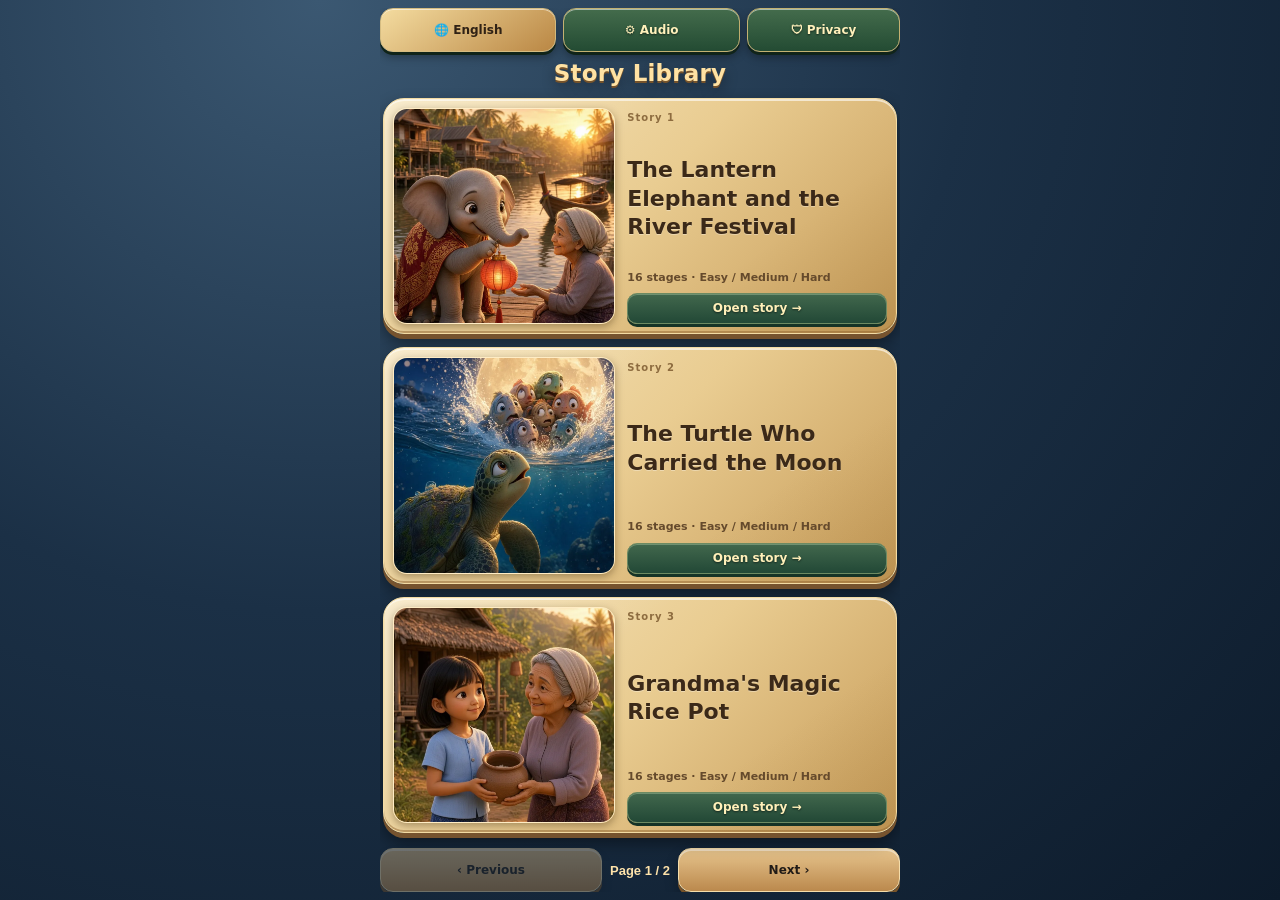
==== commit 479d1299: "Kid features: 2x2 board, gentle hint, storybook mode, Hard stickers, text size, offline PWA, privacy" ====
--- a/index.html
+++ b/index.html
@@ -837,6 +837,8 @@
 <link rel="manifest" href="manifest.webmanifest">
 <script src="config.js"></script>
 <script src="i18n/ui.js"></script>
+<script src="i18n/features.js"></script>
+<link rel="stylesheet" href="features.css">
 <style id="storyBrandingAndLanguages">
 #loader{padding:0!important;background:#092519 url('branding/loading.webp') center/cover no-repeat!important;display:flex;justify-content:space-between;align-items:center;flex-direction:column;overflow:hidden}#loader.hide{display:none!important}.loading-title{position:relative;display:flex;align-items:center;justify-content:center;gap:12px;width:100%;padding:calc(22px + env(safe-area-inset-top)) 16px 18px;background:linear-gradient(#03160fea,transparent)}.loading-title img{width:58px;height:58px;border-radius:15px;box-shadow:0 0 20px #e7bc6944}.loading-title h1{margin:0;font:800 clamp(25px,6vw,40px) system-ui;color:#ffe4a0;text-shadow:0 2px 10px #000}.loading-progress{width:100%;padding:35px max(25px,calc((100% - 400px)/2)) calc(25px + env(safe-area-inset-bottom));background:linear-gradient(transparent,#031b12f5);text-align:center;color:#fff0c9;font:14px system-ui}#loader .bar{height:12px;background:#133a29;border:1px solid #a28d53;border-radius:20px;overflow:hidden}#loader #bar{background:linear-gradient(90deg,#cda14a,#ffec9b);box-shadow:0 0 18px #ffc742}#loader #pct{margin-top:8px;color:#ffe4a0}#languageBar{display:flex;justify-content:center;align-items:center;gap:6px;padding:6px;margin:0 auto 12px}#languageBar button{min-height:42px!important;min-width:66px;border-radius:12px;font:700 13px system-ui;padding:8px;background:#254c36;color:#f6e8bf;border:1px solid #809565}#languageBar button[aria-pressed="true"]{background:linear-gradient(#ffe4a0,#d7ab57);color:#203727;border-color:#ffe4a0}.story-library-grid .story-book.coming:last-child{grid-column:auto;display:flex;min-height:105px}.story-book.available strong{font-size:17px;line-height:1.2;overflow-wrap:anywhere}.story-book.available{grid-template-columns:100px minmax(0,1fr)}#storyDetail>.story-cover{display:block;width:100%;height:clamp(150px,24dvh,260px);object-fit:cover;object-position:center 40%;background:#0b2619}.story-hub{max-width:550px}.story-mode #picker #grid .stage .name{min-height:46px}.story-dialog h2{overflow-wrap:anywhere}.story-panel h2{font-size:clamp(18px,5vw,23px)}.story-panel p{overflow-wrap:anywhere}#storyDetail>h1{font-size:clamp(23px,6vw,32px);line-height:1.2}
 @media(orientation:landscape){#loader{background-size:contain;background-color:#092519!important}.loading-title{justify-content:flex-start;padding:12px 20px}.loading-title img{width:44px;height:44px}.loading-title h1{font-size:25px}.loading-progress{padding-top:10px;padding-bottom:14px}}
@@ -851,7 +853,7 @@
 #storyDetail{height:100%;min-height:0;display:grid;grid-template-rows:44px auto minmax(48px,1fr) auto 44px;gap:8px;overflow:hidden}
 #detailNav{display:flex;align-items:center;justify-content:space-between;gap:8px}#detailNav button{margin:0;min-height:44px;height:44px;padding:6px 12px;font-size:14px}#detailHeading{min-width:0}#detailHeading small{font-size:11px;line-height:1.2}#detailHeading h1{font-size:clamp(20px,5vw,27px);line-height:1.2;margin:2px 0;overflow-wrap:anywhere}
 #storyDetail>.story-cover{width:100%;height:100%;min-height:0;max-height:none;object-fit:cover;object-position:center 43%;border-radius:16px}
-#storyDetail>.story-difficulties{display:grid;gap:7px;margin:0}#storyDetail .story-difficulties button{min-height:56px!important;height:56px;padding:7px 12px;margin:0!important;box-shadow:0 3px 0 #76532d;display:grid;grid-template-columns:1fr auto;grid-template-rows:auto auto;align-content:center;gap:2px 8px;text-align:left}#storyDetail .story-difficulties strong{font-size:19px;line-height:1.1}#storyDetail .story-difficulties span{font-size:13px;line-height:1.2}#storyDetail .story-difficulties small{grid-column:1/-1;font-size:12px;line-height:1.2}
+#storyDetail>.story-difficulties{display:grid;grid-template-columns:1fr 1fr;gap:7px;margin:0}#storyDetail .story-difficulties button{min-height:56px!important;height:56px;padding:7px 12px;margin:0!important;box-shadow:0 3px 0 #76532d;display:grid;grid-template-columns:1fr auto;grid-template-rows:auto auto;align-content:center;gap:2px 8px;text-align:left}#storyDetail .story-difficulties strong{font-size:19px;line-height:1.1}#storyDetail .story-difficulties span{font-size:13px;line-height:1.2}#storyDetail .story-difficulties small{grid-column:1/-1;font-size:12px;line-height:1.2}
 #storyDetail #openStoryAlbum{min-height:44px!important;height:44px;margin:0!important;padding:6px;font-size:14px}#storyDetail>#storyProfile,#storyDetail>#narrationToggle{display:none!important}
 #storyLibrary{min-height:0;height:100%;display:flex;flex-direction:column;gap:8px;overflow:hidden}#storyLibrary>small,#storyLibrary>p{display:none}#storyLibrary>h1{font-size:23px;line-height:1.2;margin:0!important}#storyLibrary .story-library-grid{flex:1;min-height:0;display:grid;grid-template-columns:1fr;grid-template-rows:repeat(var(--library-cards,3),minmax(0,1fr));gap:8px}
 #storyLibrary .story-book.available{min-height:0!important;height:100%;margin:0;padding:7px;grid-template-columns:min(26%,90px) minmax(0,1fr);grid-template-rows:auto auto auto auto;gap:1px 10px;overflow:hidden;box-shadow:0 3px 0 #785632}#storyLibrary .story-book.available img{height:100%;max-height:100%;min-height:0;object-fit:cover}#storyLibrary .story-book strong{font-size:clamp(14px,3.8vw,17px);line-height:1.15}#storyLibrary .story-book small{font-size:11px;line-height:1.1}#storyLibrary .story-book b{font-size:12px}#storyLibrary .story-book .book-number{font-size:10px}
@@ -953,6 +955,7 @@
 <button id="storySkyDragon" class="story-book available"><img src="snow-fox-art/chapter-1.webp" alt="จิ้งจอกหิมะกับแสงเหนือ"><span class="book-number">เรื่องที่ 6</span><strong>จิ้งจอกหิมะกับแสงเหนือ</strong><small>16 ด่าน · ง่าย / กลาง / ยาก</small><b>เปิดเรื่อง →</b></button>
 </div><nav class="story-library-pager" aria-label="Story pages"><button id="libraryPrev" type="button">‹ ก่อนหน้า</button><span id="libraryPageLabel" aria-live="polite">หน้า 1 / 2</span><button id="libraryNext" type="button">ถัดไป ›</button></nav></div>
 <div id="storyDetail" hidden><button id="backStories" class="library-back">‹ เลือกเรื่อง</button><small>เรื่องที่ 1 · นิทาน 16 ด่าน</small><h1>ช้างน้อยถือโคมกับเทศกาลแม่น้ำ</h1><img class="story-cover" src="lantern-art/chapter-1.webp" alt="ช้างน้อยถือโคมกับเทศกาลแม่น้ำ"><p>ร่วมเดินทางกับข้าวหอม นำโคมดวงสุดท้ายไปให้ทันงานริมแม่น้ำ<br>เลือกระดับเพื่อเข้าสู่ด่านย่อย</p><div class="story-difficulties">
+<button data-story-level="tiny"><strong>ง่ายมาก</strong><span>2 × 2 · 4 ชิ้น</span><small id="storyProgressTiny">ผ่านแล้ว 0/16 ด่าน</small></button>
 <button data-story-level="easy"><strong>ง่าย</strong><span>3 × 3 · 9 ชิ้น</span><small id="storyProgressEasy">ผ่านแล้ว 0/16 ด่าน</small></button>
 <button data-story-level="medium"><strong>กลาง</strong><span>4 × 4 · 16 ชิ้น</span><small id="storyProgressMedium">ผ่านแล้ว 0/16 ด่าน</small></button>
 <button data-story-level="hard"><strong>ยาก</strong><span>5 × 5 · 25 ชิ้น</span><small id="storyProgressHard">ผ่านแล้ว 0/16 ด่าน</small></button>
@@ -1091,7 +1094,7 @@
       ["#16a085","#e74c3c","#f7dc6f"],["#2c3e50","#e67e22","#5dade2"],
       ["#922b21","#f9e79f","#5dade2"],["#0e4d64","#f4d03f","#58d68d"]
     ];
-    const LEVELS = { easy:{label:"Easy",size:3}, medium:{label:"Medium",size:4}, hard:{label:"Hard",size:5} };
+    const LEVELS = { tiny:{label:"Very easy",size:2}, easy:{label:"Easy",size:3}, medium:{label:"Medium",size:4}, hard:{label:"Hard",size:5} };
 
     const loader = document.getElementById("loader");
     const menu = document.getElementById("menu");
@@ -1110,7 +1113,8 @@
 let storyMode=false;
 const STORY_TEST_MODE=!window.AndroidAds && new URLSearchParams(window.location.search).get("test")==="1";
     const WEB_AD_PREVIEW=STORY_TEST_MODE; // fake ad placeholders only with ?test=1 (AdSense policy)
-    const PRIVACY_POLICY_URL="https://artisikengames.com/tapswap-privacy.html";
+    const PRIVACY_POLICY_URL = "privacy.html";
+    const INTER_MIN_GAP_MS = 180000, INTER_SESSION_GRACE_MS = 240000;
     const WEB_HELPER_COOLDOWN_MS=60000; let lastWebHelperAt=-1e12, overlayPauseAt=0, overlayPauseBase=0;
     function storyOverlayOpen(){return !!document.querySelector("dialog[open]")||!!document.querySelector("#inter.show,#rewardedAd.show")||document.hidden;}
     let playStart = 0, moveCount = 0, combo = 0, clockTimer = null, score = 0;
@@ -1398,7 +1402,7 @@
     function renderGrid(){
       const unlock = getUnlock();
       const done = getDone();
-      document.getElementById("pickerTitle").textContent = storyMode ? STORY_DATA.title+" · " + ({easy:"ง่าย",medium:"กลาง",hard:"ยาก"}[level]) + " · 16 ด่าน" : LEVELS[level].label + " · 24 stages";
+      document.getElementById("pickerTitle").textContent = storyMode ? STORY_DATA.title+" · " + ({tiny:"ง่ายมาก",easy:"ง่าย",medium:"กลาง",hard:"ยาก"}[level]) + " · 16 ด่าน" : LEVELS[level].label + " · 24 stages";
       grid.innerHTML = "";
       const range=storyPageRange(storyMode?storyCount():24,storyPage);if(storyMode)storyPage=range.current;
       let pager=document.getElementById('storyStagePager');
@@ -1984,7 +1988,7 @@
 let firstClears=Number(readProgress('tap-first-clears'))||0;
 let storyTimer=null,storyActive=false,storyFinish=null;
 const nativeBanner=(visible)=>{try{if(window.AndroidAds&&AndroidAds.setBannerVisible)AndroidAds.setBannerVisible(visible)}catch{}const b=document.querySelector('.banner');if(b)b.style.display=visible&&!window.AndroidAds&&WEB_AD_PREVIEW?'':'none';document.documentElement.style.setProperty('--ad-space',visible&&!window.AndroidAds&&WEB_AD_PREVIEW?'calc(64px + env(safe-area-inset-bottom))':'0px')};
-const baseShow=show;show=function(el){baseShow(el);nativeBanner(el===menu||el===picker);if(el===play){let mission=document.getElementById('storyMission');if(!mission){mission=document.createElement('div');mission.id='storyMission';document.querySelector('#play .topbar')?.after(mission);if(!mission.parentNode)play.prepend(mission)}mission.hidden=!storyMode;mission.textContent=storyMode?STORY_DATA.chapters[stage-1][1]:''}};
+const baseShow=show;show=function(el){baseShow(el);nativeBanner(el===menu);if(el===play){let mission=document.getElementById('storyMission');if(!mission){mission=document.createElement('div');mission.id='storyMission';document.querySelector('#play .topbar')?.after(mission);if(!mission.parentNode)play.prepend(mission)}mission.hidden=!storyMode;mission.textContent=storyMode?STORY_DATA.chapters[stage-1][1]:''}};
 const storyLibrary=document.getElementById('storyLibrary'),storyDetail=document.getElementById('storyDetail');
 function migrateTortoiseProgress(){
  if(STORY_DATA.id!=="lantern16")return;
@@ -2002,7 +2006,7 @@
  migrateSkyDragonProgress();
  migrateTortoiseProgress();
  const avatar=readProgress('lsj-story-avatar-'+STORY_DATA.id);const profile=document.getElementById('storyProfile');if(profile)profile.textContent=avatar&&earnedBadge(avatar)?'🏅 '+badgeLabels()[['easy','medium','hard'].indexOf(avatar)]:'🐢 นักเดินทางนิทาน';
- for(const [difficulty,suffix] of [['easy','Easy'],['medium','Medium'],['hard','Hard']]){
+ for(const [difficulty,suffix] of [['tiny','Tiny'],['easy','Easy'],['medium','Medium'],['hard','Hard']]){
  const done=new Set(readProgress(storyStoragePrefix()+'-done-'+difficulty).split(',').map(Number).filter(n=>Number.isInteger(n)&&n>=1&&n<=storyCount()));
  document.getElementById('storyProgress'+suffix).textContent='ผ่านแล้ว '+done.size+'/'+storyCount()+' ด่าน';
  }
@@ -2027,7 +2031,7 @@
 window.onInterstitialFinished=completeAd;
 window.onInterstitialShown=()=>{lastFullScreen=Date.now();adWins=0};
 window.onRewardedShown=()=>{lastFullScreen=Date.now();skipNextInter=true};
-function afterResultAd(next){if(adContinuation)return;if(customPlay){next();return}if(skipNextInter){skipNextInter=false;adWins=0;next();return}if(adWins<2||Date.now()-lastFullScreen<120000||!readProgress('tap-first-three-done')){next();return}adContinuation=next;stopMusic();if(window.AndroidAds&&AndroidAds.showInterstitial){try{AndroidAds.showInterstitial()}catch{completeAd()}}else if(!WEB_AD_PREVIEW){adContinuation=null;adWins=0;next()}else{document.getElementById('inter').classList.add('show');document.getElementById('closeAd').focus();lastFullScreen=Date.now();adWins=0}}
+function afterResultAd(next){if(adContinuation)return;if(customPlay){next();return}if(skipNextInter){skipNextInter=false;adWins=0;next();return}if(!(storyMode&&stage===storyCount()&&storyDoneFor(level).size===storyCount())||Date.now()-lastFullScreen<INTER_MIN_GAP_MS||performance.now()<INTER_SESSION_GRACE_MS){next();return}adContinuation=next;stopMusic();if(window.AndroidAds&&AndroidAds.showInterstitial){try{AndroidAds.showInterstitial()}catch{completeAd()}}else if(!WEB_AD_PREVIEW){adContinuation=null;adWins=0;next()}else{document.getElementById('inter').classList.add('show');document.getElementById('closeAd').focus();lastFullScreen=Date.now();adWins=0}}
 document.getElementById('closeAd').onclick=()=>{document.getElementById('inter').classList.remove('show');completeAd()};
 const cinema=document.createElement('div');cinema.id='storyCinema';cinema.hidden=true;document.body.append(cinema);
 function closeStory(){cinema.classList.remove('story-ending');stopNarration();clearTimeout(storyTimer);storyActive=false;cinema.hidden=true;storyFinish=null}
@@ -2035,7 +2039,7 @@
  storyActive=true;nativeBanner(false);const n=stage-1;cinema.hidden=false;const ending=n===storyCount()-1;cinema.classList.toggle('story-ending',ending);if(ending)playWinSound();
  cinema.innerHTML=`<div class="story-panel"><small>${STORY_DATA.title} · ${stage} / ${storyCount()}</small><h2>${STORY_DATA.chapters[n][0]}</h2><div class="story-picture story-pop" id="storyPicture"><img src="${STORY_DATA.images[n]}" alt="${STORY_DATA.chapters[n][0]}"><img class="story-next-frame" id="storyNextFrame" src="${STORY_DATA.images[Math.min(n+1,storyCount()-1)]}" alt="ฉากต่อไป"></div><p id="storyCaption">${STORY_DATA.chapters[n][2]}</p><button id="storySkip">ข้ามฉาก</button></div>`;
  if(ending){const image=cinema.querySelector('#storyPicture>img');const fit=()=>{if(image.naturalWidth&&image.naturalHeight)cinema.style.setProperty('--ending-ratio',String(image.naturalWidth/image.naturalHeight));};cinema.style.setProperty('--ending-ratio',STORY_DATA.id==='snowfox16'?'0.6666667':'1');image.addEventListener('load',fit,{once:true});if(image.complete)fit();}
- const finish=()=>{closeStory();document.getElementById('win').classList.add('show');play.classList.add('win-open');document.getElementById('winHead').textContent=n===storyCount()-1?'จบนิทานแล้ว 🏆':'ผ่านด่านแล้ว';document.getElementById('winText').textContent=STORY_DATA.chapters[n][3];document.getElementById('nextBtn').textContent=n===storyCount()-1||(stage+1>getUnlock()&&!getDone().has(stage+1))?'กลับหน้าด่าน':'ไปด่าน '+(stage+1);document.getElementById('winGalleryWrap').style.display='none';renderStorySummary();document.getElementById('winText').style.setProperty('display','block','important');document.getElementById('winText').textContent=STORY_DATA.chapters[n][3]+(earnedBadge(level)?' 🏅 ได้รับตราจบเรื่องแล้ว':'');};
+ const finish=()=>{closeStory();document.getElementById('win').classList.add('show');play.classList.add('win-open');document.getElementById('winHead').textContent=n===storyCount()-1?'จบนิทานแล้ว 🏆':'ผ่านด่านแล้ว';document.getElementById('winText').textContent=STORY_DATA.chapters[n][3];document.getElementById('nextBtn').textContent=n===storyCount()-1||(stage+1>getUnlock()&&!getDone().has(stage+1))?'กลับหน้าด่าน':'ไปด่าน '+(stage+1);document.getElementById('winGalleryWrap').style.display='none';renderStorySummary();document.getElementById('winText').style.setProperty('display','block','important');document.getElementById('winText').textContent=STORY_DATA.chapters[n][3]+(earnedBadge(level)?' '+storyLabel('🏅 ได้รับตราจบเรื่องแล้ว','🏅 Story completion badge earned','🏅 Insignia del cuento conseguida'):'');};
  storyFinish=finish;if(ending){document.getElementById('storySkip').textContent=earnedBadge(level)?storyLabel('รับรางวัล 🏅','Collect reward 🏅','Recibir premio 🏅'):storyLabel('ดูผลการเล่น','View results','Ver resultados');document.querySelector('#storyCinema h2').textContent=storyLabel('จบเรื่องแล้ว! ✨','Story complete! ✨','¡Cuento terminado! ✨')}document.getElementById('storySkip').onclick=finish;
  const alive=()=>storyActive&&storyFinish===finish;
  const readTime=narrationOn?Math.max(3200,Math.min(12000,(STORY_DATA.chapters[n][2].length+STORY_DATA.chapters[n][3].length)*65)):3200;
@@ -2063,13 +2067,13 @@
 function badgeLabels(){const B={lantern16:['Persevering Little Elephant','Steadfast Explorer','Golden Puzzle Elephant'],moonturtle16:['Moon Helper','Reef Explorer','Guardian of the Moon'],ricepot16:['Kind Sharer','Village Helper','Golden Rice Pot'],kite16:['Kite Flyer','Wind Mender','Kite Kingdom Hero'],seasons16:['Seed Collector','Season Walker','Keeper of the Ancient Tree'],snowfox16:['Curious Fox','Ice Explorer','Northern Lights Friend']}[STORY_DATA.id]||[];return B.map(TR);}
 function storyCount(){return STORY_DATA.chapters.length;}
 function storyDoneFor(difficulty){migrateSkyDragonProgress();return new Set(readProgress(storyStoragePrefix()+'-done-'+difficulty).split(',').map(Number).filter(n=>Number.isInteger(n)&&n>=1&&n<=storyCount()));}
-function collectedStory(){const set=new Set();for(const difficulty of ['easy','medium','hard'])for(const n of storyDoneFor(difficulty))set.add(n);return set;}
+function collectedStory(){const set=new Set();for(const difficulty of ['tiny','easy','medium','hard'])for(const n of storyDoneFor(difficulty))set.add(n);return set;}
 function minimumSwaps(permutation){const seen=new Set();let count=0;for(let i=0;i<permutation.length;i++){if(seen.has(i))continue;let n=i,length=0;while(!seen.has(n)){seen.add(n);length++;n=permutation[n];}count+=Math.max(0,length-1);}return count;}
 function storyStarLimits(minimum){const m=Math.max(1,minimum||1);return [Math.ceil(m*1.3),Math.ceil(m*2)];}
 function storyStars(moves,minimum){const [three,two]=storyStarLimits(minimum);return moves<=three?3:moves<=two?2:1;}
 function bestStoryStars(difficulty,n){return Math.max(0,Math.min(3,Number(readProgress(storyStoragePrefix()+'-stars-'+difficulty+'-'+n))||0));}
 function saveStoryStars(difficulty,n,stars){writeProgress(storyStoragePrefix()+'-stars-'+difficulty+'-'+n,String(Math.max(bestStoryStars(difficulty,n),stars)));}
-function earnedBadge(difficulty){return storyDoneFor(difficulty).size===storyCount();}
+function earnedBadge(difficulty){return difficulty!=='tiny'&&storyDoneFor(difficulty).size===storyCount();}
 let speechToken=0,speechDoneCb=null,speechSafety=null;
 function finishSpeech(tok,spoke=true){if(tok!==speechToken)return;const cb=speechDoneCb;speechDoneCb=null;clearTimeout(speechSafety);speechSafety=null;if(cb)cb(spoke);}
 window.onStorySpeechDone=id=>finishSpeech(Number(id),true);
@@ -2222,7 +2226,7 @@
 function storyLabel(th,en,es){return ({th,en,es})[gameLang]??TR(en)}
 function resumeStoryData(){
  migrateSkyDragonProgress();
- try{const saved=JSON.parse(readProgress('lsj-story-resume')||'null');if(!saved||!STORY_CATALOG[saved.id]||!['easy','medium','hard'].includes(saved.level))return null;
+ try{const saved=JSON.parse(readProgress('lsj-story-resume')||'null');if(!saved||!STORY_CATALOG[saved.id]||!['tiny','easy','medium','hard'].includes(saved.level))return null;
  const book=STORY_CATALOG[saved.id],count=book.images.length;
  const done=new Set(readProgress('lsj-story-'+saved.id+'-done-'+saved.level).split(',').map(Number).filter(n=>Number.isInteger(n)&&n>=1&&n<=count));
  let next=1;while(next<=count&&done.has(next))next++;
@@ -2253,7 +2257,7 @@
  const h=document.createElement('h2');h.textContent=storyLabel('ความเป็นส่วนตัว','Privacy','Privacidad');
  const p=document.createElement('p');p.textContent=storyLabel('ความคืบหน้า ดาว และภาษาที่เลือกบันทึกบนอุปกรณ์ ไม่ต้องสมัครบัญชี เกมไม่ส่งภาพที่เลือกจากเครื่องไปยังผู้พัฒนา โฆษณาในแอป Android ใช้ Google AdMob ซึ่งอาจประมวลผลข้อมูลอุปกรณ์ การโต้ตอบ และข้อมูลการวินิจฉัยตามการตั้งค่าความยินยอม การลบข้อมูลแอปจะลบความคืบหน้าบนอุปกรณ์นี้ด้วย','Progress, stars and language are saved on your device. No account is required. Photos selected from your device are not uploaded to the developer. Android ads use Google AdMob, which may process device, interaction and diagnostic data according to consent settings. Clearing app data also removes local progress.','El progreso, las estrellas y el idioma se guardan en el dispositivo. No necesitas una cuenta. Las fotos elegidas no se envían al desarrollador. Los anuncios de Android usan Google AdMob, que puede tratar datos del dispositivo, interacciones y diagnóstico según el consentimiento. Borrar los datos de la app elimina el progreso local.');
  const options=document.createElement('button');options.textContent=storyLabel('จัดการความยินยอมโฆษณา','Ad privacy choices','Opciones de privacidad publicitaria');options.hidden=!(window.AndroidAds&&AndroidAds.showPrivacyOptions);options.onclick=()=>AndroidAds.showPrivacyOptions();
- const link=document.createElement('button');link.textContent=storyLabel('นโยบายความเป็นส่วนตัว','Privacy Policy','Política de privacidad');link.onclick=()=>{if(window.AndroidAds&&AndroidAds.openPrivacyPolicy)AndroidAds.openPrivacyPolicy();else window.open(PRIVACY_POLICY_URL,'_blank','noopener');};
+ const link=document.createElement('button');link.textContent=storyLabel('นโยบายความเป็นส่วนตัว','Privacy Policy','Política de privacidad');link.onclick=()=>{if(window.AndroidAds&&AndroidAds.openPrivacyPolicy)AndroidAds.openPrivacyPolicy();else window.open(PRIVACY_POLICY_URL+'?lang='+encodeURIComponent(gameLang),'_blank','noopener');};
  const close=document.createElement('button');close.textContent=storyLabel('ปิด','Close','Cerrar');close.onclick=()=>dialog.close();dialog.append(h,p,options,link,close);document.body.append(dialog);dialog.addEventListener('close',()=>dialog.remove(),{once:true});dialog.showModal();};
 })();
 function updateUndoControl(){const b=document.getElementById('undoMove');if(b)b.disabled=!playing||boardIntroActive||rewardPreviewActive||hintBusy||undoUsed||!undoSnapshot;}
@@ -2282,7 +2286,7 @@
  const done=storyDoneFor(level),complete=done.size===storyCount();if(stage!==storyCount()&&!complete)return;
  const section=document.createElement('section');section.id='storySummary';const h=document.createElement('h3');h.textContent=complete?storyLabel('🏅 จบเรื่องครบทุกฉาก!','🏅 Every scene completed!','🏅 ¡Todas las escenas completadas!'):storyLabel('เส้นทางนิทานของคุณ','Your story journey','Tu viaje por el cuento');section.append(h);
  let total=0;for(let n=1;n<=storyCount();n++)total+=bestStoryStars(level,n);
- const p=document.createElement('p');p.textContent=`${done.size}/${storyCount()} · ★ ${total}/${storyCount()*3}`+(complete?' · '+badgeLabels()[['easy','medium','hard'].indexOf(level)]:'');section.append(p);
+ const p=document.createElement('p');p.textContent=`${done.size}/${storyCount()} · ★ ${total}/${storyCount()*3}`+(complete&&level!=='tiny'?' · '+badgeLabels()[['easy','medium','hard'].indexOf(level)]:'');section.append(p);
  const tip=document.createElement('p');tip.textContent=storyLabel('แตะฉากที่ผ่านแล้วเพื่อกลับไปเก็บดาวเพิ่ม','Tap a completed scene to improve its stars','Toca una escena completada para mejorar sus estrellas');section.append(tip);
  const grid=document.createElement('div');grid.id='summaryStages';for(let n=1;n<=storyCount();n++){const b=document.createElement('button'),stars=bestStoryStars(level,n);b.textContent=n+' · '+'★'.repeat(stars)+'☆'.repeat(3-stars);b.disabled=!done.has(n);b.setAttribute('aria-label',STORY_DATA.chapters[n-1][0]+' '+stars+'/3');b.onclick=()=>startPlay(n);grid.append(b);}section.append(grid);document.getElementById('winText').after(section);
 }
@@ -2323,9 +2327,9 @@
 const cleanPlayLanguage=updateLanguage;updateLanguage=function(lang){cleanPlayLanguage(lang);refreshCleanPlayLabels();};refreshCleanPlayLabels();
 // Core menu labels are rendered from keys; never translate previously rendered text.
 const CORE_LOCALE={
- th:{levels:{easy:'ง่าย',medium:'กลาง',hard:'ยาก'},pieces:'ชิ้น',story:'เรื่องที่',stages:'ด่าน',completed:'ผ่านแล้ว',library:'คลังเรื่องราว',open:'เปิดเรื่อง →',modes:'ง่าย / กลาง / ยาก',time:'เวลา',score:'คะแนน',pieceLabel:'ชิ้นภาพ'},
- en:{levels:{easy:'Easy',medium:'Medium',hard:'Hard'},pieces:'pieces',story:'Story',stages:'stages',completed:'Completed',library:'Story Library',open:'Open story →',modes:'Easy / Medium / Hard',time:'Time',score:'Score',pieceLabel:'Pieces'},
- es:{levels:{easy:'Fácil',medium:'Medio',hard:'Difícil'},pieces:'piezas',story:'Cuento',stages:'niveles',completed:'Superados',library:'Biblioteca de cuentos',open:'Abrir cuento →',modes:'Fácil / Medio / Difícil',time:'Tiempo',score:'Puntos',pieceLabel:'Piezas'}
+ th:{levels:{tiny:'ง่ายมาก',easy:'ง่าย',medium:'กลาง',hard:'ยาก'},pieces:'ชิ้น',story:'เรื่องที่',stages:'ด่าน',completed:'ผ่านแล้ว',library:'คลังเรื่องราว',open:'เปิดเรื่อง →',modes:'ง่าย / กลาง / ยาก',time:'เวลา',score:'คะแนน',pieceLabel:'ชิ้นภาพ'},
+ en:{levels:{tiny:'Very easy',easy:'Easy',medium:'Medium',hard:'Hard'},pieces:'pieces',story:'Story',stages:'stages',completed:'Completed',library:'Story Library',open:'Open story →',modes:'Easy / Medium / Hard',time:'Time',score:'Score',pieceLabel:'Pieces'},
+ es:{levels:{tiny:'Muy fácil',easy:'Fácil',medium:'Medio',hard:'Difícil'},pieces:'piezas',story:'Cuento',stages:'niveles',completed:'Superados',library:'Biblioteca de cuentos',open:'Abrir cuento →',modes:'Fácil / Medio / Difícil',time:'Tiempo',score:'Puntos',pieceLabel:'Piezas'}
 };
 function coreLocaleFor(){const e=CORE_LOCALE.en,o={levels:{}};for(const k in e.levels)o.levels[k]=TR(e.levels[k]);for(const k in e)if(k!=='levels')o[k]=TR(e[k]);return o;}
 function localeText(node,value){if(!node)return;node.setAttribute('data-ui-localized','');if(node.textContent!==value)node.textContent=value;}
@@ -2365,5 +2369,6 @@
 g.addEventListener('pointercancel',end);g.addEventListener('pointerleave',()=>{if(holding)end();});
 g.addEventListener('contextmenu',e=>e.preventDefault());})();
 </script>
+<script src="features.js"></script>
 </body>
 </html>
--- a/features.css
+++ b/features.css
@@ -0,0 +1,57 @@
+/* Gentle hint */
+@keyframes sjWiggle{0%,100%{transform:rotate(0)}20%{transform:rotate(-6deg) scale(1.04)}40%{transform:rotate(5deg) scale(1.04)}60%{transform:rotate(-4deg)}80%{transform:rotate(3deg)}}
+#play .tile.sj-wiggle{animation:sjWiggle .65s ease-in-out 3;z-index:3;outline:3px solid #ffe08a;outline-offset:-3px}
+#play .tile.sj-home{box-shadow:0 0 0 3px #fff6c9,0 0 18px 6px #ffd45c!important}
+body.reduce-effects #play .tile.sj-wiggle{animation:none}
+/* Small 2x2 board level grid */
+#storyDetail .story-difficulties button{min-width:0}
+#storyDetail .story-difficulties button strong,#storyDetail .story-difficulties button small{overflow:hidden;text-overflow:ellipsis;white-space:nowrap}
+/* Storybook */
+#storyBook{width:min(560px,calc(100vw - 20px));max-height:calc(100dvh - 20px);display:none;flex-direction:column;gap:8px;overflow:auto}
+#storyBook[open]{display:flex}
+#storyBook .album-top{display:flex;justify-content:space-between;align-items:center;gap:8px}
+#storyBook .sb-img{width:100%;max-height:44dvh;object-fit:contain;border-radius:12px;background:#0003}
+#storyBook h2{margin:4px 0;font-size:1.15em}
+#storyBook .sb-text{margin:0;line-height:1.5;font-size:17px}
+#storyBook .sb-end{text-align:center;font-weight:700;margin:6px 0 0}
+#storyBook .sb-tools,#storyBook .sb-nav{display:flex;gap:8px;justify-content:center;align-items:center}
+#storyBook .sb-tools button,#storyBook .sb-nav button{flex:1;min-height:44px}
+.sj-read-all{width:100%;margin:6px 0}
+/* Stickers */
+#stickerShelf h3{margin:10px 0 6px}
+.sj-sticker-row{display:grid;grid-template-columns:repeat(3,minmax(0,1fr));gap:8px}
+.sj-sticker{display:flex;flex-direction:column;align-items:center;gap:3px;text-align:center;min-width:0}
+.sj-sticker small{font-size:11px;line-height:1.2;overflow:hidden;display:-webkit-box;-webkit-line-clamp:2;-webkit-box-orient:vertical;opacity:.85}
+.sj-sticker-face{width:58px;height:58px;border-radius:50%;display:grid;place-items:center;font-size:30px;background:#ffffff1a center/cover;border:3px dashed #ffffff55;color:#ffffffaa;filter:grayscale(1)}
+.sj-sticker.got .sj-sticker-face{border:3px solid #ffd45c;filter:none;box-shadow:0 0 0 3px #fff8,0 4px 10px #0006;text-shadow:0 2px 4px #000a;color:#fff}
+.sj-sticker.sj-new{margin:6px auto}.sj-sticker.sj-new .sj-sticker-face{width:76px;height:76px;font-size:40px;animation:sjPop .7s ease-out}
+@keyframes sjPop{0%{transform:scale(.3) rotate(-20deg)}70%{transform:scale(1.15) rotate(6deg)}100%{transform:none}}
+.sj-sticker-tip{font-size:12px;opacity:.8;margin:6px 0 0}
+/* Text size */
+.sj-textsize{display:flex;justify-content:space-between;align-items:center;gap:10px;margin:6px 0}
+.sj-textsize-btns{display:flex;gap:6px}
+.sj-textsize-btns button{width:44px;height:44px;padding:0;margin:0!important;line-height:1}
+.sj-textsize-btns .sj-ts-s{font-size:13px!important}.sj-textsize-btns .sj-ts-m{font-size:18px!important}.sj-textsize-btns .sj-ts-l{font-size:24px!important}
+.sj-textsize-btns button[aria-checked=true]{outline:3px solid #ffd45c;outline-offset:1px}
+html[data-text=s] #storyCaption,html[data-text=s] .album-text,html[data-text=s] #storyBook .sb-text,html[data-text=s] #winText,html[data-text=s] .story-dialog p,html[data-text=s] #storyMission{font-size:13px!important}
+html[data-text=l] #storyCaption,html[data-text=l] .album-text,html[data-text=l] #storyBook .sb-text,html[data-text=l] #winText,html[data-text=l] #storyMission{font-size:21px!important;line-height:1.45!important}
+html[data-text=l] .story-dialog p{font-size:17px!important}
+html[data-text=l] #storyLibrary .story-book strong{font-size:17px!important}
+/* Banner: keep album clear of the bottom ad slot */
+#storyAlbum{max-height:calc(100dvh - 24px - var(--ad-space,0px));margin-bottom:calc(12px + var(--ad-space,0px))}
+.sj-read-all,#storyBook button,.sj-textsize-btns button{font-family:inherit}
+/* four difficulty buttons in a 2x2 grid: stack label, size and progress */
+#storyDetail>.story-difficulties>button{grid-template-columns:minmax(0,1fr)!important;grid-template-rows:auto auto auto!important;height:auto!important;min-height:58px!important;padding:5px 9px!important;gap:1px!important;align-content:center}
+#storyDetail>.story-difficulties>button strong{font-size:16px;line-height:1.15}
+#storyDetail>.story-difficulties>button span{font-size:12px;line-height:1.2;grid-column:1!important;overflow:hidden;text-overflow:ellipsis;white-space:nowrap}
+#storyDetail>.story-difficulties>button small{font-size:11px;line-height:1.2;grid-column:1!important}
+html[data-text=l] #storyBook .sb-img{max-height:32dvh}
+#play .play-bg{inset:0!important;transform:none!important}
+/* compact sticker shelf inside the album so the picture grid keeps its room */
+#storyAlbum #stickerShelf h3{margin:6px 0 4px;font-size:16px}
+#storyAlbum .sj-sticker-row{grid-template-columns:repeat(6,minmax(0,1fr));gap:4px}
+#storyAlbum .sj-sticker small{display:none}
+#storyAlbum .sj-sticker-face{width:42px;height:42px;font-size:22px;border-width:2px}
+#storyAlbum .sj-sticker-tip{margin:4px 0 6px;font-size:11px}
+#storyAlbum{overflow-y:auto}
+#storyAlbum .album-page{min-height:92px}
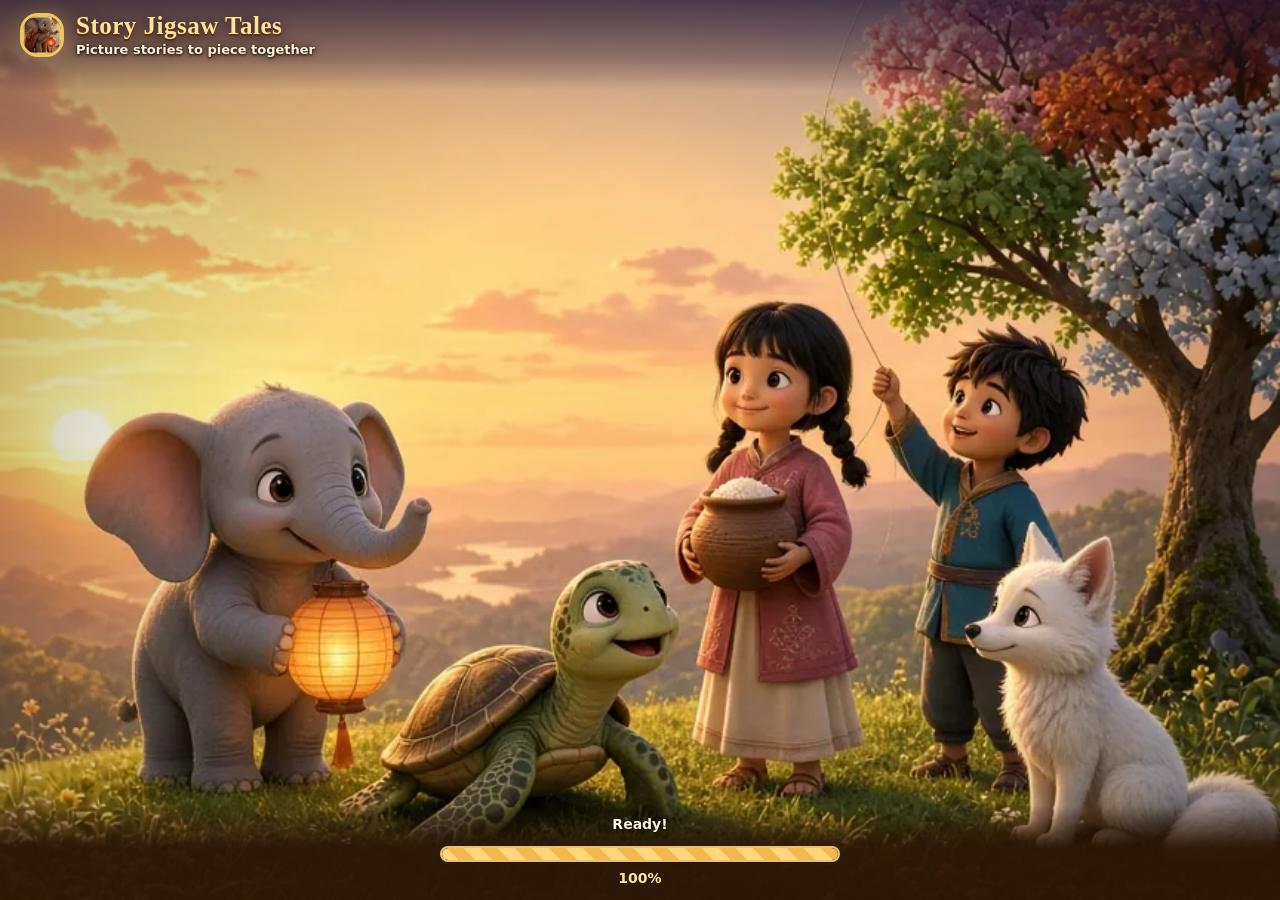
==== commit d4aeae77: "Group cover: loader hero with slow zoom, home background, new og.jpg; drop old loader slides; sw cac" ====
--- a/index.html
+++ b/index.html
@@ -934,6 +934,14 @@
 #loader .bar{height:16px!important;background:#3d2410!important;border:2px solid #e9c26f!important;box-shadow:inset 0 2px 4px #0008}
 #loader #bar{display:block;height:100%;width:0;transition:width .35s ease;background:repeating-linear-gradient(45deg,#ffd77a 0 12px,#f3b84b 12px 24px)!important;border-radius:20px}
 #loader #loadText{color:#fff4dc;font-weight:700;text-shadow:0 1px 4px #000}
+#loader .loader-slides{background:linear-gradient(90deg,#5e6182,#4e567d 50%,#414d75)}
+#loader .loader-slides i.loader-cover{inset:auto 0 0 0;aspect-ratio:3/4;opacity:1;background:url(branding/cover.webp) center/cover no-repeat;-webkit-mask-image:linear-gradient(transparent,#000 14%);mask-image:linear-gradient(transparent,#000 14%);animation:coverZoom 24s ease-in-out infinite alternate;transform-origin:50% 70%}
+@media(min-aspect-ratio:3/4){#loader .loader-slides i.loader-cover{inset:0;aspect-ratio:auto;-webkit-mask-image:none;mask-image:none;background-position:center 70%}}
+@keyframes coverZoom{from{transform:scale(1)}to{transform:scale(1.07)}}
+#loader .loader-slides:after{background:radial-gradient(ellipse at 50% 60%,transparent 45%,#1d0f0566 100%)}
+#loader .loading-title{background:linear-gradient(#1e1430b0,#1e143055 65%,transparent)!important}
+#loader .loading-title h1{text-shadow:0 2px 0 #5a2d0c,0 3px 14px #000c!important}
+#loader .loader-tag{text-shadow:0 1px 3px #000,0 0 10px #000a}
 @media(prefers-reduced-motion:reduce){#loader .loader-slides i{animation:none}}
 [dir=rtl] #play .topbar h1,[dir=rtl] #storyDetail .story-difficulties button{text-align:right}
 #languageBar{display:grid!important;grid-template-columns:repeat(auto-fill,minmax(118px,1fr));gap:6px;max-height:min(60vh,520px);overflow:auto}
@@ -942,7 +950,7 @@
 </style>
 </head>
 <body>
-  <section class="screen" id="loader"><div class="loader-slides" aria-hidden="true"><i style="background-image:url(branding/loader-1.webp)"></i><i style="background-image:url(branding/loader-2.webp)"></i><i style="background-image:url(branding/loader-3.webp)"></i><i style="background-image:url(branding/loader-4.webp)"></i><i style="background-image:url(branding/loader-5.webp)"></i><i style="background-image:url(branding/loader-6.webp)"></i></div><div class="loading-title"><img src="branding/story-icon.webp" alt=""><div><h1 class="game-title" data-ui-localized>Story Jigsaw Tales</h1><p class="loader-tag">Picture stories to piece together</p></div></div><div class="loading-progress"><p id="loadText">Loading game...</p><div class="bar" role="progressbar" aria-valuemin="0" aria-valuemax="100"><i id="bar"></i></div><div id="pct">0%</div></div></section>
+  <section class="screen" id="loader"><div class="loader-slides" aria-hidden="true"><i class="loader-cover"></i></div><div class="loading-title"><img src="branding/story-icon.webp" alt=""><div><h1 class="game-title" data-ui-localized>Story Jigsaw Tales</h1><p class="loader-tag">Picture stories to piece together</p></div></div><div class="loading-progress"><p id="loadText">Loading game...</p><div class="bar" role="progressbar" aria-valuemin="0" aria-valuemax="100"><i id="bar"></i></div><div id="pct">0%</div></div></section>
   <script>(function(){const t=(window.GAME_CONFIG&&GAME_CONFIG.title)||"Story Jigsaw Tales";document.title=t;document.querySelectorAll(".game-title").forEach(e=>e.textContent=t);})();</script>
 
   <section class="screen hide" id="menu"><div class="story-hub">
--- a/features.css
+++ b/features.css
@@ -55,3 +55,10 @@
 #storyAlbum .sj-sticker-tip{margin:4px 0 6px;font-size:11px}
 #storyAlbum{overflow-y:auto}
 #storyAlbum .album-page{min-height:92px}
+/* Gameplay banner strip: board area shrinks (screen bottom = --ad-space); 16px gap + separator above the ad */
+html.sj-play-banner #play{padding-bottom:calc(26px + env(safe-area-inset-bottom,0px))!important;box-sizing:border-box}
+html.sj-play-banner #play::after{content:"";position:absolute;left:12px;right:12px;bottom:10px;height:2px;border-radius:2px;background:#ffffff40;pointer-events:none;z-index:2}
+html.sj-banner-locked .banner{pointer-events:none!important}
+/* Home/title screen: group cover as hero background (sky at top behind the title) */
+html body #menu{background:linear-gradient(180deg,#14102366 0%,#141023a0 22%,#0d1b2bdd 48%,#0d1b2bf2 75%),url(branding/cover.webp) center top/cover no-repeat,#2a2c4a!important}
+html body #menu #storyLibrary>h1,html body #menu #storyLibrary>small,html body #menu #storyLibrary>p,html body #menu #detailHeading{text-shadow:0 2px 8px #000c,0 0 2px #000}
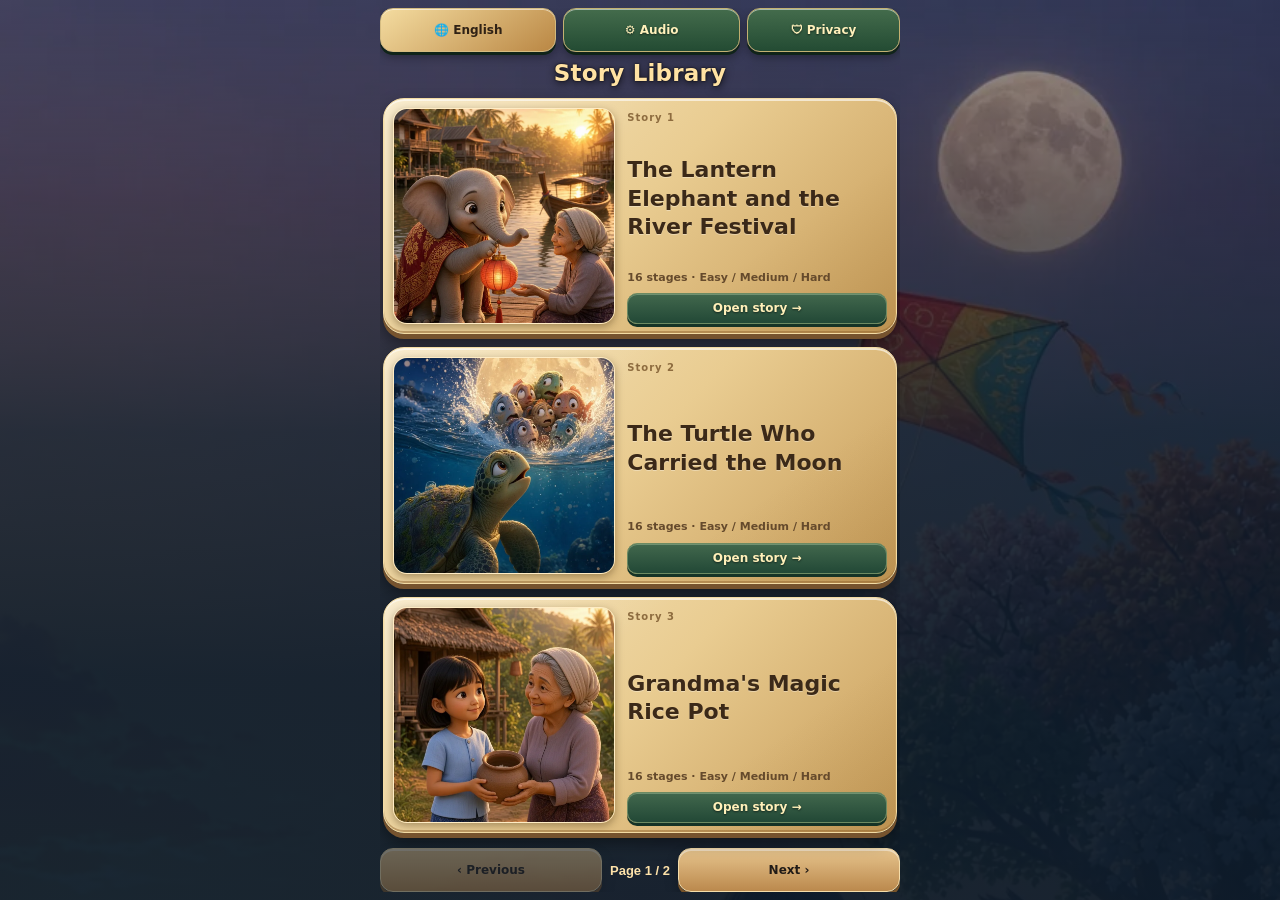
==== commit 91b6bfbf: "Point leftover menu background ref to cover.webp; sw cache bump" ====
--- a/index.html
+++ b/index.html
@@ -66,7 +66,7 @@
     .bar > i { display: block; height: 100%; width: 6%; background: linear-gradient(90deg,#7a4dff,var(--gold)); transition: width .2s ease; }
     #pct { margin-top: 8px; color: var(--gold); font-weight: 700; }
     #menu {
-      background:#0a2a18 url("branding/loader-1.webp") center / cover no-repeat;
+      background:#0a2a18 url("branding/cover.webp") center / cover no-repeat;
       padding: 0 !important;
     }
     #menu .card {
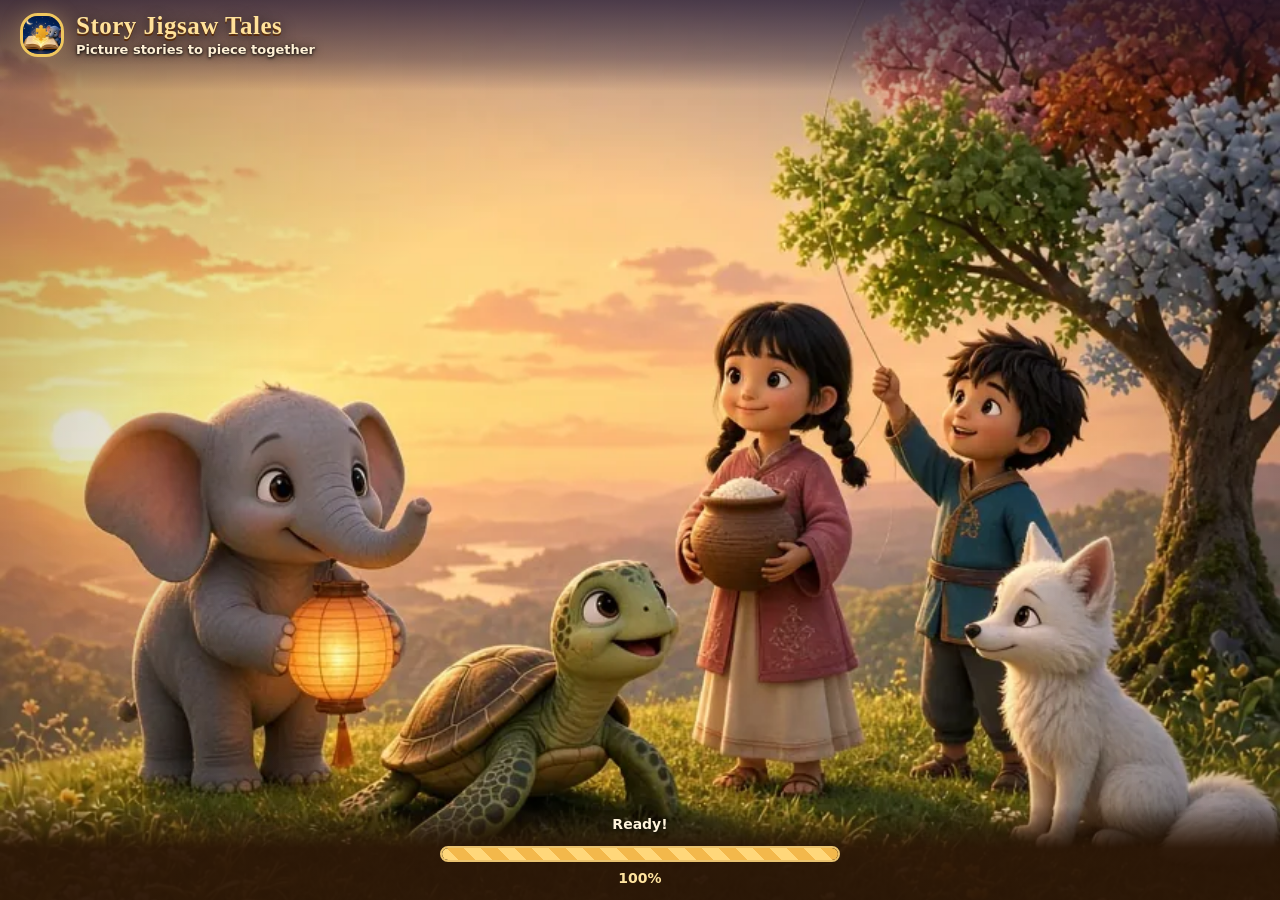
==== commit 9e1459b9: "New storybook app icon: favicons, apple-touch, manifest any+maskable, Play Store 512; sw cache bump" ====
--- a/index.html
+++ b/index.html
@@ -833,6 +833,7 @@
 </style>
 <link rel="icon" href="branding/favicon.ico" sizes="any">
 <link rel="icon" type="image/png" sizes="32x32" href="branding/favicon-32.png">
+<link rel="icon" type="image/png" sizes="16x16" href="branding/favicon-16.png">
 <link rel="apple-touch-icon" href="branding/apple-touch-icon.png">
 <link rel="manifest" href="manifest.webmanifest">
 <script src="config.js"></script>
@@ -840,7 +841,7 @@
 <script src="i18n/features.js"></script>
 <link rel="stylesheet" href="features.css">
 <style id="storyBrandingAndLanguages">
-#loader{padding:0!important;background:#092519 url('branding/loading.webp') center/cover no-repeat!important;display:flex;justify-content:space-between;align-items:center;flex-direction:column;overflow:hidden}#loader.hide{display:none!important}.loading-title{position:relative;display:flex;align-items:center;justify-content:center;gap:12px;width:100%;padding:calc(22px + env(safe-area-inset-top)) 16px 18px;background:linear-gradient(#03160fea,transparent)}.loading-title img{width:58px;height:58px;border-radius:15px;box-shadow:0 0 20px #e7bc6944}.loading-title h1{margin:0;font:800 clamp(25px,6vw,40px) system-ui;color:#ffe4a0;text-shadow:0 2px 10px #000}.loading-progress{width:100%;padding:35px max(25px,calc((100% - 400px)/2)) calc(25px + env(safe-area-inset-bottom));background:linear-gradient(transparent,#031b12f5);text-align:center;color:#fff0c9;font:14px system-ui}#loader .bar{height:12px;background:#133a29;border:1px solid #a28d53;border-radius:20px;overflow:hidden}#loader #bar{background:linear-gradient(90deg,#cda14a,#ffec9b);box-shadow:0 0 18px #ffc742}#loader #pct{margin-top:8px;color:#ffe4a0}#languageBar{display:flex;justify-content:center;align-items:center;gap:6px;padding:6px;margin:0 auto 12px}#languageBar button{min-height:42px!important;min-width:66px;border-radius:12px;font:700 13px system-ui;padding:8px;background:#254c36;color:#f6e8bf;border:1px solid #809565}#languageBar button[aria-pressed="true"]{background:linear-gradient(#ffe4a0,#d7ab57);color:#203727;border-color:#ffe4a0}.story-library-grid .story-book.coming:last-child{grid-column:auto;display:flex;min-height:105px}.story-book.available strong{font-size:17px;line-height:1.2;overflow-wrap:anywhere}.story-book.available{grid-template-columns:100px minmax(0,1fr)}#storyDetail>.story-cover{display:block;width:100%;height:clamp(150px,24dvh,260px);object-fit:cover;object-position:center 40%;background:#0b2619}.story-hub{max-width:550px}.story-mode #picker #grid .stage .name{min-height:46px}.story-dialog h2{overflow-wrap:anywhere}.story-panel h2{font-size:clamp(18px,5vw,23px)}.story-panel p{overflow-wrap:anywhere}#storyDetail>h1{font-size:clamp(23px,6vw,32px);line-height:1.2}
+#loader{padding:0!important;background:#092519!important;display:flex;justify-content:space-between;align-items:center;flex-direction:column;overflow:hidden}#loader.hide{display:none!important}.loading-title{position:relative;display:flex;align-items:center;justify-content:center;gap:12px;width:100%;padding:calc(22px + env(safe-area-inset-top)) 16px 18px;background:linear-gradient(#03160fea,transparent)}.loading-title img{width:58px;height:58px;border-radius:15px;box-shadow:0 0 20px #e7bc6944}.loading-title h1{margin:0;font:800 clamp(25px,6vw,40px) system-ui;color:#ffe4a0;text-shadow:0 2px 10px #000}.loading-progress{width:100%;padding:35px max(25px,calc((100% - 400px)/2)) calc(25px + env(safe-area-inset-bottom));background:linear-gradient(transparent,#031b12f5);text-align:center;color:#fff0c9;font:14px system-ui}#loader .bar{height:12px;background:#133a29;border:1px solid #a28d53;border-radius:20px;overflow:hidden}#loader #bar{background:linear-gradient(90deg,#cda14a,#ffec9b);box-shadow:0 0 18px #ffc742}#loader #pct{margin-top:8px;color:#ffe4a0}#languageBar{display:flex;justify-content:center;align-items:center;gap:6px;padding:6px;margin:0 auto 12px}#languageBar button{min-height:42px!important;min-width:66px;border-radius:12px;font:700 13px system-ui;padding:8px;background:#254c36;color:#f6e8bf;border:1px solid #809565}#languageBar button[aria-pressed="true"]{background:linear-gradient(#ffe4a0,#d7ab57);color:#203727;border-color:#ffe4a0}.story-library-grid .story-book.coming:last-child{grid-column:auto;display:flex;min-height:105px}.story-book.available strong{font-size:17px;line-height:1.2;overflow-wrap:anywhere}.story-book.available{grid-template-columns:100px minmax(0,1fr)}#storyDetail>.story-cover{display:block;width:100%;height:clamp(150px,24dvh,260px);object-fit:cover;object-position:center 40%;background:#0b2619}.story-hub{max-width:550px}.story-mode #picker #grid .stage .name{min-height:46px}.story-dialog h2{overflow-wrap:anywhere}.story-panel h2{font-size:clamp(18px,5vw,23px)}.story-panel p{overflow-wrap:anywhere}#storyDetail>h1{font-size:clamp(23px,6vw,32px);line-height:1.2}
 @media(orientation:landscape){#loader{background-size:contain;background-color:#092519!important}.loading-title{justify-content:flex-start;padding:12px 20px}.loading-title img{width:44px;height:44px}.loading-title h1{font-size:25px}.loading-progress{padding-top:10px;padding-bottom:14px}}
 </style>
 <style id="viewportMenuFit">
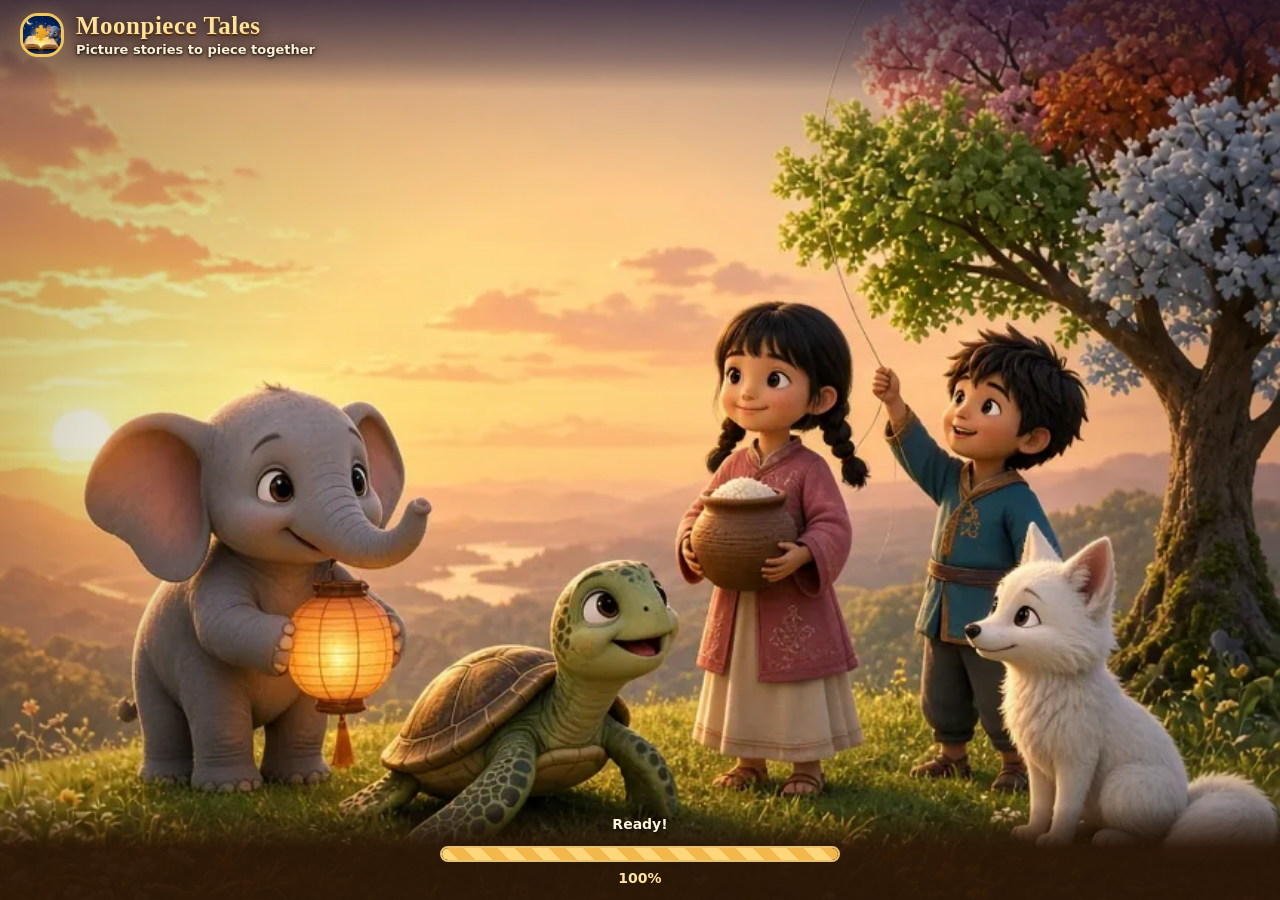
==== commit 62fb9f41: "Rename to Moonpiece Tales; remove dead online ranking code; Android app hooks (AndroidTTS bridge, hi" ====
--- a/index.html
+++ b/index.html
@@ -6,12 +6,12 @@
   <meta name="theme-color" content="#2b1a0e" />
   <meta name="apple-mobile-web-app-capable" content="yes" />
   <meta name="viewport" content="width=device-width, initial-scale=1, maximum-scale=1, user-scalable=no, viewport-fit=cover" />
-  <title>Story Jigsaw Tales</title>
+  <title>Moonpiece Tales</title>
   <meta name="description" content="Picture stories to piece together – six 3D story jigsaws for kids in 21 languages." />
   <meta http-equiv="Cache-Control" content="no-cache, no-store, must-revalidate" />
   <meta http-equiv="Pragma" content="no-cache" />
   <meta property="og:type" content="website" />
-  <meta property="og:title" content="Story Jigsaw Tales" />
+  <meta property="og:title" content="Moonpiece Tales" />
   <meta property="og:description" content="Picture stories to piece together – six 3D story jigsaws for kids in 21 languages." />
   <meta property="og:url" content="https://pawineenueangnin-oss.github.io/story-jigsaw-new/" />
   <meta property="og:image" content="https://pawineenueangnin-oss.github.io/story-jigsaw-new/branding/og.jpg" />
@@ -682,20 +682,6 @@
 @keyframes resultAppear { from { opacity:0; transform:translateY(12px) scale(.97); } to { opacity:1; transform:none; } }
 @media(prefers-reduced-motion:reduce) { .tile.piece-celebrate,#win.show .win-card { animation:none; } }
 
-.rank-status { margin:0 0 12px; color:#285c3f; font-size:13px; font-weight:700; }
-.rank-status:empty { display:none; }
-.ranking-dialog { border:1px solid #d8c796; border-radius:22px; padding:22px; width:min(92vw,430px); max-height:85dvh; overflow:auto; background:#fffaf0; color:#2c4936; }
-.ranking-dialog::backdrop { background:#10251ddd; }
-.ranking-dialog header { display:flex; align-items:center; justify-content:space-between; }
-.ranking-dialog h2 { margin:0 0 12px; font-size:22px; }
-.ranking-dialog header button { border:0; background:none; font-size:28px; color:#2c4936; }
-.rank-filters { display:flex; gap:10px; }
-.rank-filters select,.ranking-dialog input { border:1px solid #d3c9ae; padding:12px; border-radius:10px; background:white; min-width:0; width:100%; font:inherit; }
-.ranking-dialog table { border-collapse:collapse; width:100%; font-size:13px; }
-.ranking-dialog th,.ranking-dialog td { padding:10px 5px; text-align:left; border-bottom:1px solid #e8e0cd; overflow-wrap:anywhere; }
-.ranking-dialog .my-rank { background:#dcebdc; font-weight:700; }
-.rank-note { color:#77806f; font-size:12px; line-height:1.5; }
-.menu-rank { position:absolute; bottom:18px; left:50%; transform:translateX(-50%); border:1px solid #edddaa; background:#264d35; color:white; border-radius:20px; padding:10px 20px; font-weight:700; z-index:5; }
 #playerForm .btn { margin-top:12px; width:100%; }
 #playerError { color:#a5362a; }
 
@@ -711,11 +697,6 @@
 #play .hint-btn { height:48px; min-width:64px; padding:0 10px; }
 #picker .grid { width:min(100%,650px); margin:auto; }
 #picker .topbar { width:min(100%,650px); align-self:center; }
-.menu-tools { margin-bottom:auto; width:min(100%,360px); display:flex; justify-content:center; gap:10px; flex-shrink:0; }
-.menu-tools .menu-rank,.menu-stats { position:static; transform:none; border:1px solid #edddaa; background:#264d35; color:white; border-radius:18px; padding:12px 16px; font-weight:700; min-height:44px; }
-.stats-row { display:flex; justify-content:space-between; gap:12px; padding:14px 0; border-bottom:1px solid #e8e0cd; font-size:14px; }
-.stats-row strong { font-size:21px; }
-.ranking-dialog { max-width:calc(100vw - 24px); max-height:calc(var(--game-height, 100dvh) - 24px); }
 @media(orientation:landscape) and (max-height:600px) {
  #play { display:grid; grid-template-columns:minmax(140px,200px) minmax(0,1fr); grid-template-rows:auto auto 1fr; align-content:center; align-items:start; gap:8px 18px; max-width:1000px; margin:auto; }
  #play .play-nav { grid-column:1;grid-row:1; flex-wrap:wrap; }
@@ -735,8 +716,6 @@
 #menu { inset:auto; top:50%;left:50%;right:auto;bottom:auto;transform:translate(-50%,-50%);width:min(100vw,56.171875dvh);height:min(var(--game-height, 100dvh),178.025vw);padding:0!important;overflow:hidden;gap:0; background-size:100% 100%; }
 #menu .card { display:none; }
 #menu .hit { display:block; }
-#picker .menu-tools { margin:8px auto 0; width:min(100%,650px); }
-#picker .menu-tools button { font-size:12px; min-height:40px; padding:8px 14px; }
 
 :root { --ad-space:calc(64px + env(safe-area-inset-bottom)); --game-height:calc(100dvh - var(--ad-space)); }
 .screen { bottom:var(--ad-space); }
@@ -754,7 +733,6 @@
 #win .win-btn:not(.primary) { background:#fff; color:#27543b; border:1px solid #cdbf98; box-shadow:0 3px 0 #d9cda9; text-shadow:none; }
 #photoMenu .levels button { justify-content:center; text-align:center; }
 .hint-btn .ad-tag { font-size:9px; font-weight:800; padding:1px 4px; margin-left:2px; border-radius:6px; background:rgba(0,0,0,.25); color:#fff; vertical-align:middle; }
-.menu-tools { flex-wrap:wrap; }
 
 #menu{background:radial-gradient(ellipse at top,#577a43,#142e22)!important;inset:0!important;transform:none!important;width:100%!important;height:100%!important;padding:16px 20px calc(16px + var(--ad-space,0px))!important}.story-hub h1{color:#ffe4a1}.story-hub img{max-height:31dvh;object-position:center 43%}.story-hub p{margin:10px 0}.story-hub .story-start{margin:10px 0}.story-note{font-size:12px!important}.story-picture .story-next-frame{position:absolute;inset:0;opacity:0;object-fit:cover;transform:scale(1.08);transition:opacity 1.2s,transform 3s}.story-journey .story-next-frame{opacity:1;transform:scale(1)}.story-celebrate{box-shadow:0 0 45px #ffdc79;animation:storyGlow 1.5s ease-in-out infinite alternate}@keyframes storyGlow{to{box-shadow:0 0 65px #ffdc79}}#storyCinema{background:#10251ff7}.story-panel{width:min(100%,560px)}.story-picture{max-height:60dvh}.story-panel p{min-height:60px}@media(max-height:650px){.story-hub h1{font-size:25px;margin:6px}.story-hub img{max-height:25dvh}.story-hub p{font-size:13px;margin:6px}.story-hub .story-start{min-height:48px;margin:6px 0}.story-note{margin:6px!important}.story-picture{max-height:52dvh}.story-panel h2{font-size:20px}.story-panel p{font-size:13px}}@media(prefers-reduced-motion:reduce){.story-next-frame{transition:none!important}.story-celebrate{animation:none!important}}
 
@@ -831,10 +809,10 @@
 @media(max-width:340px){.story-mode #picker #grid{gap:10px}.story-mode #picker #grid .stage .name{font-size:12px;padding:7px 8px 3px}#storyStagePager button{min-width:79px;font-size:12px}.story-mode #picker .topbar h1{font-size:17px}}
 @media(orientation:landscape) and (max-height:600px){.story-mode #picker #grid{width:min(100%,1000px);grid-template-columns:repeat(4,minmax(0,1fr));gap:12px}.story-mode #picker .topbar,#storyStagePager{width:min(100%,1000px)}.story-mode #picker .topbar{min-height:44px}.story-mode #picker{gap:6px}}
 </style>
-<link rel="icon" href="branding/favicon.ico" sizes="any">
-<link rel="icon" type="image/png" sizes="32x32" href="branding/favicon-32.png">
-<link rel="icon" type="image/png" sizes="16x16" href="branding/favicon-16.png">
-<link rel="apple-touch-icon" href="branding/apple-touch-icon.png">
+<link rel="icon" href="branding/favicon-v2.ico" sizes="any">
+<link rel="icon" type="image/png" sizes="32x32" href="branding/favicon-32-v2.png">
+<link rel="icon" type="image/png" sizes="16x16" href="branding/favicon-16-v2.png">
+<link rel="apple-touch-icon" href="branding/apple-touch-icon-v2.png">
 <link rel="manifest" href="manifest.webmanifest">
 <script src="config.js"></script>
 <script src="i18n/ui.js"></script>
@@ -948,11 +926,13 @@
 #languageBar{display:grid!important;grid-template-columns:repeat(auto-fill,minmax(118px,1fr));gap:6px;max-height:min(60vh,520px);overflow:auto}
 #languageBar>span{display:none}
 #languageBar button{min-width:0!important;width:100%;font-size:14px!important}
+body.no-tts #bookListen,body.no-tts #bookAuto,body.no-tts #albumRead,body.no-tts #narrationToggle,body.no-tts label:has(#setting-narration){display:none!important}
+body.android-app #photoMenu{display:none!important}
 </style>
 </head>
 <body>
-  <section class="screen" id="loader"><div class="loader-slides" aria-hidden="true"><i class="loader-cover"></i></div><div class="loading-title"><img src="branding/story-icon.webp" alt=""><div><h1 class="game-title" data-ui-localized>Story Jigsaw Tales</h1><p class="loader-tag">Picture stories to piece together</p></div></div><div class="loading-progress"><p id="loadText">Loading game...</p><div class="bar" role="progressbar" aria-valuemin="0" aria-valuemax="100"><i id="bar"></i></div><div id="pct">0%</div></div></section>
-  <script>(function(){const t=(window.GAME_CONFIG&&GAME_CONFIG.title)||"Story Jigsaw Tales";document.title=t;document.querySelectorAll(".game-title").forEach(e=>e.textContent=t);})();</script>
+  <section class="screen" id="loader"><div class="loader-slides" aria-hidden="true"><i class="loader-cover"></i></div><div class="loading-title"><img src="branding/story-icon-v2.webp" alt=""><div><h1 class="game-title" data-ui-localized>Moonpiece Tales</h1><p class="loader-tag">Picture stories to piece together</p></div></div><div class="loading-progress"><p id="loadText">Loading game...</p><div class="bar" role="progressbar" aria-valuemin="0" aria-valuemax="100"><i id="bar"></i></div><div id="pct">0%</div></div></section>
+  <script>(function(){const t=(window.GAME_CONFIG&&GAME_CONFIG.title)||"Moonpiece Tales";document.title=t;document.querySelectorAll(".game-title").forEach(e=>e.textContent=t);})();</script>
 
   <section class="screen hide" id="menu"><div class="story-hub">
 <div id="storyLibrary"><small>STORY PUZZLE</small><h1>ห้องสมุดนิทาน</h1><p>เลือกเรื่อง แล้วต่อภาพทีละเหตุการณ์</p><div class="story-library-grid">
@@ -1031,11 +1011,9 @@
         </div>
         <p id="winText" class="win-text">Next picture unlocked</p>
         <p id="winStats" class="win-stats"></p>
-        <p id="rankStatus" class="rank-status" aria-live="polite"></p>
         <div class="win-actions">
           <button class="btn primary win-btn" id="nextBtn" type="button">Next stage</button>
           <button class="btn win-btn" id="retryBtn" type="button">Play again</button>
-          <button class="result-back" id="rankOpen" type="button">Leaderboard</button>
           <button class="result-back" id="resultBack" type="button">Back to stages</button>
         </div>        <div class="win-gallery-wrap" id="winGalleryWrap">
           <span class="win-gallery-label">Cleared stages</span>
@@ -1046,14 +1024,6 @@
     </div>
   </section>
 
-  <dialog id="statsDialog" class="ranking-dialog"><header><h2>Game statistics</h2><button id="statsClose" type="button" aria-label="Close statistics">×</button></header><div id="statsContent" aria-live="polite"></div><p class="rank-note">Counts are based on browser/app sessions, not verified people. Clearing app data or using another browser can count again. Android first opens are not Google Play installs.</p><p id="statsSince" class="rank-note"></p></dialog>
-  <dialog id="rankingDialog" class="ranking-dialog">
-    <header><h2>Leaderboard</h2><button id="rankClose" type="button" aria-label="Close leaderboard">×</button></header>
-    <div class="rank-filters"><select id="rankMode" aria-label="Difficulty"><option value="easy">Easy</option><option value="medium">Medium</option><option value="hard">Hard</option></select><select id="rankStage" aria-label="Stage"></select></div>
-    <p id="rankSummary" aria-live="polite"></p><div id="rankRows"></div>
-    <p class="rank-note">Fewest swaps wins. Time breaks ties. Your best result is kept. Hints are for practice.</p>
-  </dialog>
-  <dialog id="playerDialog" class="ranking-dialog"><form id="playerForm"><h2>Your player name</h2><p>This name appears on the leaderboard.</p><input id="playerName" maxlength="24" required autocomplete="nickname" placeholder="Enter your name"><p id="playerError" aria-live="polite"></p><button class="btn primary" type="submit">Save & play</button><button id="playerSkip" type="button" class="result-back">Play without ranking</button></form></dialog>
   <div class="banner" role="note"><b>Banner preview</b><span>Layout example · not a Google ad</span></div>
   <div id="inter">
     <div class="slot"><span class="ad-preview-label">INTERSTITIAL PREVIEW</span><strong>Full-screen ad area</strong><small>Layout example · not a Google ad</small></div>
@@ -1138,65 +1108,7 @@
     let undoSnapshot=null,undoUsed=false;
     let startingWrong = 0;
     let startingMinimum=1;
-    // App build: online ranking/statistics backend is not reachable, so all online UI is hidden.
-    const ONLINE_FEATURES = false;
-    const activityPlatform=window.AndroidAds?'android':'web';
-    let visitPromise=null;
-    function recordActivity(kind){if(!ONLINE_FEATURES)return Promise.resolve();const body={id:crypto.randomUUID(),kind,platform:activityPlatform};return api('/api/activity',body).catch(()=>{});}
-    async function loadStats(){
-      const host=document.getElementById('statsContent');host.replaceChildren();host.textContent='Loading…';
-      try{const data=await api('/api/stats');host.replaceChildren();[['Visitors (devices/browsers)',data.visitors],['Players',data.players],['Rounds started',data.rounds],['Players today',data.today],['Android first opens',data.androidFirstOpens]].forEach(([label,value])=>{const row=document.createElement('div');row.className='stats-row';rankingText(row,'span',label);rankingText(row,'strong',Number(value).toLocaleString());host.appendChild(row)});document.getElementById('statsSince').textContent=data.since?'Tracking since '+new Date(data.since).toLocaleDateString('en-GB',{timeZone:'Asia/Bangkok'})+' · daily counts use Thailand time.':'';}catch(e){host.textContent='Statistics unavailable. ';const retry=rankingText(host,'button','Try again');retry.onclick=loadStats;}
-    }
-    document.getElementById('statsClose').onclick=()=>document.getElementById('statsDialog').close();
-    let onlineRound = null, moveLog = [], usedHint = false;
-    let onlineName = null, playerLoaded = false, startRequest = 0;
-    async function api(path,body){
-      throw new Error("Online ranking is unavailable in this local ad test app");
-      const controller=new AbortController(); const timeout=setTimeout(()=>controller.abort(),12000);
-      try { const response=await fetch(path,{method:body?'POST':'GET',headers:body?{'Content-Type':'application/json'}:{},body:body?JSON.stringify(body):undefined,signal:controller.signal});const data=await response.json();if(!response.ok)throw Error(data.error||'Online ranking unavailable');return data; } finally { clearTimeout(timeout); }
-    }
-    async function ensurePlayer(){
-      if(visitPromise)await visitPromise;
-      if(!playerLoaded){ const data=await api('/api/player');onlineName=data.name;playerLoaded=true; }
-      if(onlineName)return true;
-      return new Promise(resolve=>{
-        const dialog=document.getElementById('playerDialog'),input=document.getElementById('playerName'),error=document.getElementById('playerError');
-        const done=value=>{dialog.close();resolve(value)};
-        document.getElementById('playerSkip').onclick=()=>done(false);
-        dialog.oncancel=()=>resolve(false);
-        document.getElementById('playerForm').onsubmit=async event=>{event.preventDefault();const button=event.submitter;button.disabled=true;error.textContent='';try { const data=await api('/api/player',{name:input.value.trim()});onlineName=data.name;done(true); }catch(e){error.textContent=e.message}finally{button.disabled=false}};
-        dialog.showModal();input.focus();
-      });
-    }
-    async function beginRankedRound(mode,n){
-      if(!ONLINE_FEATURES)return null;
-      try { if(await ensurePlayer())return await api('/api/start',{mode,stage:n}); }catch(e){}
-      return null;
-    }
-    async function submitRanking(){
-      const status=document.getElementById('rankStatus'),round=onlineRound,log=moveLog.slice(),session=sessionId;
-      if(customPlay||!ONLINE_FEATURES){status.textContent='';return;}
-      if(usedHint){status.textContent='Practice round · hint used';return;}
-      if(!round){status.textContent='Practice round · online ranking not connected';return;}
-      status.textContent='Checking your rank…';
-      try {const data=await api('/api/finish',{id:round.id,moves:log});if(session!==sessionId)return;status.textContent=data.me?'Your best rank: #'+data.me.rank+' of '+data.total+' players':'';}catch(e){if(session===sessionId){status.textContent='Result not saved · tap to retry';status.onclick=()=>{status.onclick=null;submitRanking()};}}
-    }
-    function rankingText(parent,tag,value){const node=document.createElement(tag);node.textContent=value;parent.appendChild(node);return node;}
-    let rankRequest=0;
-    async function loadRanking(){
-      const request=++rankRequest,summary=document.getElementById('rankSummary'),rows=document.getElementById('rankRows');rows.replaceChildren();summary.textContent='Loading…';
-      try {const data=await api('/api/ranking?mode='+document.getElementById('rankMode').value+'&stage='+document.getElementById('rankStage').value);if(request!==rankRequest)return;summary.textContent=data.me?'Your rank: #'+data.me.rank+' of '+data.total+' players':data.total+' players · finish this stage to join';
-        if(!data.rows.length){rankingText(rows,'p','No results yet. Set the first record!');return;}
-        const table=document.createElement('table'),thead=document.createElement('thead'),head=document.createElement('tr');['Rank','Player','Swaps','Time'].forEach(value=>rankingText(head,'th',value));thead.appendChild(head);table.appendChild(thead);const tbody=document.createElement('tbody');for(const row of data.rows){const tr=document.createElement('tr');if(row.isMe)tr.className='my-rank';['#'+row.rank,row.name+(row.isMe?' (you)':''),row.moves,(row.milliseconds/1000).toFixed(1)+'s'].forEach(value=>rankingText(tr,'td',value));tbody.appendChild(tr)}table.appendChild(tbody);rows.appendChild(table);
-      }catch(e){if(request===rankRequest){summary.textContent='Ranking unavailable';const retry=rankingText(rows,'button','Try again');retry.onclick=loadRanking;}}
-    }
-    function openRanking(){document.getElementById('rankMode').value=level;document.getElementById('rankStage').value=String(stage);document.getElementById('rankingDialog').showModal();loadRanking();}
-    for(let n=1;n<=24;n++){const option=document.createElement('option');option.value=n;option.textContent='Stage '+n;document.getElementById('rankStage').appendChild(option)}
-    document.getElementById('rankOpen').onclick=openRanking;
-    document.getElementById('rankClose').onclick=()=>document.getElementById('rankingDialog').close();
-    document.getElementById('rankMode').onchange=loadRanking;document.getElementById('rankStage').onchange=loadRanking;
-    const menuRank=document.createElement('button');menuRank.textContent='🏆 Leaderboard';menuRank.className='menu-rank';menuRank.onclick=openRanking;const menuTools=document.createElement('div');menuTools.className='menu-tools';menuTools.appendChild(menuRank);const statsButton=document.createElement('button');statsButton.className='menu-stats';statsButton.textContent='Statistics';statsButton.onclick=()=>{document.getElementById('statsDialog').showModal();loadStats()};menuTools.appendChild(statsButton);picker.appendChild(menuTools);visitPromise=recordActivity('visit');
-    if(!ONLINE_FEATURES){menuTools.style.display='none';document.getElementById('rankOpen').style.display='none';}
+    let usedHint = false, startRequest = 0;
 
     function clickFx(el){
       try{
@@ -1495,7 +1407,6 @@
       if(locked.every(Boolean) && playing){
         playing=false;
         stopMusic();
-        submitRanking();
         clearInterval(clockTimer);
         const secs = Math.max(1, Math.floor((Date.now()-playStart)/1000));
         const par = SIZE===3?45:SIZE===4?75:110;
@@ -1665,10 +1576,7 @@
       if(storyMode){try{await requireStoryImage(n);}catch(e){showImageLoadError(n);return;}if(request!==startRequest)return;}
       playing=false;
       stopMusic();
-      const round=customPlay?null:await beginRankedRound(mode,n);
-      if(request!==startRequest)return;
-      onlineRound=round;moveLog=[];usedHint=false;
-      document.getElementById('rankStatus').textContent='';document.getElementById('rankStatus').onclick=null;
+      usedHint=false;
       sessionId += 1;
       stage=n; SIZE=LEVELS[level].size; selected=null; playing=false; boardIntroActive=false; undoSnapshot=null;undoUsed=false; hintBusy=false; hintCooldown=false; setHintEnabled(true);
       document.getElementById("playTitle").textContent = customPlay ? "My photo" : storyMode ? n+". "+STORY_DATA.chapters[n-1][0] : ("Stage "+n);
@@ -1703,7 +1611,6 @@
       // Start every puzzle with zero correct pieces, including the first stage.
       startingWrong = ids.length;
       do { tiles = shuffle(ids); } while(tiles.some((piece,slot)=>piece===slot));
-      if(round) tiles=round.tiles.slice();
       startingMinimum=minimumSwaps(tiles);
       updateStarGuide();
       startingWrong=tiles.filter((piece,i)=>piece!==i).length;
@@ -1718,7 +1625,6 @@
       }
       paint();
       show(play);
-      Promise.resolve(visitPromise).then(()=>recordActivity('round_start'));
       try { hideGuideZoom(); } catch(e) {}
       showBoardIntro(square);
     }
@@ -1754,7 +1660,6 @@
       const a=selected; selected=null;
       if(tiles[slot]===slot){ locked[slot]=true; selected=a; lockCorrect(); paint(); return; }
       undoSnapshot={tiles:tiles.slice(),locked:locked.slice(),score,combo};
-      moveLog.push([a,slot]);
       playSwapSound();
       const t=tiles[a]; tiles[a]=tiles[slot]; tiles[slot]=t;
       moveCount += 1;
@@ -1966,9 +1871,10 @@
       };
       reader.readAsDataURL(f);
     }
-    document.getElementById("photoFile").addEventListener("change", onPickPhoto);
+    if(window.IS_ANDROID_APP){ ["photoFile","photoFileTop","photoMenu"].forEach(id=>{const n=document.getElementById(id);if(n&&id!=="photoMenu")n.remove();}); document.body.classList.add("android-app"); }
+    else { document.getElementById("photoFile").addEventListener("change", onPickPhoto);
     const pft=document.getElementById("photoFileTop");
-    if(pft) pft.addEventListener("change", onPickPhoto);
+    if(pft) pft.addEventListener("change", onPickPhoto); }
 
     document.querySelectorAll("[data-photosize]").forEach((btn) => {
       btn.onclick = () => {
@@ -2086,8 +1992,19 @@
 let speechToken=0,speechDoneCb=null,speechSafety=null;
 function finishSpeech(tok,spoke=true){if(tok!==speechToken)return;const cb=speechDoneCb;speechDoneCb=null;clearTimeout(speechSafety);speechSafety=null;if(cb)cb(spoke);}
 window.onStorySpeechDone=id=>finishSpeech(Number(id),true);
+window.onTtsEnd=(id,ok)=>finishSpeech(Number(id),ok!==false&&ok!=='false');
+function ttsLang(){return (window.I18N_SPEECH||{})[gameLang]||gameLang||'en-US';}
+function narrationSupported(){try{if(window.AndroidTTS)return !!(AndroidTTS.isAvailable&&AndroidTTS.isAvailable(ttsLang()));}catch(e){return false;}
+ if(!window.speechSynthesis||!window.SpeechSynthesisUtterance)return false;
+ const v=window.speechSynthesis.getVoices();if(!v.length)return true;const base=String(gameLang||'en').toLowerCase().split('-')[0];
+ return v.some(x=>x.lang.toLowerCase().replace('_','-').split('-')[0]===base);}
+function syncTtsUi(){const ok=narrationSupported();document.body.classList.toggle('no-tts',!ok);return ok;}
+window.syncTtsUi=syncTtsUi;window.narrationSupported=narrationSupported;
+try{if(window.speechSynthesis&&!window.AndroidTTS)window.speechSynthesis.addEventListener('voiceschanged',syncTtsUi);}catch(e){}
+window.onTtsReady=syncTtsUi;
+document.addEventListener('DOMContentLoaded',syncTtsUi);setTimeout(syncTtsUi,0);
 window.onStorySpeechFailed=id=>finishSpeech(Number(id),false);
-function stopNarration(){speechToken++;speechDoneCb=null;clearTimeout(speechSafety);speechSafety=null;try{if(window.AndroidAds&&AndroidAds.stopStorySpeech)AndroidAds.stopStorySpeech();if(window.speechSynthesis)window.speechSynthesis.cancel();}catch(e){}}
+function stopNarration(){speechToken++;speechDoneCb=null;clearTimeout(speechSafety);speechSafety=null;try{if(window.AndroidTTS&&AndroidTTS.stop)AndroidTTS.stop();if(window.speechSynthesis&&!window.AndroidTTS)window.speechSynthesis.cancel();}catch(e){}}
 let narrationOn=readProgress('lsj-story-narration')!=='0';
 // onDone(spoke): called once when speech ends (spoke=true) or could not start (spoke=false). Never called if stopNarration() cancels it.
 function narrateStory(text,explicit=false,onDone=null){
@@ -2097,10 +2014,9 @@
  const tok=speechToken;speechDoneCb=onDone;
  speechSafety=setTimeout(()=>finishSpeech(tok,true),String(text).length*90+3000);
  const fail=()=>finishSpeech(tok,false);
- try{if(window.AndroidAds&&(AndroidAds.speakStoryWithId||AndroidAds.speakStory)){if(AndroidAds.setStoryLanguage)AndroidAds.setStoryLanguage(gameLang);if(AndroidAds.speakStoryWithId)AndroidAds.speakStoryWithId(text,String(tok));else{AndroidAds.speakStory(text);}return;}
- if(!window.speechSynthesis){if(explicit)alert('อุปกรณ์นี้ยังไม่มีเสียงอ่านนิทาน');fail();return;}
+ try{if(!narrationSupported()){fail();return;}
+ if(window.AndroidTTS){AndroidTTS.speak(String(text),ttsLang(),String(tok));return;}
  const say=()=>{if(tok!==speechToken)return;const voices=window.speechSynthesis.getVoices();const norm=v=>v.lang.toLowerCase().replace('_','-');let voice=voices.find(v=>norm(v).startsWith(gameLang));const fallback=!voice&&voices.length?voices.find(v=>norm(v).startsWith('en')):null;
-  if(!voice&&voices.length&&explicit)alert('ยังไม่พบเสียงภาษาไทยบนอุปกรณ์นี้ อ่านเนื้อเรื่องบนหน้าจอได้ตามปกติ');
   const utterance=new SpeechSynthesisUtterance(text);utterance.lang=(window.I18N_SPEECH||{})[gameLang]||'en-US';if(voice)utterance.voice=voice;else if(fallback){utterance.voice=fallback;utterance.lang=fallback.lang;}utterance.rate=.9;
   utterance.onend=()=>finishSpeech(tok,true);utterance.onerror=()=>finishSpeech(tok,true);
   window._storyUtterance=utterance;window.speechSynthesis.resume();window.speechSynthesis.speak(utterance);};
@@ -2154,7 +2070,7 @@
 ['ห้องสมุดนิทาน','Story Library','Biblioteca de cuentos'],['เลือกเรื่อง แล้วต่อภาพทีละเหตุการณ์','Choose a story and piece together each moment','Elige un cuento y completa cada escena'],['นิทานเรื่องใหม่','A new story','Un nuevo cuento'],['เร็ว ๆ นี้','Coming soon','Próximamente'],['เปิดเรื่อง →','Open story →','Abrir cuento →'],['‹ เลือกเรื่อง','‹ Choose a story','‹ Elegir cuento'],['เลือกเรื่อง','Choose a story','Elegir cuento'],['เลือกระดับเพื่อเข้าสู่ด่านย่อย','Choose a difficulty to see the stages','Elige la dificultad para ver los niveles'],['ง่าย','Easy','Fácil'],['กลาง','Medium','Medio'],['ยาก','Hard','Difícil'],['Back','Back','Volver'],['ปลดล็อกด่านตามลำดับ · ย้อนเล่นด่านที่ผ่านแล้วได้','Unlock stages in order · Replay cleared stages','Desbloquea en orden · Repite niveles superados'],['ความคืบหน้าแยกแต่ละระดับ','Progress is separate for each difficulty','El progreso se guarda por dificultad'],['ความพยายามจะเอาชนะความเร็วได้หรือไม่?','Can perseverance beat speed?','¿Puede la constancia vencer a la velocidad?'],['การผจญภัยเพื่อนำแสงกลับคืนสู่ป่า','An adventure to bring the forest’s light home','Una aventura para devolver la luz al bosque'],
 ['โหลดเกม...','Loading game...','Cargando el juego...'],['กำลังโหลดไฟล์...','Loading files...','Cargando archivos...'],['กำลังเตรียมด่าน...','Preparing stages...','Preparando niveles...'],['พร้อมแล้ว!','Ready!','¡Listo!'],['จดจำภาพ… เตรียมต่อปริศนา','Remember the picture… Get ready','Recuerda la imagen… Prepárate'],['ข้ามเอฟเฟกต์ ›','Skip effect ›','Saltar efecto ›'],['⏱ เวลา','⏱ Time','⏱ Tiempo'],['🧩 ชิ้นภาพ','🧩 Pieces','🧩 Piezas'],['⭐ คะแนน','⭐ Score','⭐ Puntos'],['เวลา','Time','Tiempo'],['คะแนน','Score','Puntos'],['ชิ้นภาพ','Pieces','Piezas'],['💡 ตัวช่วย ▶AD','💡 Helpers ▶AD','💡 Ayudas ▶AD'],['💡 ช่วยวาง ▶AD','💡 Helpers ▶AD','💡 Ayudas ▶AD'],['💡 ช่วยวาง','💡 Helpers','💡 Ayudas'],['เลือกตัวช่วย','Choose a helper','Elige una ayuda'],['ดูโฆษณารับรางวัลก่อนใช้ตัวช่วยแต่ละครั้ง','Watch a rewarded ad to use a helper','Mira un anuncio con recompensa para usar una ayuda'],['▶ ดูโฆษณา · ช่วยวาง 1 ชิ้น','▶ Watch ad · Place 1 piece','▶ Ver anuncio · Colocar 1 pieza'],['▶ ดูโฆษณา · ดูภาพใหญ่ 5 วินาที','▶ Watch ad · Full picture for 5 seconds','▶ Ver anuncio · Imagen completa durante 5 segundos'],['กลับไปเล่น','Keep playing','Seguir jugando'],['ตัวช่วยวางภาพต้องดูโฆษณารับรางวัลก่อน เว็บทดสอบยังไม่มีโฆษณาจริง จึงไม่ให้ตัวช่วยอัตโนมัติ','Helpers require an earned ad reward. This web preview has no real ads, so no helper is granted.','Las ayudas requieren la recompensa de un anuncio. Esta prueba web no tiene anuncios reales y no concede ayudas.'],
 ['ผ่านด่านแล้ว','Stage cleared','Nivel superado'],['จบนิทานแล้ว 🏆','Story complete 🏆','Cuento completado 🏆'],['กลับหน้าด่าน','Back to stages','Volver a los niveles'],['ด่านถัดไป','Next stage','Siguiente nivel'],['เล่นอีกครั้ง','Play again','Jugar otra vez'],['ข้ามฉาก','Skip scene','Saltar escena'],['ฉากต่อไป','Next scene','Siguiente escena'],['ภาพที่ต่อสำเร็จ','Completed picture','Imagen completada'],['🏅 ได้รับตราจบเรื่องแล้ว','🏅 Story completion badge earned','🏅 Insignia del cuento conseguida'],['📖 สมุดนิทานและตรารางวัล','📖 Story album & badges','📖 Álbum e insignias'],['📖 สมุดนิทานของฉัน','📖 My story album','📖 Mi álbum de cuentos'],['ปิด ✕','Close ✕','Cerrar ✕'],['‹ ทุกภาพ','‹ All pictures','‹ Todas las imágenes'],['‹ ก่อนหน้า','‹ Previous','‹ Anterior'],['ถัดไป ›','Next ›','Siguiente ›'],['🔊 ฟังเรื่อง','🔊 Listen','🔊 Escuchar'],['ผ่านด่านเพื่อเก็บภาพ','Clear the stage to collect this picture','Supera el nivel para conseguir la imagen'],['เปิด','On','Activado'],['ปิด','Off','Desactivado'],['ช้างน้อยไม่ยอมแพ้','Persevering Little Elephant','Elefantita perseverante'],['นักเดินทางใจมั่น','Steadfast Explorer','Explorador constante'],['ช้างทองยอดนักต่อ','Golden Puzzle Elephant','Elefanta dorada del puzle'],['ผู้จุดแสงดวงแรก','First Light Keeper','Guardián de la primera luz'],['สหายแห่งป่าเวทมนตร์','Friend of the Magic Forest','Amigo del bosque mágico'],['มังกรทองแห่งความเมตตา','Golden Dragon of Kindness','Dragón dorado de la bondad'],['🐢 นักเดินทางนิทาน','🐢 Story Explorer','🐢 Explorador de cuentos'],['🐉 นักเดินทางนิทาน','🐉 Story Explorer','🐉 Explorador de cuentos'],['อุปกรณ์นี้ยังไม่มีเสียงอ่านนิทาน','Narration is unavailable on this device','La narración no está disponible en este dispositivo'],['ยังไม่พบเสียงภาษาไทยบนอุปกรณ์นี้ อ่านเนื้อเรื่องบนหน้าจอได้ตามปกติ','No voice for this language is installed. You can still read the story.','No hay una voz instalada para este idioma. Puedes seguir leyendo el cuento.'],
-['🧪 โหมดทดสอบ · เปิดครบ16ด่าน โดยไม่ถือว่าผ่านแล้ว','🧪 Test mode · All 16 stages open, not marked cleared','🧪 Modo de prueba · 16 niveles abiertos sin marcarlos superados'],['🧪 เล่นด่านสุดท้าย (16) ทันที','🧪 Play the final stage (16)','🧪 Jugar el último nivel (16)'],['📖 ดูภาพเล่าเรื่องครบ16ฉาก','📖 View all 16 story scenes','📖 Ver las 16 escenas del cuento'],['ตัวอย่างแบนเนอร์','Banner preview','Vista previa del banner'],['ตัวอย่างตำแหน่ง · ไม่ใช่โฆษณา Google','Layout example · not a Google ad','Ejemplo de ubicación · no es un anuncio de Google'],['ตัวอย่างโฆษณาเต็มจอ','INTERSTITIAL PREVIEW','VISTA PREVIA DEL ANUNCIO'],['พื้นที่โฆษณาเต็มจอ','Full-screen ad area','Espacio de anuncio a pantalla completa'],['ปิด','Close','Cerrar'],['🎁 โฆษณารับรางวัล','🎁 Rewarded ad','🎁 Anuncio con recompensa'],['กำลังดูโฆษณาเพื่อรับรางวัล...','Watching ad for your reward...','Viendo el anuncio para obtener la recompensa...'],['ชื่อผู้เล่น','Your player name','Tu nombre de jugador'],['บันทึกและเล่น','Save & play','Guardar y jugar'],['เล่นโดยไม่จัดอันดับ','Play without ranking','Jugar sin clasificación'],['รูปภาพของฉัน','My photo puzzle','Mi foto como puzle'],['เลือกระดับแล้วเล่น','Pick a mode and play','Elige un modo y juega'],['ผลการเล่น','Stage result','Resultado del nivel'],['ปลดล็อกภาพถัดไปแล้ว','Next picture unlocked','Siguiente imagen desbloqueada'],['ผ่านครบแล้ว','All done','Todo completado'],['ต่อภาพสำเร็จ','Photo puzzle complete','Imagen completada'],['ด่านที่ผ่านแล้ว','Cleared stages','Niveles superados'],['เปิดเสียง','Enable sound','Activar sonido'],['ปิดเสียง','Mute sound','Silenciar'],['ดูโฆษณารับตัวช่วยวางภาพ','Watch ad for a puzzle helper','Ver anuncio para una ayuda'],['รูปปริศนากำลังกระจายลงกระดาน','Puzzle pieces are moving onto the board','Las piezas se colocan en el tablero']
+['🧪 โหมดทดสอบ · เปิดครบ16ด่าน โดยไม่ถือว่าผ่านแล้ว','🧪 Test mode · All 16 stages open, not marked cleared','🧪 Modo de prueba · 16 niveles abiertos sin marcarlos superados'],['🧪 เล่นด่านสุดท้าย (16) ทันที','🧪 Play the final stage (16)','🧪 Jugar el último nivel (16)'],['📖 ดูภาพเล่าเรื่องครบ16ฉาก','📖 View all 16 story scenes','📖 Ver las 16 escenas del cuento'],['ตัวอย่างแบนเนอร์','Banner preview','Vista previa del banner'],['ตัวอย่างตำแหน่ง · ไม่ใช่โฆษณา Google','Layout example · not a Google ad','Ejemplo de ubicación · no es un anuncio de Google'],['ตัวอย่างโฆษณาเต็มจอ','INTERSTITIAL PREVIEW','VISTA PREVIA DEL ANUNCIO'],['พื้นที่โฆษณาเต็มจอ','Full-screen ad area','Espacio de anuncio a pantalla completa'],['ปิด','Close','Cerrar'],['🎁 โฆษณารับรางวัล','🎁 Rewarded ad','🎁 Anuncio con recompensa'],['กำลังดูโฆษณาเพื่อรับรางวัล...','Watching ad for your reward...','Viendo el anuncio para obtener la recompensa...'],['รูปภาพของฉัน','My photo puzzle','Mi foto como puzle'],['เลือกระดับแล้วเล่น','Pick a mode and play','Elige un modo y juega'],['ผลการเล่น','Stage result','Resultado del nivel'],['ปลดล็อกภาพถัดไปแล้ว','Next picture unlocked','Siguiente imagen desbloqueada'],['ผ่านครบแล้ว','All done','Todo completado'],['ต่อภาพสำเร็จ','Photo puzzle complete','Imagen completada'],['ด่านที่ผ่านแล้ว','Cleared stages','Niveles superados'],['เปิดเสียง','Enable sound','Activar sonido'],['ปิดเสียง','Mute sound','Silenciar'],['ดูโฆษณารับตัวช่วยวางภาพ','Watch ad for a puzzle helper','Ver anuncio para una ayuda'],['รูปปริศนากำลังกระจายลงกระดาน','Puzzle pieces are moving onto the board','Las piezas se colocan en el tablero']
 ];
 const UI_LOOKUP=new Map();for(const row of UI_TEXTS)for(const value of row)if(!UI_LOOKUP.has(value))UI_LOOKUP.set(value,row);
 const LANGS=window.I18N_LANGS||['th','en','es'];
@@ -2205,9 +2121,10 @@
 function applyStoryLanguage(){const story=STORY_CATALOG[STORY_DATA.id];STORY_DATA.title=story.titles[gameLang];STORY_DATA.chapters=story.locales[gameLang];document.documentElement.lang=gameLang;applyDir();try{if(window.AndroidAds&&AndroidAds.setStoryLanguage)AndroidAds.setStoryLanguage(gameLang);}catch(e){}}
 function selectStory(id){stopNarration();const story=STORY_CATALOG[id];if(!story)return;Object.assign(STORY_DATA,{id:story.id,title:story.titles[gameLang],chapters:story.locales[gameLang],images:story.images});STORY_IMGS.splice(0,STORY_IMGS.length,...story.images.map(src=>{const im=new Image();im.src=src;return im;}));storyPage=1;refreshStoryDetail();}
 function refreshStoryDetail(){const story=STORY_CATALOG[STORY_DATA.id],detail=document.getElementById('storyDetail');detail.querySelector('h1').textContent=STORY_DATA.title;detail.querySelector('small').textContent=gameLang==='th'?`เรื่องที่ ${story.number} · ${storyCount()} ด่าน`:gameLang==='es'?`Cuento ${story.number} · ${storyCount()} niveles`:TRF('Story {0} · {1} stages',story.number,storyCount());detail.querySelector('.story-cover').src=story.cover||story.images[0];detail.querySelector('.story-cover').alt=STORY_DATA.title;detail.querySelector('p').textContent=story.descriptions[gameLang]+' '+translateText('เลือกระดับเพื่อเข้าสู่ด่านย่อย');refreshStoryProgress();}
-function updateLanguage(lang){if(!LANGS.includes(lang))return;stopNarration();gameLang=lang;try{localStorage.setItem('lsj-story-lang',lang)}catch(e){}applyStoryLanguage();refreshStoryDetail();renderStoryBooks();renderLibraryPage();refreshContinueStory();if(!picker.classList.contains('hide'))renderGrid();setNarrationLabel();translateTree();document.querySelectorAll('[data-language]').forEach(b=>b.setAttribute('aria-pressed',String(b.dataset.language===lang)));document.title=(window.GAME_CONFIG&&GAME_CONFIG.title)||'Story Jigsaw Tales';applyDir();}
+function updateLanguage(lang){if(!LANGS.includes(lang))return;stopNarration();gameLang=lang;try{localStorage.setItem('lsj-story-lang',lang)}catch(e){}applyStoryLanguage();refreshStoryDetail();renderStoryBooks();renderLibraryPage();refreshContinueStory();if(!picker.classList.contains('hide'))renderGrid();setNarrationLabel();translateTree();document.querySelectorAll('[data-language]').forEach(b=>b.setAttribute('aria-pressed',String(b.dataset.language===lang)));document.title=((window.GAME_CONFIG&&GAME_CONFIG.title)||'Moonpiece Tales')+(lang==='th'?' · มูนพีซ นิทานจิ๊กซอว์':'');applyDir();if(window.syncTtsUi)setTimeout(syncTtsUi,0);}
 function renderStoryBooks(){for(const story of Object.values(STORY_CATALOG)){const card=document.getElementById(({lantern16:'storyStart',moonturtle16:'storyDragon',ricepot16:'storyTitan',kite16:'storyAirship',seasons16:'storyMermaid',snowfox16:'storySkyDragon'})[story.id]);if(card){card.querySelector('strong').textContent=story.titles[gameLang];card.querySelector('img').alt=story.titles[gameLang];}}}
 const languageBar=document.createElement('div');languageBar.id='languageBar';languageBar.setAttribute('aria-label','Language');languageBar.innerHTML='<span>🌐</span>'+LANGS.map(l=>`<button data-language="${l}" lang="${l}"${l==='ar'?' dir="rtl"':''} data-ui-localized>${(window.I18N_NAMES||{})[l]||l}</button>`).join('');document.querySelector('.story-hub').prepend(languageBar);languageBar.querySelectorAll('button').forEach(b=>b.onclick=()=>updateLanguage(b.dataset.language));
+if(gameLang==='th')document.title=((window.GAME_CONFIG&&GAME_CONFIG.title)||'Moonpiece Tales')+' · มูนพีซ นิทานจิ๊กซอว์';
 const originalAlert=window.alert.bind(window);window.alert=message=>originalAlert(translateText(String(message)));
 applyStoryLanguage();refreshStoryDetail();renderStoryBooks();document.querySelectorAll('[data-language]').forEach(b=>b.setAttribute('aria-pressed',String(b.dataset.language===gameLang)));translateTree();languageObserver.observe(document.body,{subtree:true,childList:true,characterData:true});
 
@@ -2266,7 +2183,7 @@
  const h=document.createElement('h2');h.textContent=storyLabel('ความเป็นส่วนตัว','Privacy','Privacidad');
  const p=document.createElement('p');p.textContent=storyLabel('ความคืบหน้า ดาว และภาษาที่เลือกบันทึกบนอุปกรณ์ ไม่ต้องสมัครบัญชี เกมไม่ส่งภาพที่เลือกจากเครื่องไปยังผู้พัฒนา โฆษณาในแอป Android ใช้ Google AdMob ซึ่งอาจประมวลผลข้อมูลอุปกรณ์ การโต้ตอบ และข้อมูลการวินิจฉัยตามการตั้งค่าความยินยอม การลบข้อมูลแอปจะลบความคืบหน้าบนอุปกรณ์นี้ด้วย','Progress, stars and language are saved on your device. No account is required. Photos selected from your device are not uploaded to the developer. Android ads use Google AdMob, which may process device, interaction and diagnostic data according to consent settings. Clearing app data also removes local progress.','El progreso, las estrellas y el idioma se guardan en el dispositivo. No necesitas una cuenta. Las fotos elegidas no se envían al desarrollador. Los anuncios de Android usan Google AdMob, que puede tratar datos del dispositivo, interacciones y diagnóstico según el consentimiento. Borrar los datos de la app elimina el progreso local.');
  const options=document.createElement('button');options.textContent=storyLabel('จัดการความยินยอมโฆษณา','Ad privacy choices','Opciones de privacidad publicitaria');options.hidden=!(window.AndroidAds&&AndroidAds.showPrivacyOptions);options.onclick=()=>AndroidAds.showPrivacyOptions();
- const link=document.createElement('button');link.textContent=storyLabel('นโยบายความเป็นส่วนตัว','Privacy Policy','Política de privacidad');link.onclick=()=>{if(window.AndroidAds&&AndroidAds.openPrivacyPolicy)AndroidAds.openPrivacyPolicy();else window.open(PRIVACY_POLICY_URL+'?lang='+encodeURIComponent(gameLang),'_blank','noopener');};
+ const link=document.createElement('button');link.textContent=storyLabel('นโยบายความเป็นส่วนตัว','Privacy Policy','Política de privacidad');link.onclick=()=>{if(window.AndroidApp&&AndroidApp.openPrivacyPolicy)AndroidApp.openPrivacyPolicy(gameLang);else if(window.AndroidAds&&AndroidAds.openPrivacyPolicy)AndroidAds.openPrivacyPolicy();else window.open(PRIVACY_POLICY_URL+'?lang='+encodeURIComponent(gameLang),'_blank','noopener');};
  const close=document.createElement('button');close.textContent=storyLabel('ปิด','Close','Cerrar');close.onclick=()=>dialog.close();dialog.append(h,p,options,link,close);document.body.append(dialog);dialog.addEventListener('close',()=>dialog.remove(),{once:true});dialog.showModal();};
 })();
 function updateUndoControl(){const b=document.getElementById('undoMove');if(b)b.disabled=!playing||boardIntroActive||rewardPreviewActive||hintBusy||undoUsed||!undoSnapshot;}
